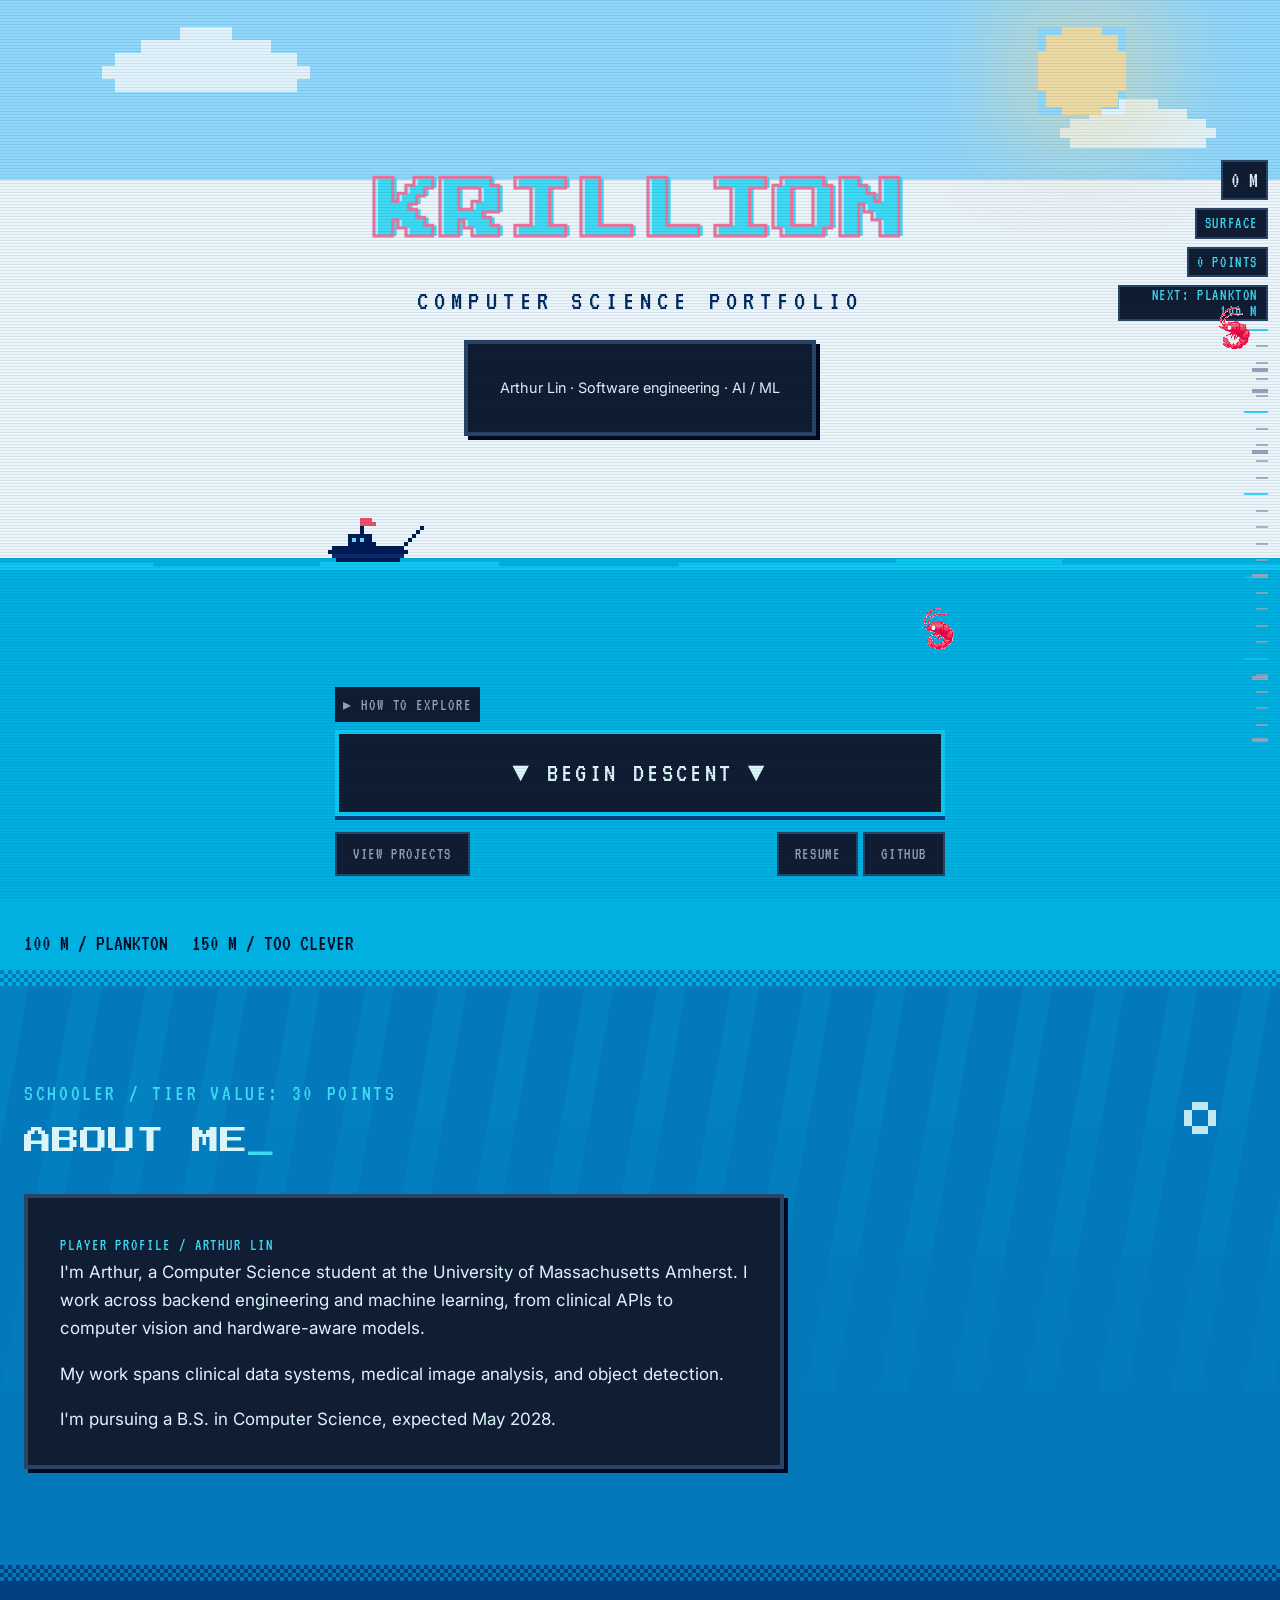
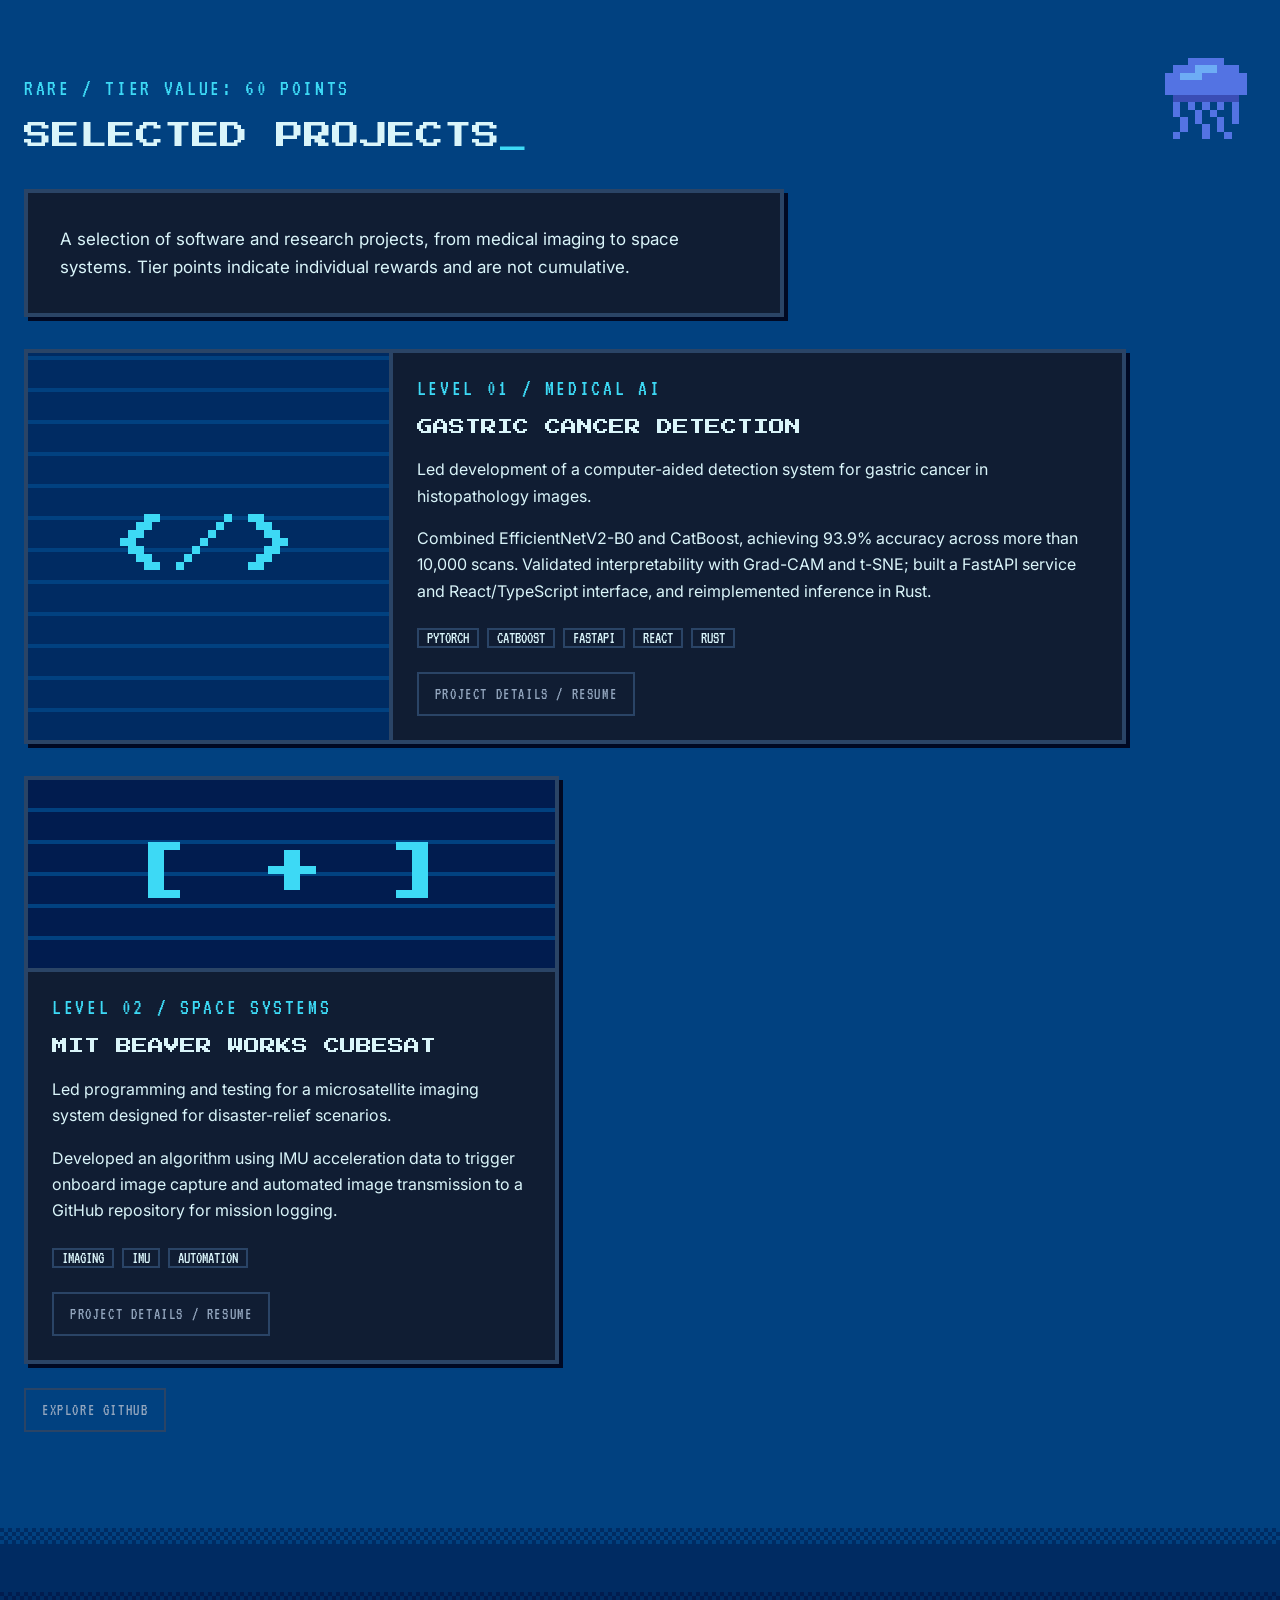
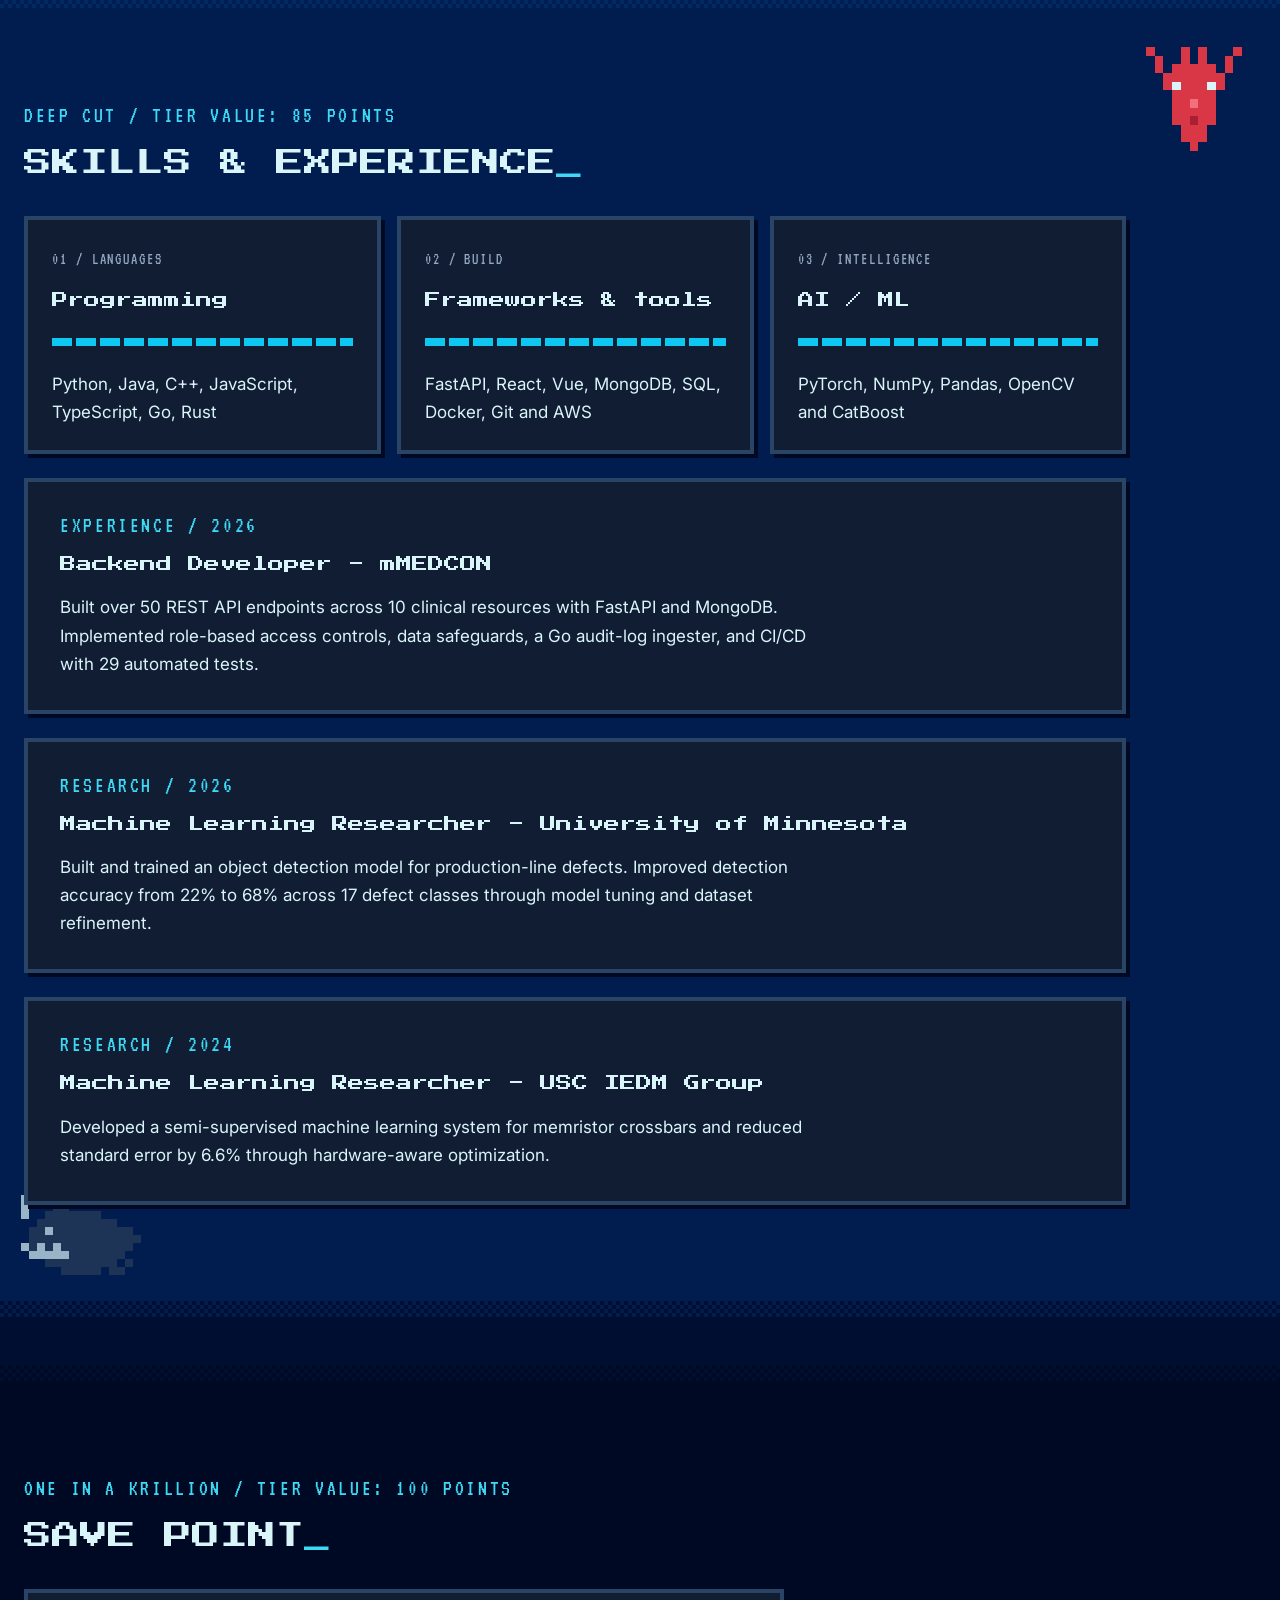
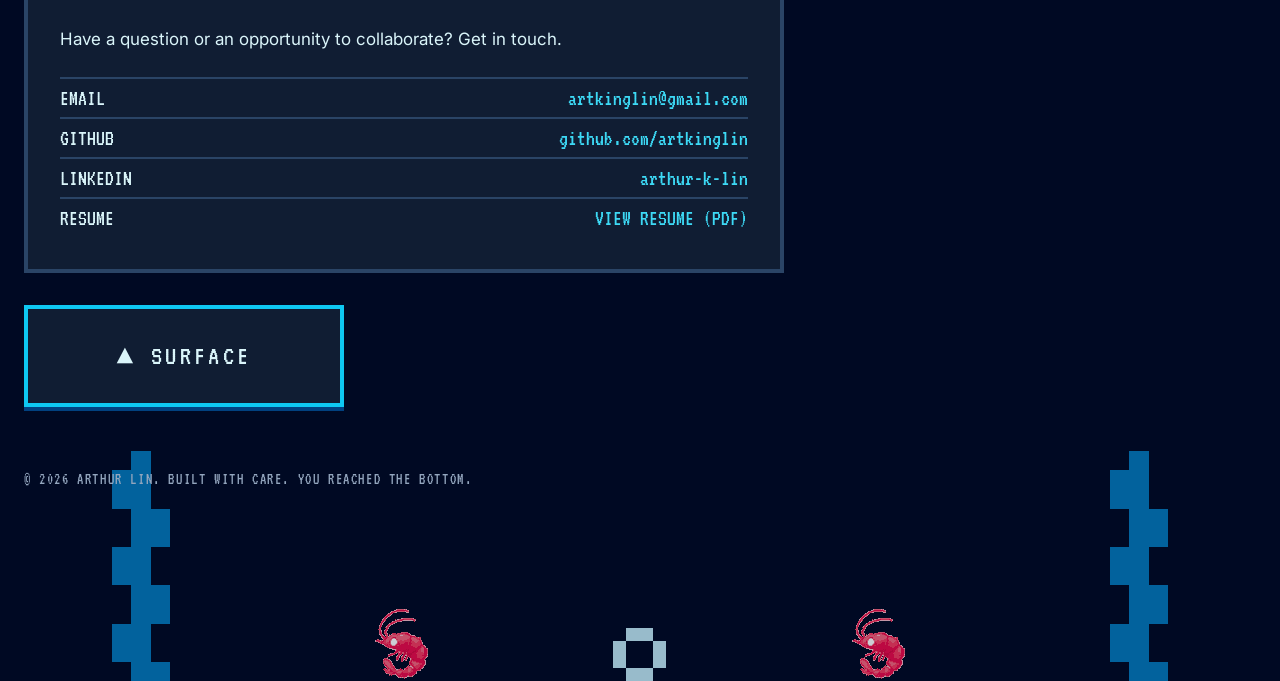
==== index.html @ d9f7e2e2 "Keep surface water light at the start" ====
<!doctype html>
<html lang="en">
<head>
  <meta charset="utf-8">
  <meta name="viewport" content="width=device-width, initial-scale=1">
  <meta name="description" content="Krillion: a computer science portfolio and underwater exploration.">
  <title>Krillion | Computer Science Portfolio</title>
  <link rel="icon" href="assets/krillion-mark.svg" type="image/svg+xml">
  <link rel="stylesheet" href="tokens.css">
  <link rel="stylesheet" href="styles.css">
</head>
<body class="scanlines" data-zone="surface">
  <a class="skip-link" href="#projects">Skip to projects</a>
  <header class="site-header" data-header>
    <nav class="nav" aria-label="Main navigation">
      <a class="nav-logo" href="#surface" aria-label="Krillion, return to surface"><img src="assets/krillion-mark.svg" alt=""></a>
      <button class="menu-toggle btn-small" type="button" aria-expanded="false" aria-controls="nav-links">Menu</button>
      <div class="nav-links" id="nav-links">
        <a href="#about">About</a><a href="#projects">Projects</a><a href="#skills">Skills</a><a href="#contact">Contact</a>
        
        <a href="Arthur_Lin_Resume-r.pdf" target="_blank" rel="noopener noreferrer">Resume</a><a href="https://github.com/artkinglin" target="_blank" rel="noopener noreferrer">GitHub</a><a href="https://www.linkedin.com/in/arthur-k-lin/" target="_blank" rel="noopener noreferrer">LinkedIn</a>
      </div>
    </nav>
  </header>
  <div class="depth-meter" data-depth-meter role="meter" aria-label="Depth" aria-valuemin="0" aria-valuemax="1000" aria-valuenow="0">
    <span class="depth-meter__readout" data-depth-readout>0 M</span>
    <span class="depth-meter__zone" data-depth-zone>SURFACE</span>
    <span class="depth-meter__zone" data-depth-points>0 POINTS</span>
    <span class="depth-meter__zone depth-next" data-depth-next>NEXT: PLANKTON 100 M</span>
    <div class="depth-meter__track"><img data-depth-marker class="depth-meter__marker" src="assets/krillion-mark.svg" alt=""></div>
  </div>
  <div class="tier-notice label-mono" data-tier-notice aria-live="polite"></div>
  <div class="ocean-life" aria-hidden="true">
    <div class="bubble-stream">
      <i></i><i></i><i></i><i></i><i></i><i></i><i></i><i></i><i></i><i></i><i></i><i></i>
    </div>
    <div class="fish-school">
      <svg viewBox="0 0 24 12" class="fish fish-one"><path d="M0 2h4v2h4V2h10v2h4v2h2v2h-2v2H8V8H4v2H0V8h2V4H0z"/></svg>
      <svg viewBox="0 0 24 12" class="fish fish-two"><path d="M0 2h4v2h4V2h10v2h4v2h2v2h-2v2H8V8H4v2H0V8h2V4H0z"/></svg>
      <svg viewBox="0 0 24 12" class="fish fish-three"><path d="M0 2h4v2h4V2h10v2h4v2h2v2h-2v2H8V8H4v2H0V8h2V4H0z"/></svg>
      <svg viewBox="0 0 24 12" class="fish fish-four"><path d="M0 2h4v2h4V2h10v2h4v2h2v2h-2v2H8V8H4v2H0V8h2V4H0z"/></svg>
      <svg viewBox="0 0 24 12" class="fish fish-five"><path d="M0 2h4v2h4V2h10v2h4v2h2v2h-2v2H8V8H4v2H0V8h2V4H0z"/></svg>
      <svg viewBox="0 0 24 12" class="fish fish-six"><path d="M0 2h4v2h4V2h10v2h4v2h2v2h-2v2H8V8H4v2H0V8h2V4H0z"/></svg>
      <svg viewBox="0 0 24 12" class="fish fish-seven"><path d="M0 2h4v2h4V2h10v2h4v2h2v2h-2v2H8V8H4v2H0V8h2V4H0z"/></svg>
    </div>
  </div>
  <main>
    <section class="hero zone--sky" id="surface" data-depth="0" aria-labelledby="hero-title">
      <div class="sky-art" aria-hidden="true"><img class="cloud cloud-one drift" src="assets/cloud.svg" alt=""><img class="cloud cloud-two drift" src="assets/cloud.svg" alt=""><img class="sun sun-glow" src="assets/sun.svg" alt=""></div>
      <div class="hero-title"><h1 id="hero-title" class="glitch--outline">KRILLION</h1><div class="subtitle">COMPUTER SCIENCE PORTFOLIO</div><div class="hero-tag pixel-box">Arthur Lin · Software engineering · AI / ML</div></div>
      <div class="hero-water" aria-hidden="true"><img class="boat bob" src="assets/boat.svg" alt=""><img class="hero-krill swim" src="assets/krillion-mark.svg" alt=""></div>
      <div class="hero-actions">
        <details class="explore"><summary>▸ HOW TO EXPLORE</summary><div class="pixel-box"><p>Scroll to dive. The deeper you go, the more you find.</p></div></details>
        <a class="btn-primary" href="#about">▼ BEGIN DESCENT ▼</a>
        <div class="hero-meta"><a class="btn-small" href="#projects">VIEW PROJECTS</a><div><a class="btn-small" href="Arthur_Lin_Resume-r.pdf" target="_blank" rel="noopener noreferrer">RESUME</a> <a class="btn-small" href="https://github.com/artkinglin" target="_blank" rel="noopener noreferrer">GITHUB</a></div></div>
      </div>
    </section>
    <div class="dither" style="--from:var(--water-1);--to:var(--water-1)" aria-hidden="true"></div>
    <div class="milestone-strip" aria-hidden="true"><span>100 M / PLANKTON</span><span>150 M / TOO CLEVER</span></div>
    <div class="dither" style="--from:var(--water-1);--to:var(--water-2)" aria-hidden="true"></div>
    <section class="zone zone--shallows" id="about" data-depth="300" aria-labelledby="about-title"><div class="rays" aria-hidden="true"></div><img class="decor bubbles rise" src="assets/bubble.svg" alt="" aria-hidden="true"><div class="inner"><span class="eyebrow">SCHOOLER / TIER VALUE: 30 POINTS</span><h2 id="about-title">ABOUT ME<span class="accent">_</span></h2><div class="pixel-box prose"><span class="label-mono">PLAYER PROFILE / ARTHUR LIN</span><p>I'm Arthur, a Computer Science student at the University of Massachusetts Amherst. I work across backend engineering and machine learning, from clinical APIs to computer vision and hardware-aware models.</p><p>My work spans clinical data systems, medical image analysis, and object detection.</p><p>I'm pursuing a B.S. in Computer Science, expected May 2028.</p></div></div></section>
    <div class="dither" style="--from:var(--water-2);--to:var(--water-3)" aria-hidden="true"></div>
    <section class="zone zone--twilight" id="projects" data-depth="600" aria-labelledby="projects-title"><img class="decor jelly bob" src="assets/jellyfish.svg" alt="" aria-hidden="true"><div class="inner"><span class="eyebrow">RARE / TIER VALUE: 60 POINTS</span><h2 id="projects-title">SELECTED PROJECTS<span class="accent">_</span></h2><div class="pixel-box intro-panel"><p>A selection of software and research projects, from medical imaging to space systems. Tier points indicate individual rewards and are not cumulative.</p></div>
      <div class="projects-grid">
        <article class="pixel-box project featured-project"><div class="project-art" aria-hidden="true"><span>&lt;/&gt;</span></div><div class="project-body"><span class="eyebrow">LEVEL 01 / MEDICAL AI</span><h3>GASTRIC CANCER DETECTION</h3><p>Led development of a computer-aided detection system for gastric cancer in histopathology images.</p><p>Combined EfficientNetV2-B0 and CatBoost, achieving 93.9% accuracy across more than 10,000 scans. Validated interpretability with Grad-CAM and t-SNE; built a FastAPI service and React/TypeScript interface, and reimplemented inference in Rust.</p><div class="tags"><span>PYTORCH</span><span>CATBOOST</span><span>FASTAPI</span><span>REACT</span><span>RUST</span></div><div class="project-links"><a class="btn-small" href="Arthur_Lin_Resume-r.pdf" target="_blank" rel="noopener noreferrer">PROJECT DETAILS / RESUME</a></div></div></article>
        <article class="pixel-box project"><div class="project-art art-two" aria-hidden="true"><span>[ + ]</span></div><div class="project-body"><span class="eyebrow">LEVEL 02 / SPACE SYSTEMS</span><h3>MIT BEAVER WORKS CUBESAT</h3><p>Led programming and testing for a microsatellite imaging system designed for disaster-relief scenarios.</p><p>Developed an algorithm using IMU acceleration data to trigger onboard image capture and automated image transmission to a GitHub repository for mission logging.</p><div class="tags"><span>IMAGING</span><span>IMU</span><span>AUTOMATION</span></div><div class="project-links"><a class="btn-small" href="Arthur_Lin_Resume-r.pdf" target="_blank" rel="noopener noreferrer">PROJECT DETAILS / RESUME</a></div></div></article>
      </div><div class="project-more"><a class="btn-small" href="https://github.com/artkinglin" target="_blank" rel="noopener noreferrer">EXPLORE GITHUB</a></div></div></section>
    <div class="transition-band" aria-hidden="true"><div class="dither" style="--from:var(--water-3);--to:var(--water-4)"></div><div class="dither" style="--from:var(--water-4);--to:var(--water-5)"></div></div>
    <section class="zone zone--midnight" id="skills" data-depth="850" aria-labelledby="skills-title"><img class="decor squid bob" src="assets/squid.svg" alt="" aria-hidden="true"><img class="decor angler swim" src="assets/anglerfish.svg" alt="" aria-hidden="true"><div class="inner"><span class="eyebrow">DEEP CUT / TIER VALUE: 85 POINTS</span><h2 id="skills-title">SKILLS &amp; EXPERIENCE<span class="accent">_</span></h2><div class="skill-grid"><div class="pixel-box skill-card"><span class="label-mono">01 / LANGUAGES</span><h3>Programming</h3><div class="segments" aria-hidden="true"></div><p>Python, Java, C++, JavaScript, TypeScript, Go, Rust</p></div><div class="pixel-box skill-card"><span class="label-mono">02 / BUILD</span><h3>Frameworks &amp; tools</h3><div class="segments" aria-hidden="true"></div><p>FastAPI, React, Vue, MongoDB, SQL, Docker, Git and AWS</p></div><div class="pixel-box skill-card"><span class="label-mono">03 / INTELLIGENCE</span><h3>AI / ML</h3><div class="segments" aria-hidden="true"></div><p>PyTorch, NumPy, Pandas, OpenCV and CatBoost</p></div></div><div class="pixel-box experience"><span class="eyebrow">EXPERIENCE / 2026</span><h3>Backend Developer - mMEDCON</h3><p>Built over 50 REST API endpoints across 10 clinical resources with FastAPI and MongoDB. Implemented role-based access controls, data safeguards, a Go audit-log ingester, and CI/CD with 29 automated tests.</p></div><div class="pixel-box experience"><span class="eyebrow">RESEARCH / 2026</span><h3>Machine Learning Researcher - University of Minnesota</h3><p>Built and trained an object detection model for production-line defects. Improved detection accuracy from 22% to 68% across 17 defect classes through model tuning and dataset refinement.</p></div><div class="pixel-box experience"><span class="eyebrow">RESEARCH / 2024</span><h3>Machine Learning Researcher - USC IEDM Group</h3><p>Developed a semi-supervised machine learning system for memristor crossbars and reduced standard error by 6.6% through hardware-aware optimization.</p></div></div></section>
    <div class="transition-band deep" aria-hidden="true"><div class="dither" style="--from:var(--water-5);--to:var(--water-6)"></div><div class="dither" style="--from:var(--water-6);--to:var(--water-7)"></div></div>
    <section class="zone zone--seabed" id="contact" data-depth="1000" aria-labelledby="contact-title"><div class="inner"><span class="eyebrow">ONE IN A KRILLION / TIER VALUE: 100 POINTS</span><h2 id="contact-title">SAVE POINT<span class="accent">_</span></h2><div class="pixel-box contact-panel"><p>Have a question or an opportunity to collaborate? Get in touch.</p><ul class="contact-list"><li>EMAIL <a href="mailto:artkinglin@gmail.com">artkinglin@gmail.com</a></li><li>GITHUB <a href="https://github.com/artkinglin" target="_blank" rel="noopener noreferrer">github.com/artkinglin</a></li><li>LINKEDIN <a href="https://www.linkedin.com/in/arthur-k-lin/" target="_blank" rel="noopener noreferrer">arthur-k-lin</a></li><li>RESUME <a href="Arthur_Lin_Resume-r.pdf" target="_blank" rel="noopener noreferrer">VIEW RESUME (PDF)</a></li></ul></div><a class="btn-primary surface-button" href="#surface">▲ SURFACE</a><footer><span>© 2026 ARTHUR LIN. BUILT WITH CARE. YOU REACHED THE BOTTOM.</span></footer></div><div class="seabed-art" aria-hidden="true"><img src="assets/kelp.svg" alt=""><img src="assets/krillion-mark.svg" alt=""><img src="assets/bubble.svg" alt=""><img src="assets/krillion-mark.svg" alt=""><img src="assets/kelp.svg" alt=""></div></section>
  </main>
  <script src="script.js"></script>
  <script src="depth.js"></script>
</body>
</html>
---- tokens.css ----
/* Krillion design tokens: retro pixel-art ocean dive.
   Colors sampled from reference-homepage.png and reference-tiers.png.
   Single source of truth. Never hardcode colors, fonts or spacing elsewhere. */
@import url("https://fonts.googleapis.com/css2?family=Inter:wght@400;500;600&family=Press+Start+2P&family=VT323&display=swap");

:root {
  /* Sky and sun */
  --sky-top: #90D7FC;
  --sky-horizon: #EAF4FB;
  --sun: #EBDAA4;
  --cloud: #F0FAFD;

  /* Water depth ramp (surface to seabed), sampled from the tiers art */
  --water-0: #0EC8F2;   /* waterline shimmer */
  --water-1: #00B0E1;   /* just under the surface */
  --water-2: #0379BC;
  --water-3: #014180;
  --water-4: #002B62;
  --water-5: #011C4F;
  --water-6: #000E31;
  --water-7: #000923;   /* seabed */

  /* UI colors */
  --panel: #101D33;        /* buttons, cards, meter boxes */
  --panel-deep: #060F1B;   /* hero bottom vignette, footer */
  --surf: #0EC8F2;         /* primary UI accent: borders, links, focus, CTA frame */
  --cyan-text: #3DD9F5;    /* subtitles and labels in cyan */
  --foam: #DAF5FA;         /* primary text */
  --brine: #93A6BE;        /* secondary text (grey-blue) */
  --border-dim: #2A4466;   /* quiet borders on small outlined buttons */

  /* Warm accents */
  --krill-red: #F42053;    /* the krill (matches the logo artwork), squid, flag: the "living" accent. Use sparingly. */
  --glitch-pink: #F0739D;  /* hero title stroke only */
  --glitch-cyan: #3DD9F5;  /* hero title offset only */

  /* Creature palette (for sprites and decoration only, never UI fills) */
  --jelly: #5373E3; --jelly-light: #6DACF5; --jelly-dark: #3A4DB5;
  --fish-cyan: #28DAFA; --angler: #2C3F5A;
  --coral-red: #D0365F; --coral-pink: #E0609A; --coral-purple: #8B4FC9; --coral-blue: #2E4FBF;

  /* Semantic */
  --bg: var(--water-7);
  --surface: var(--panel);
  --border: var(--surf);
  --text: var(--foam);
  --text-muted: var(--brine);
  --accent: var(--surf);
  --accent-warm: var(--krill-red);

  /* Typography */
  --font-display: "Press Start 2P", "Courier New", monospace;
  --font-ui: "VT323", "Courier New", monospace;
  --font-body: "Inter", system-ui, -apple-system, "Segoe UI", sans-serif;
  --text-xs: 1rem; --text-ui: 1.375rem; --text-base: 1.0625rem; --text-lg: 1.25rem;
  --text-h3: 1rem;
  --text-h2: clamp(1.1rem, 2.6vw, 1.75rem);
  --text-h1: clamp(1.75rem, 6vw, 4rem);

  /* Spacing: 8px grid; --px is one "game pixel" */
  --space-1: 8px; --space-2: 16px; --space-3: 24px; --space-4: 32px;
  --space-6: 48px; --space-8: 64px; --space-12: 96px;
  --px: 4px;

  /* Shape: square corners; hard offset shadows, never blur (exceptions: sun glow, krill glow, scanlines) */
  --radius: 0;
  --shadow-hard: 4px 4px 0 var(--water-7);
  --max-width: 1120px;
}

/* ---- Retro patterns ---- */
img, canvas, svg.pixel { image-rendering: pixelated; }

.glitch {                    /* solid glitch text */
  font-family: var(--font-display); color: #F3F0F9; text-transform: uppercase; line-height: 1.4;
  text-shadow: -2px 0 var(--glitch-pink), 2px 0 var(--glitch-cyan);
}
.glitch--outline {           /* HERO TITLE: hollow letters with pink stroke and cyan offset, as in the homepage reference */
  font-family: var(--font-display); text-transform: uppercase; line-height: 1.3;
  color: transparent; -webkit-text-stroke: 3px var(--glitch-pink);
  text-shadow: 4px 0 0 var(--glitch-cyan), -2px 0 0 rgba(61, 217, 245, .35);
}

.pixel-box { background: var(--panel); border: var(--px) solid var(--border-dim); border-radius: var(--radius); box-shadow: var(--shadow-hard); }
.pixel-box:hover { border-color: var(--surf); transform: translate(-2px, -2px); }

.btn-primary {               /* BEGIN DESCENT style: dark fill, 4px cyan frame, arrows either side */
  display: inline-flex; align-items: center; justify-content: center; gap: var(--space-2);
  font-family: var(--font-ui); font-size: 1.75rem; letter-spacing: .12em; text-transform: uppercase; color: var(--foam);
  background: var(--panel); border: var(--px) solid var(--surf); border-radius: var(--radius);
  box-shadow: 0 var(--px) 0 var(--water-3); padding: var(--space-3) var(--space-6); cursor: pointer; width: min(100%, 610px);
}
.btn-primary:hover { background: #16294a; transform: translateY(-2px); }
.btn-primary:active { transform: translateY(var(--px)); box-shadow: none; }
.btn-small {                 /* THEMED PACKS style: small outlined chips */
  font-family: var(--font-ui); font-size: var(--text-xs); letter-spacing: .1em; text-transform: uppercase; color: var(--brine);
  background: transparent; border: 2px solid var(--border-dim); border-radius: var(--radius); padding: 6px 16px; cursor: pointer;
}
.btn-small:hover { color: var(--foam); border-color: var(--surf); }
.label-mono { font-family: var(--font-ui); font-size: var(--text-xs); letter-spacing: .12em; text-transform: uppercase; color: var(--brine); }
.subtitle { font-family: var(--font-ui); font-size: 1.75rem; letter-spacing: .4em; text-transform: uppercase; color: var(--cyan-text); }

:focus-visible { outline: var(--px) solid var(--surf); outline-offset: var(--px); }

/* ---- Atmosphere ---- */
.scanlines::after {          /* subtle CRT lines over the whole page; opacity <= .08 */
  content: ""; position: fixed; inset: 0; pointer-events: none; z-index: 60;
  background: repeating-linear-gradient(to bottom, rgba(0,0,0,.07) 0 1px, transparent 1px 3px);
}
.sun-glow { box-shadow: 0 0 80px 40px rgba(235, 218, 164, .45); }          /* the only soft glow on the page besides creatures */
.glow-red  { filter: drop-shadow(0 0 6px rgba(244, 32, 83, .8)); }          /* krill/squid glow */
.glow-cyan { filter: drop-shadow(0 0 6px rgba(61, 217, 245, .7)); }         /* jellyfish, angler lure */
.rays {                      /* light rays in the shallows: stepped diagonal bars that fade out. Put as first child of the zone, aria-hidden. */
  position: absolute; inset: 0 0 auto 0; height: 60vh; pointer-events: none; opacity: .10;
  background: repeating-linear-gradient(100deg, var(--water-0) 0 28px, transparent 28px 72px);
  -webkit-mask-image: linear-gradient(to bottom, #000 0 25%, rgba(0,0,0,.6) 25% 50%, rgba(0,0,0,.3) 50% 75%, transparent 75%);
          mask-image: linear-gradient(to bottom, #000 0 25%, rgba(0,0,0,.6) 25% 50%, rgba(0,0,0,.3) 50% 75%, transparent 75%);
}

/* ---- One-page descent ---- */
html { scroll-behavior: smooth; }
.zone { position: relative; padding: var(--space-12) var(--space-3); overflow: hidden; }
.zone > .inner { position: relative; max-width: var(--max-width); margin: 0 auto; }
.zone--sky      { background: linear-gradient(to bottom, var(--sky-top) 0 20%, var(--sky-horizon) 20% 100%); } /* hero sky (banded in 2 steps; add pixel clouds on top) */
.zone--surface  { background: var(--water-1); }
.zone--shallows { background: var(--water-2); }
.zone--twilight { background: var(--water-3); }
.zone--midnight { background: var(--water-5); }
.zone--seabed   { background: var(--water-7); }
/* RULE: all paragraphs and long text sit inside .pixel-box panels, so contrast never depends on the water color. */

.hero { position: relative; min-height: 100svh; display: grid; grid-template-rows: 1fr auto; overflow: hidden; }
.hero::after {               /* bottom vignette: water fades to near-black behind the CTA, in 4 stepped bands */
  content: ""; position: absolute; inset: 55% 0 0 0; pointer-events: none;
  background: linear-gradient(to bottom, transparent 0 25%, rgba(6,15,27,.35) 25% 50%, rgba(6,15,27,.7) 50% 75%, var(--panel-deep) 75%);
}
.hero > * { position: relative; z-index: 1; }

.dither {                    /* checkerboard dither between zones: set --from (above) and --to (below) */
  height: 16px;
  background: conic-gradient(var(--from) 25%, var(--to) 0 50%, var(--from) 0 75%, var(--to) 0) 0 0 / 8px 8px;
}

/* ---- Depth meter: fixed on the RIGHT edge, a ruler with a krill marker ---- */
.depth-meter {
  position: fixed; right: 12px; top: 50%; transform: translateY(-50%);
  height: min(72vh, 580px); z-index: 50;
  display: flex; flex-direction: column; align-items: flex-end; gap: var(--space-1);
  font-family: var(--font-ui); font-size: var(--text-ui); color: var(--foam);
}
.depth-meter__readout, .depth-meter__zone { background: var(--panel); border: 2px solid var(--border-dim); padding: 0 var(--space-1); white-space: nowrap; }
.depth-meter__zone { font-size: var(--text-xs); letter-spacing: .1em; color: var(--cyan-text); }
.depth-meter__track { position: relative; flex: 1; width: 28px; }
.depth-meter__track::before {  /* ruler ticks: short every 4%, long every 20% */
  content: ""; position: absolute; inset: 0;
  background:
    repeating-linear-gradient(to bottom, var(--surf) 0 2px, transparent 2px 20%) right / 24px 100% no-repeat,
    repeating-linear-gradient(to bottom, var(--brine) 0 2px, transparent 2px 4%) right / 12px 100% no-repeat;
  opacity: .8;
}
.depth-meter__marker { position: absolute; right: 18px; top: 0; width: 32px; height: auto; transform: translateY(-50%); image-rendering: pixelated; }
@media (max-width: 640px) {
  .depth-meter { right: 4px; height: 50vh; }
  .depth-meter__zone { display: none; }
  .depth-meter__track { width: 20px; }
  .depth-meter__marker { width: 24px; }
}

/* ---- Motion: stepped only ---- */
@keyframes bob { 50% { transform: translateY(-4px); } }
@keyframes rise { from { transform: translateY(0); opacity: 1; } to { transform: translateY(-48px); opacity: 0; } }
@keyframes blink { 50% { opacity: 0; } }
@keyframes drift { to { transform: translateX(40px); } }
@keyframes swim { to { transform: translateX(-120px); } }
.bob { animation: bob 1.2s steps(2) infinite; }
.rise { animation: rise 3s steps(12) infinite; }
.blink { animation: blink 1s steps(1) infinite; }
.drift { animation: drift 12s steps(24) infinite alternate; }
.swim { animation: swim 20s steps(40) infinite alternate; }
@media (prefers-reduced-motion: reduce) {
  *, *::before, *::after { animation: none !important; transition: none !important; }
  html { scroll-behavior: auto; }
}
---- styles.css ----
* { box-sizing: border-box; }
body { margin: 0; background: var(--water-7); color: var(--foam); font-family: var(--font-body); font-size: var(--text-base); line-height: 1.65; }
a { color: inherit; text-decoration: none; }
a:hover { color: var(--cyan-text); }
button { font: inherit; }
h1,h2,h3,p { margin-top: 0; }
h2 { font: var(--text-h2)/1.5 var(--font-display); margin-bottom: var(--space-4); }
h3 { font: var(--text-h3)/1.6 var(--font-display); }
p { max-width: 70ch; }
section { scroll-margin-top: var(--space-12); }
.skip-link { position: fixed; left: var(--space-2); top: -100px; z-index: 100; padding: var(--space-2); background: var(--panel); }
.skip-link:focus { top: var(--space-2); }
.site-header { position: fixed; inset: 0 0 auto; z-index: 55; background: var(--panel-deep); border-bottom: var(--px) solid var(--border-dim); transform: translateY(-110%); transition: transform .2s steps(3); }
.site-header.is-visible, .site-header:focus-within { transform: translateY(0); }
.nav { max-width: var(--max-width); margin: auto; padding: var(--space-1) var(--space-3); display: flex; align-items: center; justify-content: space-between; gap: var(--space-2); }
.nav-logo img { width: 32px; display: block; }
.nav-links { display: flex; align-items: center; gap: var(--space-3); font: var(--text-ui) var(--font-ui); text-transform: uppercase; }
.nav-links a { padding: var(--space-1) 0; }
.menu-toggle { display: none; min-height: 44px; }
.hero { min-height: max(720px, 100svh); text-align: center; background: linear-gradient(to bottom, var(--sky-top) 0 20%, var(--sky-horizon) 20% 62%, var(--water-1) 62% 100%); display: block; }
.hero::after { display: none; }
.sky-art { position: absolute; inset: 0; pointer-events: none; }
.cloud { position: absolute; width: 208px; opacity: .85; }
.cloud-one { top: 3%; left: 8%; }.cloud-two { top: 11%; right: 5%; width: 156px; }
.sun { position: absolute; width: 88px; top: 3%; right: 12%; }
.hero-title { position: absolute; z-index: 2; top: 19%; left: 0; right: 0; padding: 0 var(--space-8); }
.hero-title h1 { font-size: clamp(1.7rem, 6vw, 4rem); letter-spacing: .04em; margin-bottom: var(--space-3); }
.hero-title .subtitle { color: var(--water-4); font-size: clamp(1.2rem, 2.5vw, 1.75rem); letter-spacing: .22em; }
.hero-tag { display: inline-block; margin-top: var(--space-2); padding: var(--space-1) var(--space-2); color: var(--foam); font-size: .9rem; }
.hero-water { position: absolute; inset: 62% 0 auto; height: 12px; background: var(--water-3); clip-path: polygon(0 40%, 12% 40%, 12% 70%, 25% 70%, 25% 30%, 39% 30%, 39% 70%, 53% 70%, 53% 40%, 70% 40%, 70% 10%, 83% 10%, 83% 50%, 100% 50%, 100% 100%, 0 100%); overflow: visible; }
.hero-water .boat { position: fixed; }
.boat { position: absolute !important; width: 104px; left: 25%; bottom: 8px; }
.hero-krill { position: absolute; width: 32px; top: 50px; left: 72%; }
.hero-actions { position: absolute; z-index: 3; bottom: var(--space-3); left: 50%; transform: translateX(-50%); width: min(610px, calc(100% - 96px)); text-align: left; }
.explore summary { cursor: pointer; color: var(--brine); font: var(--text-xs) var(--font-ui); letter-spacing: .12em; margin-bottom: var(--space-1); }
.explore .pixel-box { padding: var(--space-1) var(--space-2); margin-bottom: var(--space-1); }.explore p { margin: 0; }
.hero-actions .btn-primary { padding: var(--space-2); }
.hero-meta { display: flex; justify-content: space-between; align-items: center; margin-top: var(--space-2); gap: var(--space-1); }
.btn-small { display: inline-block; min-height: 44px; line-height: 28px; }
.zone { padding-right: max(var(--space-12), 12vw); }
.zone > .inner { z-index: 2; }
.eyebrow { display: block; margin-bottom: var(--space-2); font: var(--text-ui) var(--font-ui); color: var(--cyan-text); letter-spacing: .12em; }
.accent { color: var(--cyan-text); }
.pixel-box { padding: var(--space-4); }
.pixel-box p:last-child { margin-bottom: 0; }
.waypoint { padding-top: var(--space-6); padding-bottom: var(--space-6); }.waypoint h2 { margin-bottom: var(--space-2); }.compact { max-width: 680px; }
.introduction { background: var(--water-2); }
.prose { max-width: 760px; }.prose .label-mono { color: var(--cyan-text); }
.intro-panel { max-width: 760px; margin-bottom: var(--space-4); }
.projects-grid { display: grid; grid-template-columns: repeat(2, minmax(0,1fr)); gap: var(--space-4); }
.project { padding: 0; display: flex; flex-direction: column; }.project-art { min-height: 192px; display: grid; place-items: center; background: var(--water-4); border-bottom: var(--px) solid var(--border-dim); color: var(--cyan-text); font: var(--text-h1) var(--font-display); background-image: repeating-linear-gradient(0deg, transparent 0 28px, var(--water-3) 28px 32px); }.art-two { background-color: var(--water-5); }
.project-body { padding: var(--space-3); }.project-body p { font-size: 1rem; }.project-body strong { color: var(--cyan-text); }.tags,.project-links { display: flex; flex-wrap: wrap; gap: var(--space-1); margin-top: var(--space-3); }.tags span { border: 2px solid var(--border-dim); padding: 0 var(--space-1); color: var(--foam); font: var(--text-xs) var(--font-ui); }.unavailable { color: var(--brine); }
.transition-band { background: var(--water-4); padding-bottom: var(--space-6); }.transition-band .dither:last-child { transform: translateY(var(--space-6)); }.deep { background: var(--water-6); }
.skill-grid { display: grid; grid-template-columns: repeat(3, 1fr); gap: var(--space-2); }.skill-card { padding: var(--space-3); }.skill-card h3 { margin-top: var(--space-2); }.segments { height: var(--space-1); background: repeating-linear-gradient(to right,var(--surf) 0 20px,transparent 20px 24px); margin: var(--space-3) 0; }.experience { margin-top: var(--space-3); }
.contact-panel { max-width: 760px; }.contact-list { list-style: none; padding: 0; margin: var(--space-3) 0 0; font: var(--text-ui) var(--font-ui); }.contact-list li { border-top: 2px solid var(--border-dim); padding: var(--space-1) 0; display: flex; justify-content: space-between; gap: var(--space-2); }.contact-list span { color: var(--brine); }.surface-button { margin-top: var(--space-4); max-width: 320px; }
.zone--seabed { min-height: 100svh; padding-bottom: 180px; }footer { margin-top: var(--space-8); color: var(--brine); font: var(--text-xs) var(--font-ui); letter-spacing: .1em; }.seabed-art { position: absolute; bottom: 0; left: 0; right: 0; display: flex; align-items: end; justify-content: space-around; opacity: .8; pointer-events: none; }.seabed-art img { width: 53px; }.seabed-art img:first-child,.seabed-art img:last-child { width: 96px; }
.decor { position: absolute; pointer-events: none; z-index: 1; }.bubbles { width: 32px; right: 5%; top: 20%; }.jelly { width: 96px; right: 2%; top: 5%; }.squid { width: 96px; right: 3%; top: 3%; }.angler { width: 128px; left: 1%; bottom: 2%; opacity: .7; }
.depth-next { max-width: 150px; white-space: normal; text-align: right; line-height: 1; }.tier-notice { position: fixed; right: var(--space-12); top: var(--space-12); z-index: 56; background: var(--panel); color: var(--foam); padding: var(--space-1) var(--space-2); border: 2px solid var(--surf); opacity: 0; pointer-events: none; }.tier-notice.show { animation: notice 2s steps(4) both; }@keyframes notice { 0%,100% { opacity: 0; } 15%,80% { opacity: 1; } }
@media (max-width: 960px) { .nav-links { gap: var(--space-2); }.skill-grid { grid-template-columns: 1fr; } }
@media (max-width: 640px) { .zone { padding: var(--space-6) 64px var(--space-6) var(--space-2); }.menu-toggle { display: block; }.nav-links { display: none; position: absolute; top: 100%; left: 0; right: 0; background: var(--panel-deep); padding: var(--space-2); flex-direction: column; align-items: stretch; gap: 0; border-bottom: var(--px) solid var(--border-dim); }.nav-links.open { display: flex; }.nav-links a { padding: var(--space-1); min-height: 44px; }.projects-grid { grid-template-columns: 1fr; }.hero-title { padding: 0 var(--space-6); top: 20%; }.hero-title h1 { -webkit-text-stroke-width: 1px; }.hero-title .subtitle { letter-spacing: .08em; }.cloud { width: 104px; }.sun { width: 44px; }.hero-actions { width: calc(100% - 80px); }.hero-meta { flex-wrap: wrap; }.pixel-box { padding: var(--space-2); }.project { padding: 0; }.project-body { padding: var(--space-2); }.depth-meter__marker { width: 32px; }.decor { opacity: .5; }.zone--seabed { padding-bottom: 160px; }.contact-list li { flex-direction: column; gap: 0; } }
.hero-water { clip-path: none; background: transparent; }
.hero-water::before { content: ""; position: absolute; inset: 0; background: var(--water-0); clip-path: polygon(0 40%, 12% 40%, 12% 70%, 25% 70%, 25% 30%, 39% 30%, 39% 70%, 53% 70%, 53% 40%, 70% 40%, 70% 10%, 83% 10%, 83% 50%, 100% 50%, 100% 100%, 0 100%); }
/* Fixed milestone marks remain visible ahead of the moving krill. */
.depth-milestone { position: absolute; right: 0; width: var(--space-2); height: var(--px); background: var(--brine); transform: translateY(-50%); }
.depth-milestone.is-active { width: var(--space-3); height: var(--space-1); background: var(--cyan-text); box-shadow: var(--shadow-hard); }
.depth-meter__marker { z-index: 1; }
/* A quiet, non-interactive layer of ocean life stays behind the content. */
.ocean-life { position: fixed; inset: 0; z-index: 1; overflow: hidden; pointer-events: none; }
.bubble-stream, .fish-school { position: absolute; inset: 0; }
.bubble-stream i { position: absolute; bottom: calc(-1 * var(--space-1)); width: var(--space-1); height: var(--space-1); border: 2px solid var(--cyan-text); opacity: .48; animation: bubble-up 12s steps(80) infinite; }
.bubble-stream i:nth-child(1) { left: 3%; animation-delay: -1s; }
.bubble-stream i:nth-child(2) { left: 12%; animation-delay: -8s; }
.bubble-stream i:nth-child(3) { left: 21%; animation-delay: -4s; }
.bubble-stream i:nth-child(4) { left: 29%; animation-delay: -10s; }
.bubble-stream i:nth-child(5) { left: 38%; animation-delay: -6s; }
.bubble-stream i:nth-child(6) { left: 46%; animation-delay: -2s; }
.bubble-stream i:nth-child(7) { left: 55%; animation-delay: -9s; }
.bubble-stream i:nth-child(8) { left: 63%; animation-delay: -5s; }
.bubble-stream i:nth-child(9) { left: 71%; animation-delay: -11s; }
.bubble-stream i:nth-child(10) { left: 79%; animation-delay: -3s; }
.bubble-stream i:nth-child(11) { left: 87%; animation-delay: -7s; }
.bubble-stream i:nth-child(12) { left: 95%; animation-delay: -1.5s; }
@keyframes bubble-up { from { transform: translateY(0); } to { transform: translateY(calc(-100vh - var(--space-2))); } }
.fish { position: absolute; left: -32px; width: 24px; height: 12px; fill: var(--angler); opacity: .85; shape-rendering: crispEdges; animation: fish-cross 28s steps(160) infinite; }
.fish rect { fill: var(--water-7); }
.fish-one { top: 18%; animation-delay: -3s; }.fish-two { top: 23%; animation-delay: -5s; }.fish-three { top: 28%; animation-delay: -7s; }.fish-four { top: 34%; animation-delay: -4s; }.fish-five { top: 39%; animation-delay: -6s; }.fish-six { top: 45%; animation-delay: -8s; }.fish-seven { top: 50%; animation-delay: -5.5s; }
@keyframes fish-cross { to { transform: translateX(calc(100vw + 64px)); } }
@media (prefers-reduced-motion: reduce) { .ocean-life { display: none; } }

/* Portfolio and descent refinements */
.milestone-strip { display: flex; flex-wrap: wrap; gap: var(--space-3); padding: var(--space-2) var(--space-3); background: var(--water-1); color: var(--water-7); font: var(--text-ui) var(--font-ui); }
.featured-project { grid-column: 1 / -1; display: grid; grid-template-columns: minmax(200px, 1fr) 2fr; }
.featured-project .project-art { border-bottom: 0; border-right: var(--px) solid var(--border-dim); }
.project-more { margin-top: var(--space-3); }
.contact-list a { color: var(--cyan-text); overflow-wrap: anywhere; }
.tier-explanation { position: fixed; right: var(--space-2); bottom: var(--space-1); z-index: 50; background: var(--panel); padding: 0 var(--space-1); color: var(--foam); }
.ocean-life { clip-path: inset(var(--water-screen-top, 62vh) 0 0 0); }
.fish { fill: color-mix(in srgb, var(--angler), black var(--fish-darkness, 0%)); opacity: .9; }
@media (max-width: 640px) { .featured-project { display: flex; }.featured-project .project-art { border-right: 0; border-bottom: var(--px) solid var(--border-dim); }.tier-explanation { display: none; } }

.hero-actions .btn-small, .explore summary { background: var(--panel); }
.explore summary { display: inline-block; padding: var(--space-1); }
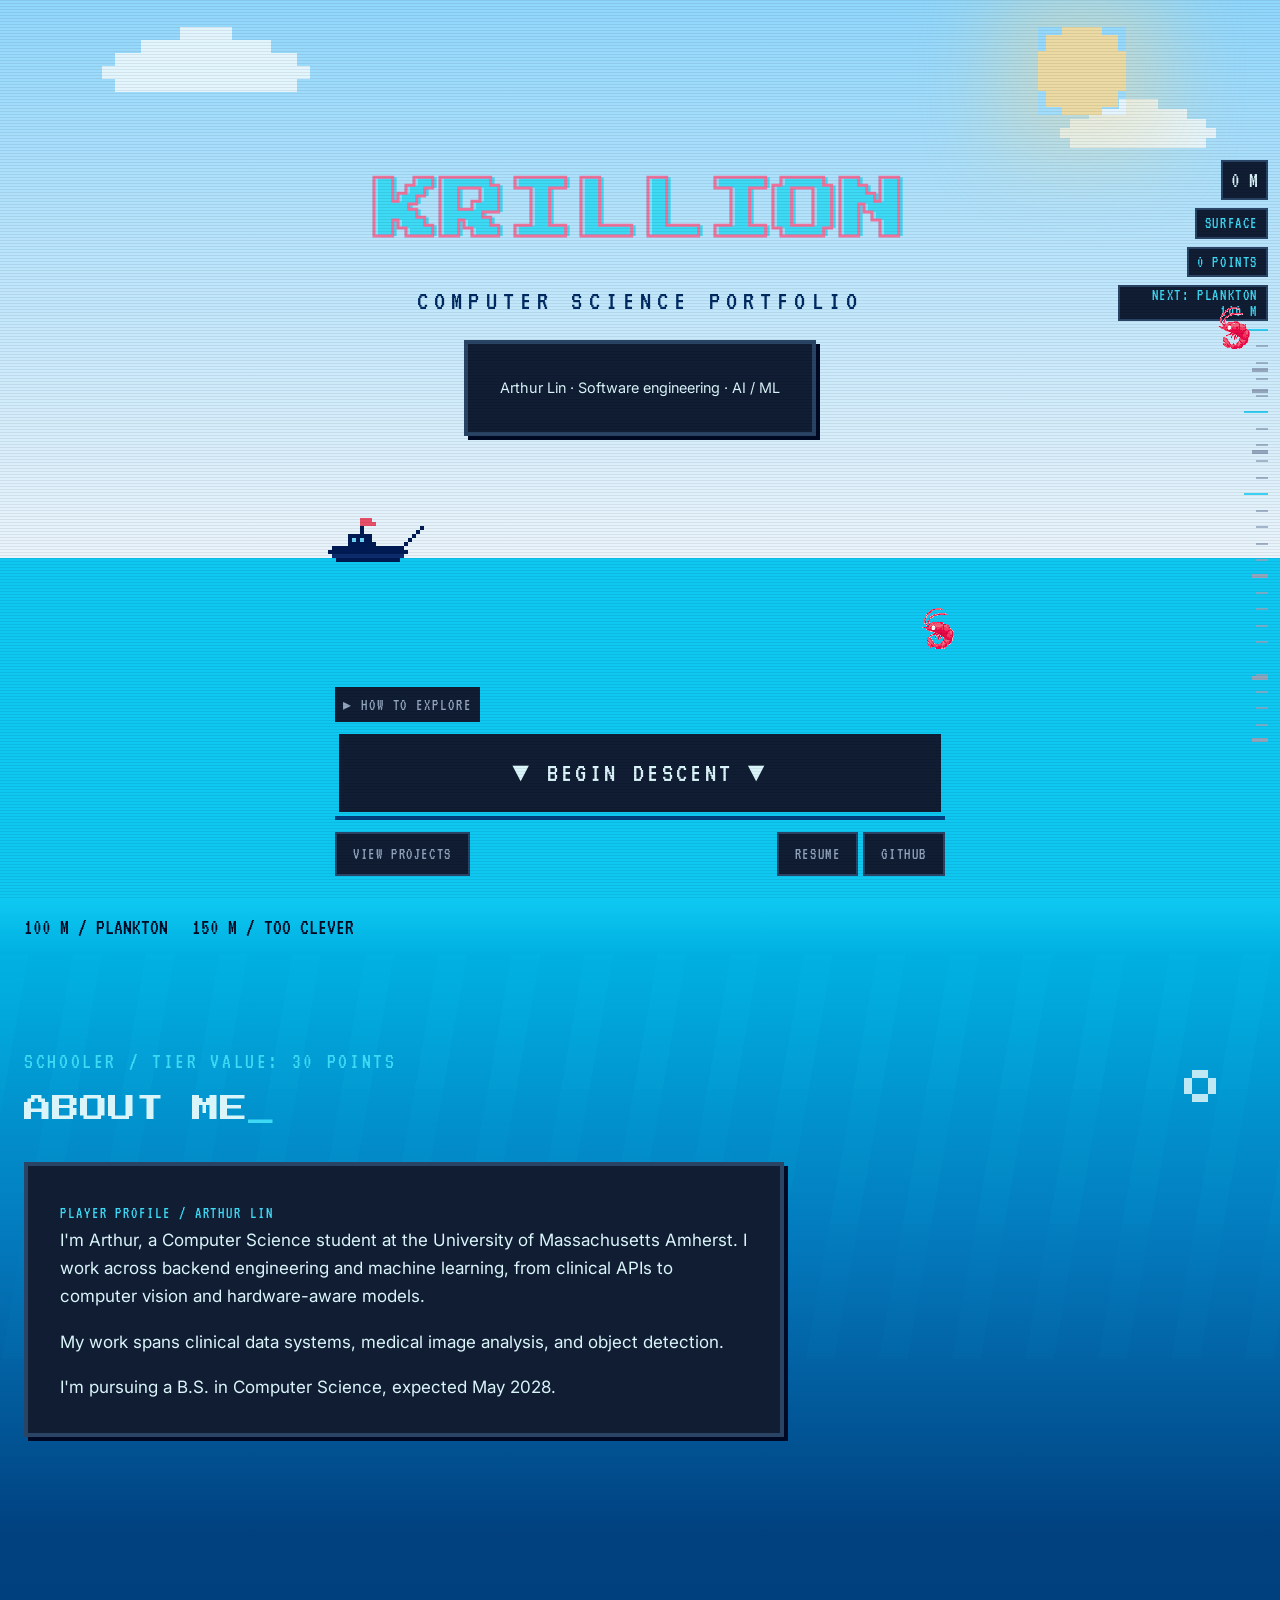
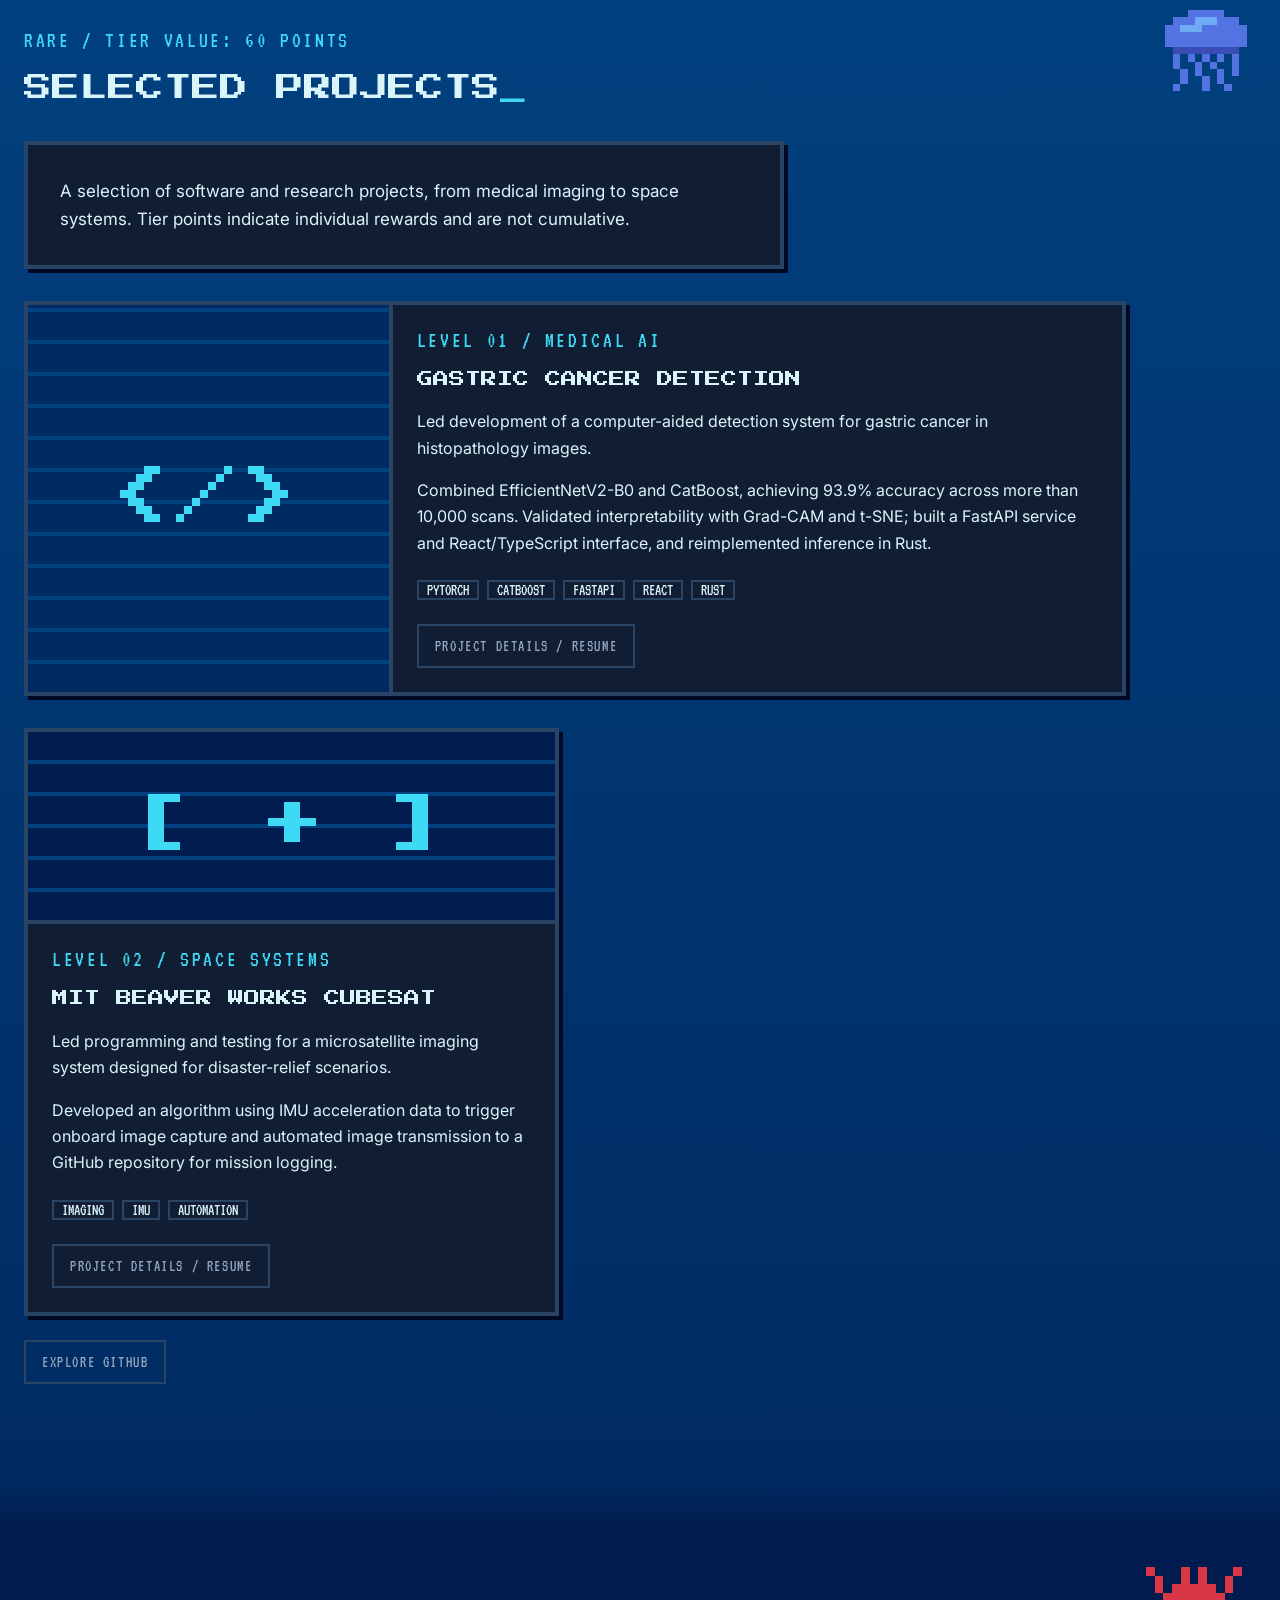
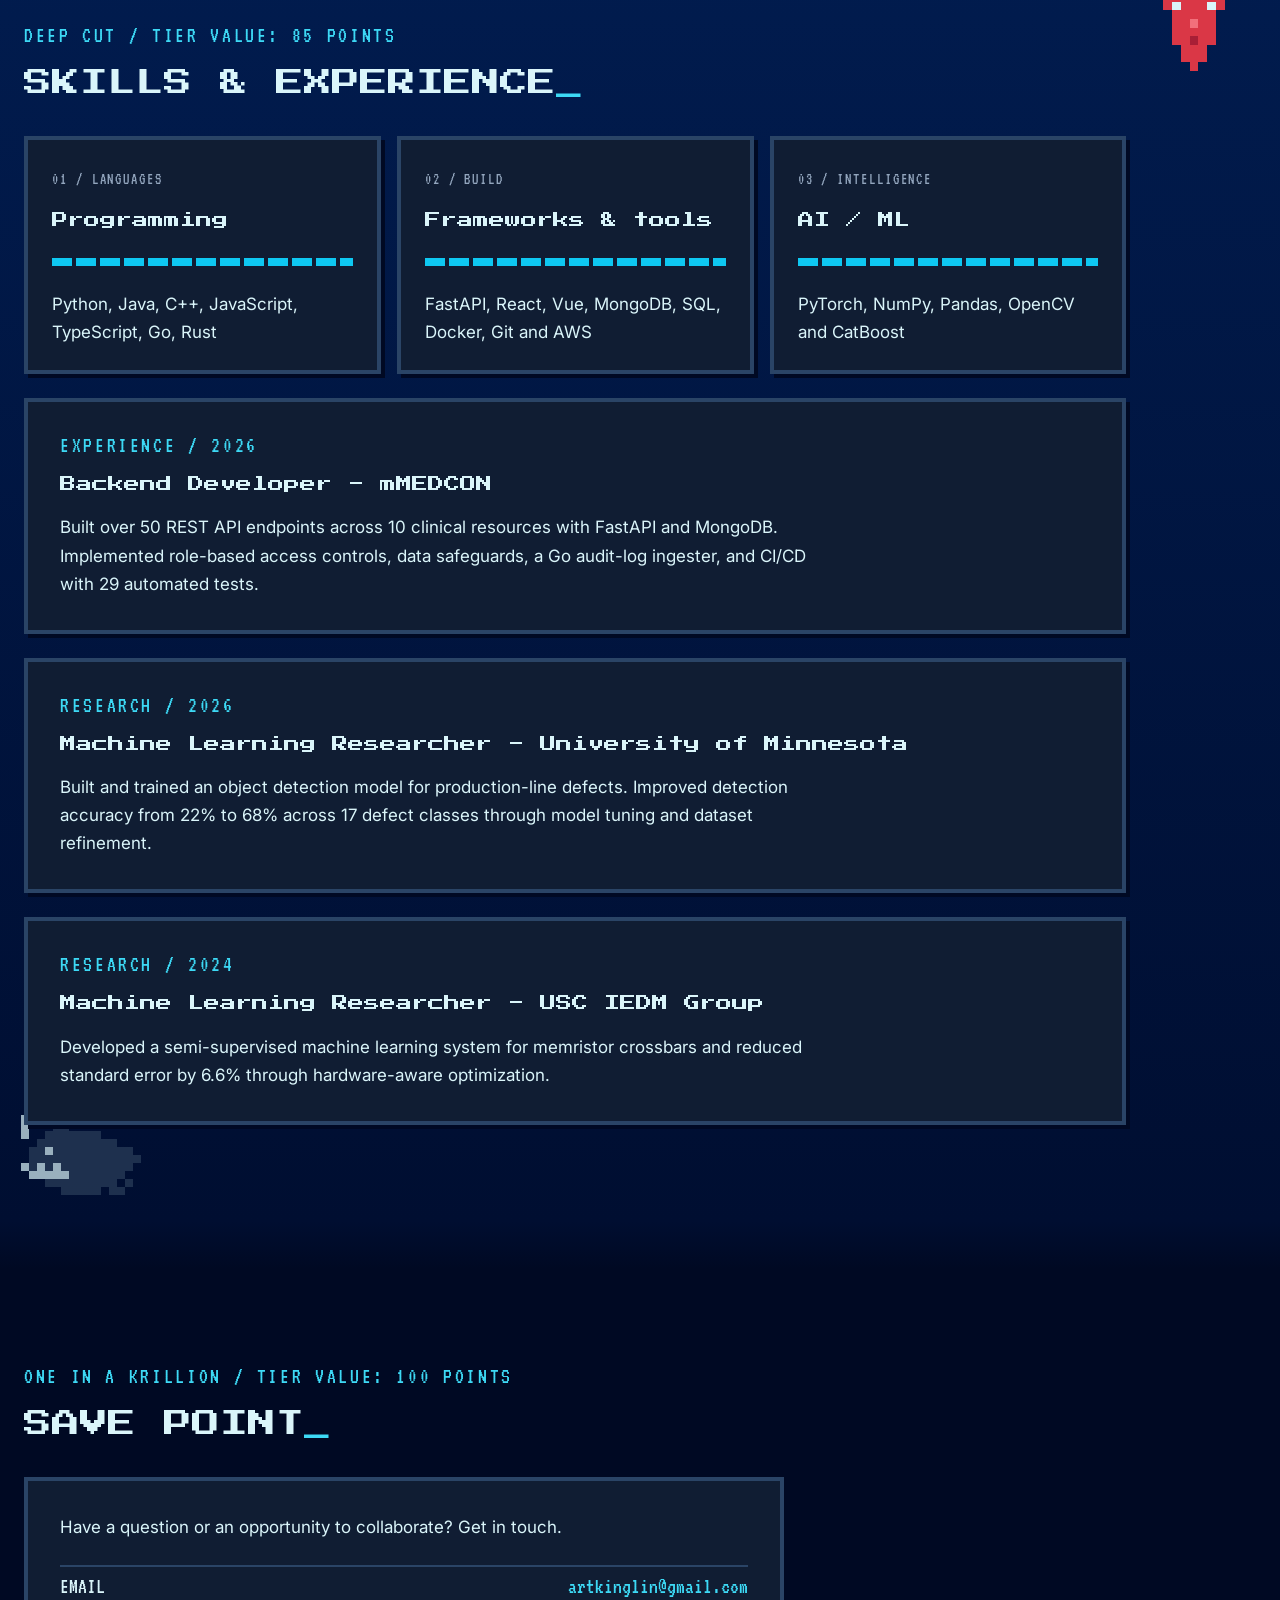
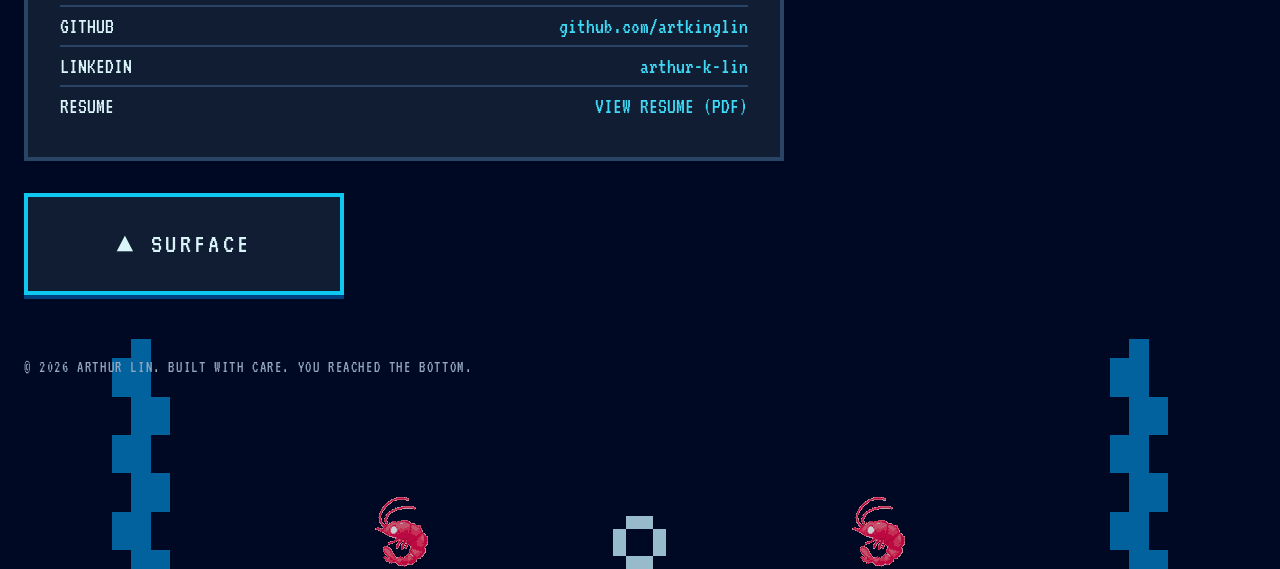
==== commit 302110ef: "Keep opening screen at the ocean surface" ====
--- a/index.html
+++ b/index.html
@@ -7,7 +7,7 @@
   <title>Krillion | Computer Science Portfolio</title>
   <link rel="icon" href="assets/krillion-mark.svg" type="image/svg+xml">
   <link rel="stylesheet" href="tokens.css">
-  <link rel="stylesheet" href="styles.css">
+  <link rel="stylesheet" href="styles.css?v=surface-2">
 </head>
 <body class="scanlines" data-zone="surface">
   <a class="skip-link" href="#projects">Skip to projects</a>
--- a/styles.css
+++ b/styles.css
@@ -100,3 +100,13 @@
 
 .hero-actions .btn-small, .explore summary { background: var(--panel); }
 .explore summary { display: inline-block; padding: var(--space-1); }
+/* Continuous descent: each zone begins where the previous one ends. */
+.hero.zone--sky { background: linear-gradient(to bottom, var(--sky-top) 0%, var(--sky-horizon) 62%, var(--water-0) 62%, var(--water-0) 100%); }
+.milestone-strip { background: linear-gradient(to bottom, var(--water-0), var(--water-1)); }
+main > .dither, .transition-band .dither { display: none; }
+.zone--shallows { background: linear-gradient(to bottom, var(--water-1), var(--water-2), var(--water-3)); }
+.zone--twilight { background: linear-gradient(to bottom, var(--water-3), var(--water-4)); }
+.transition-band { height: var(--space-6); padding: 0; background: linear-gradient(to bottom, var(--water-4), var(--water-5)); }
+.zone--midnight { background: linear-gradient(to bottom, var(--water-5), var(--water-6)); }
+.transition-band.deep { background: linear-gradient(to bottom, var(--water-6), var(--water-7)); }
+.zone--seabed { background: var(--water-7); }
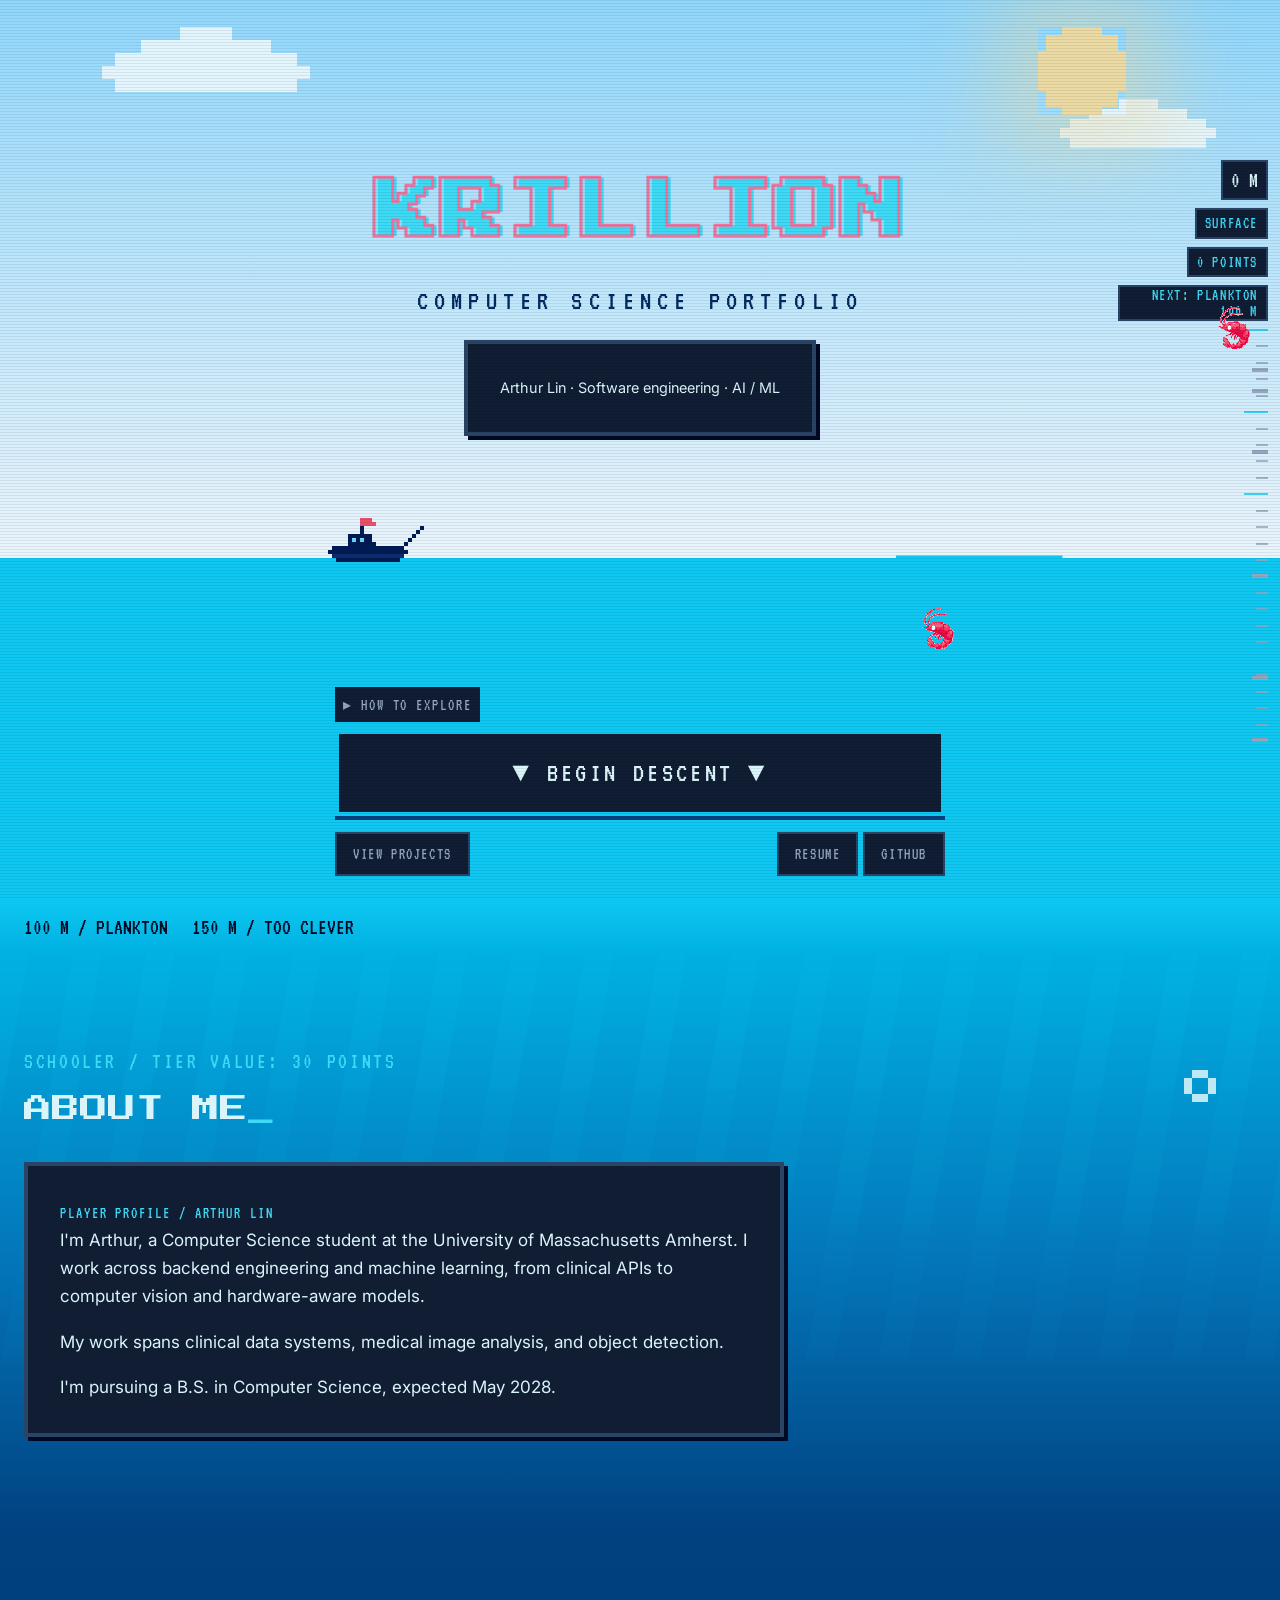
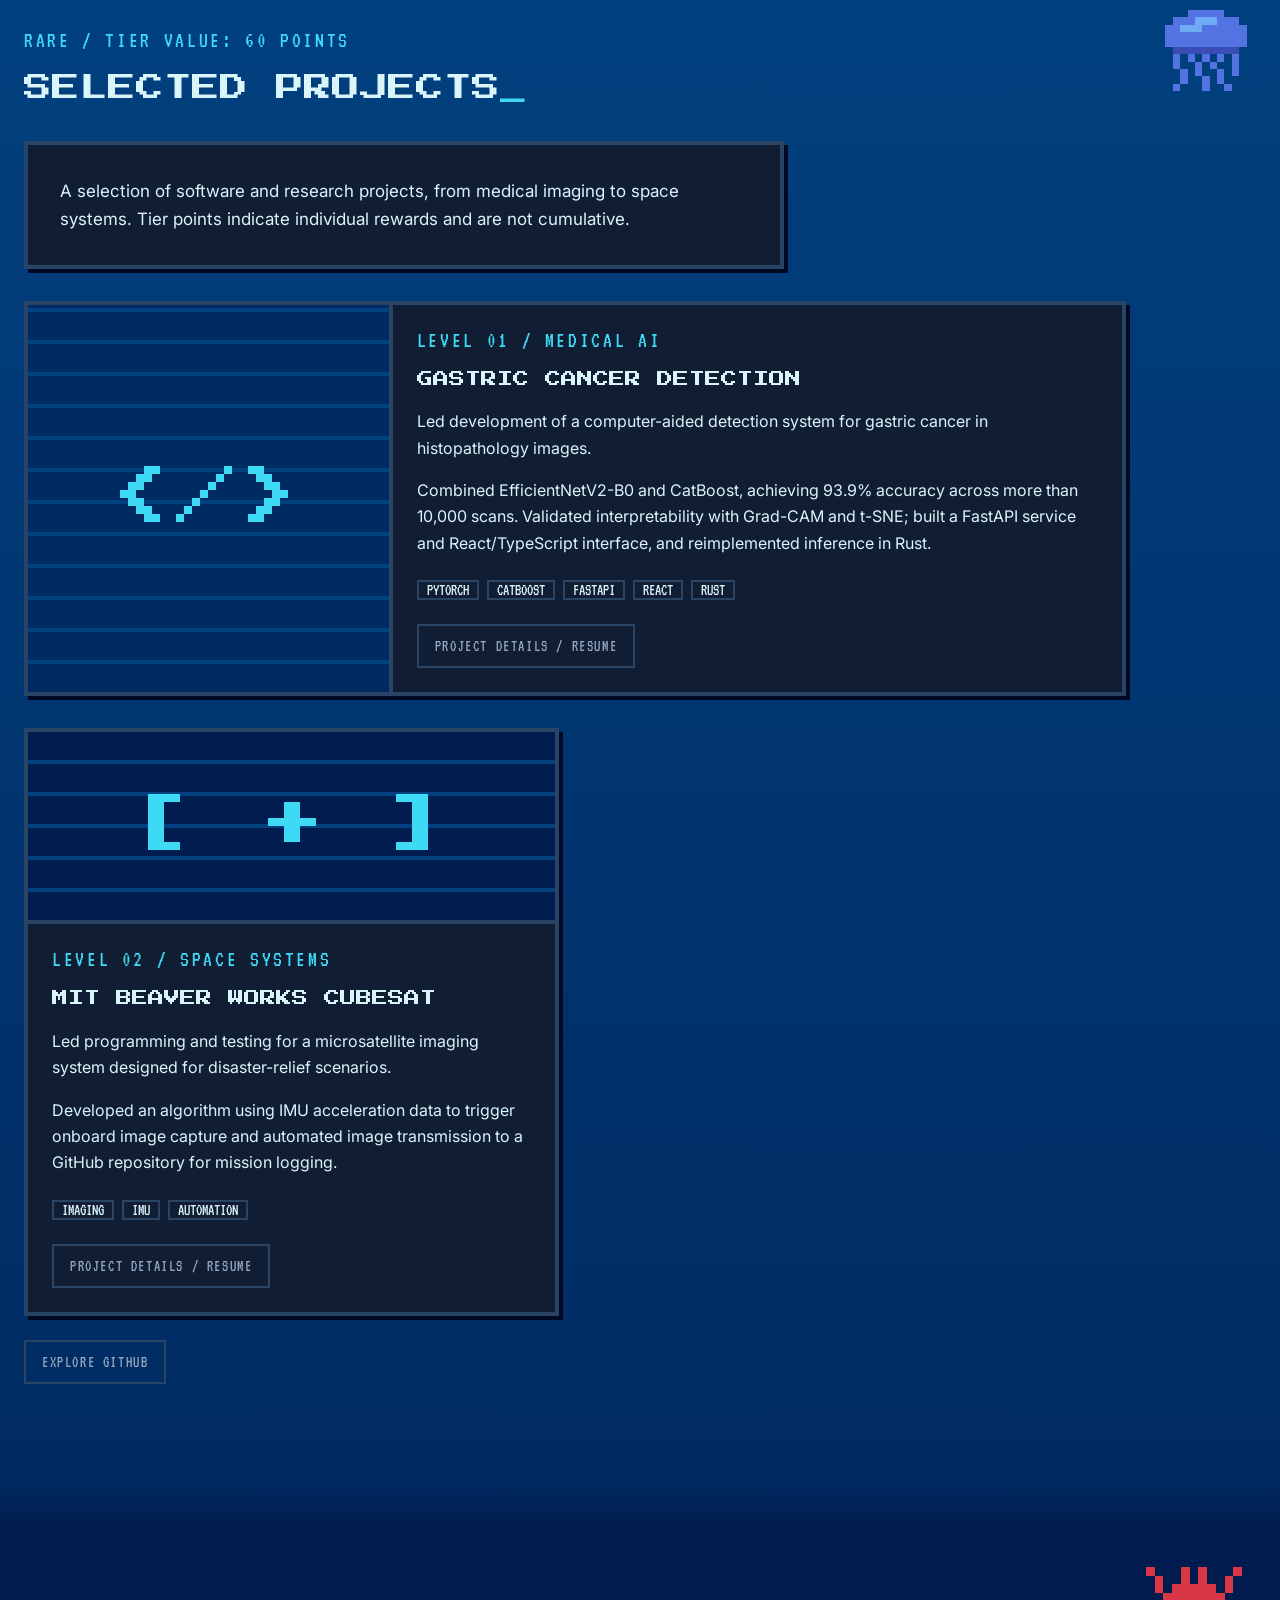
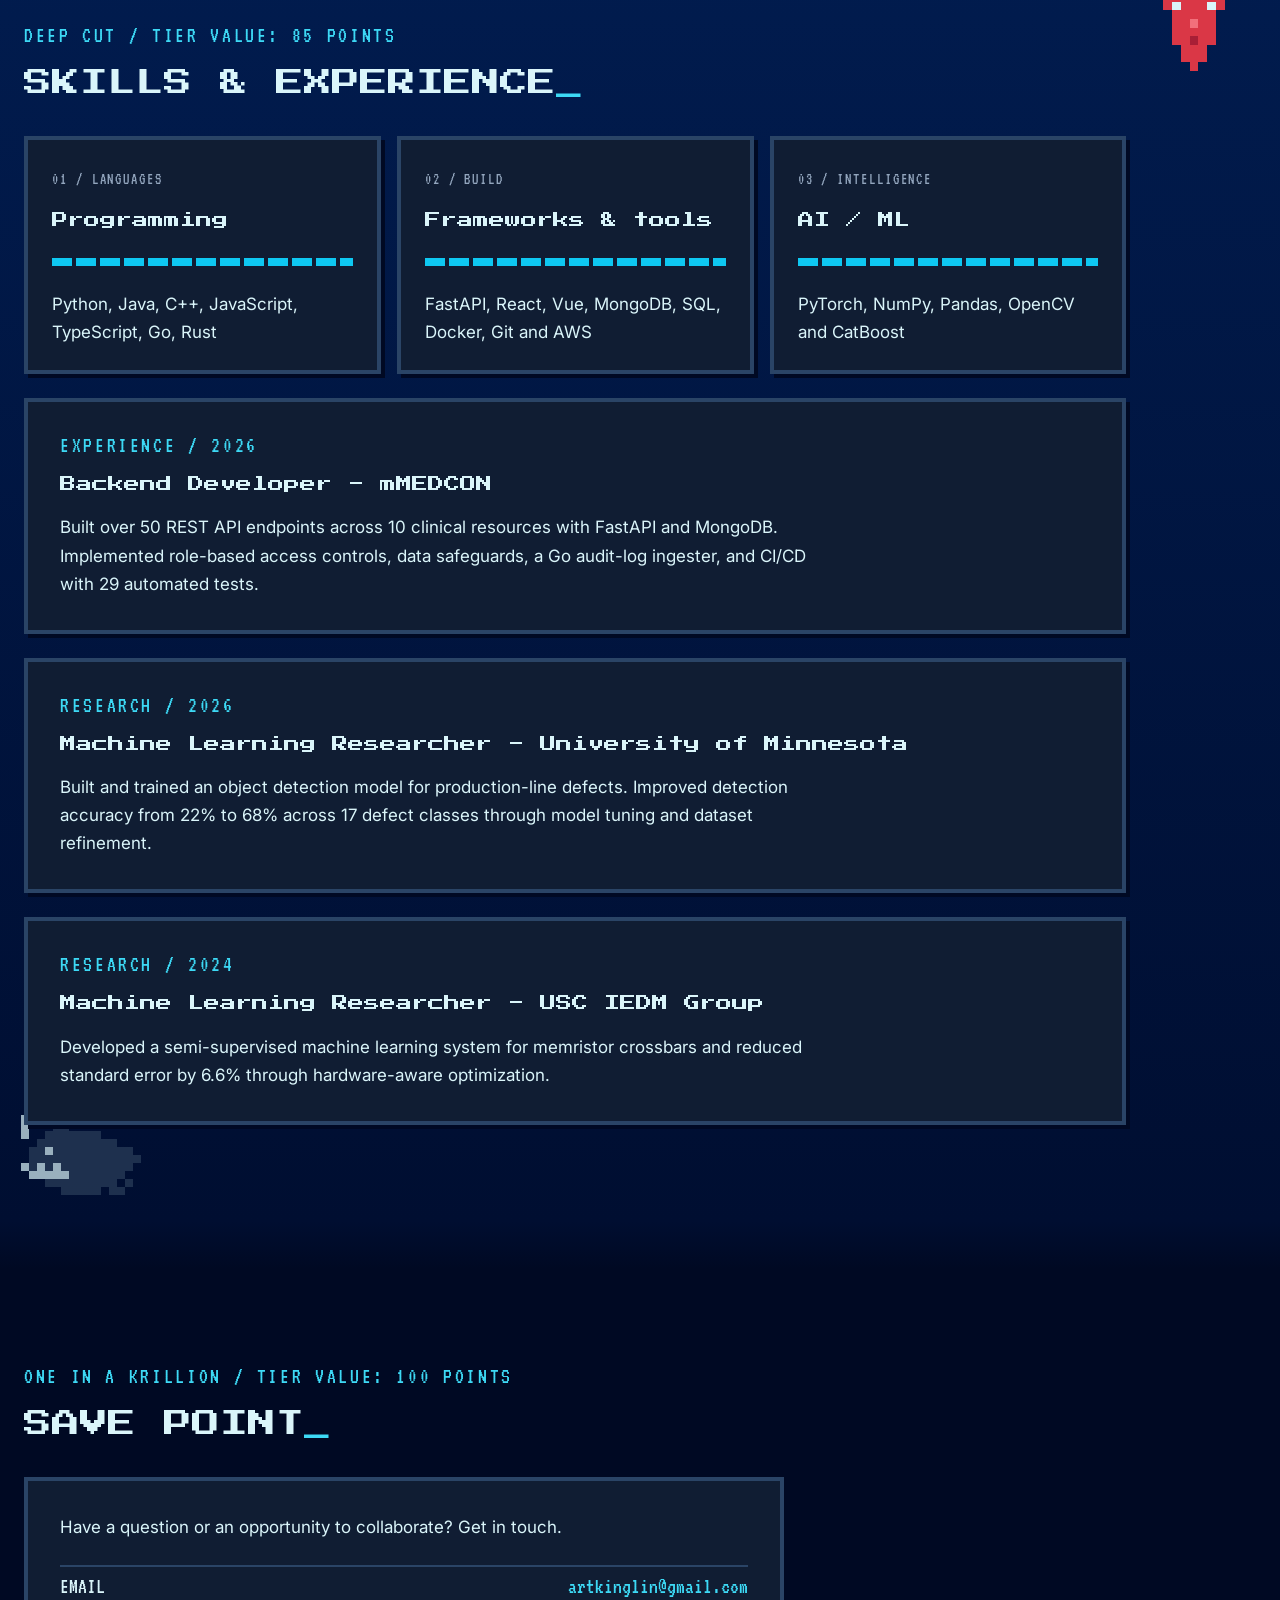
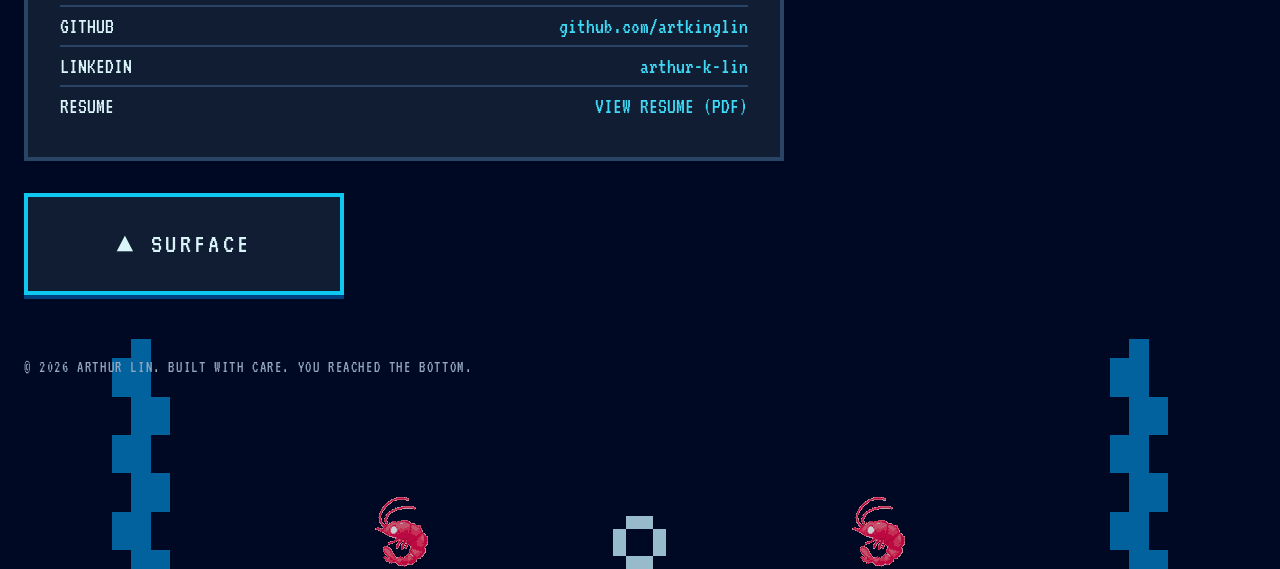
==== commit c04b84f1: "Add gentle waves around the boat" ====
--- a/index.html
+++ b/index.html
@@ -7,7 +7,7 @@
   <title>Krillion | Computer Science Portfolio</title>
   <link rel="icon" href="assets/krillion-mark.svg" type="image/svg+xml">
   <link rel="stylesheet" href="tokens.css">
-  <link rel="stylesheet" href="styles.css?v=surface-2">
+  <link rel="stylesheet" href="styles.css?v=surface-3">
 </head>
 <body class="scanlines" data-zone="surface">
   <a class="skip-link" href="#projects">Skip to projects</a>
--- a/styles.css
+++ b/styles.css
@@ -110,3 +110,8 @@
 .zone--midnight { background: linear-gradient(to bottom, var(--water-5), var(--water-6)); }
 .transition-band.deep { background: linear-gradient(to bottom, var(--water-6), var(--water-7)); }
 .zone--seabed { background: var(--water-7); }
+
+/* Small stepped waves break the surface around the boat. */
+.hero-water::before { inset: auto 0 0; height: var(--space-2); animation: surface-wave 3s steps(2) infinite alternate; }
+@keyframes surface-wave { from { transform: translateY(0); } to { transform: translateY(var(--px)); } }
+@media (prefers-reduced-motion: reduce) { .hero-water::before { animation: none; } }
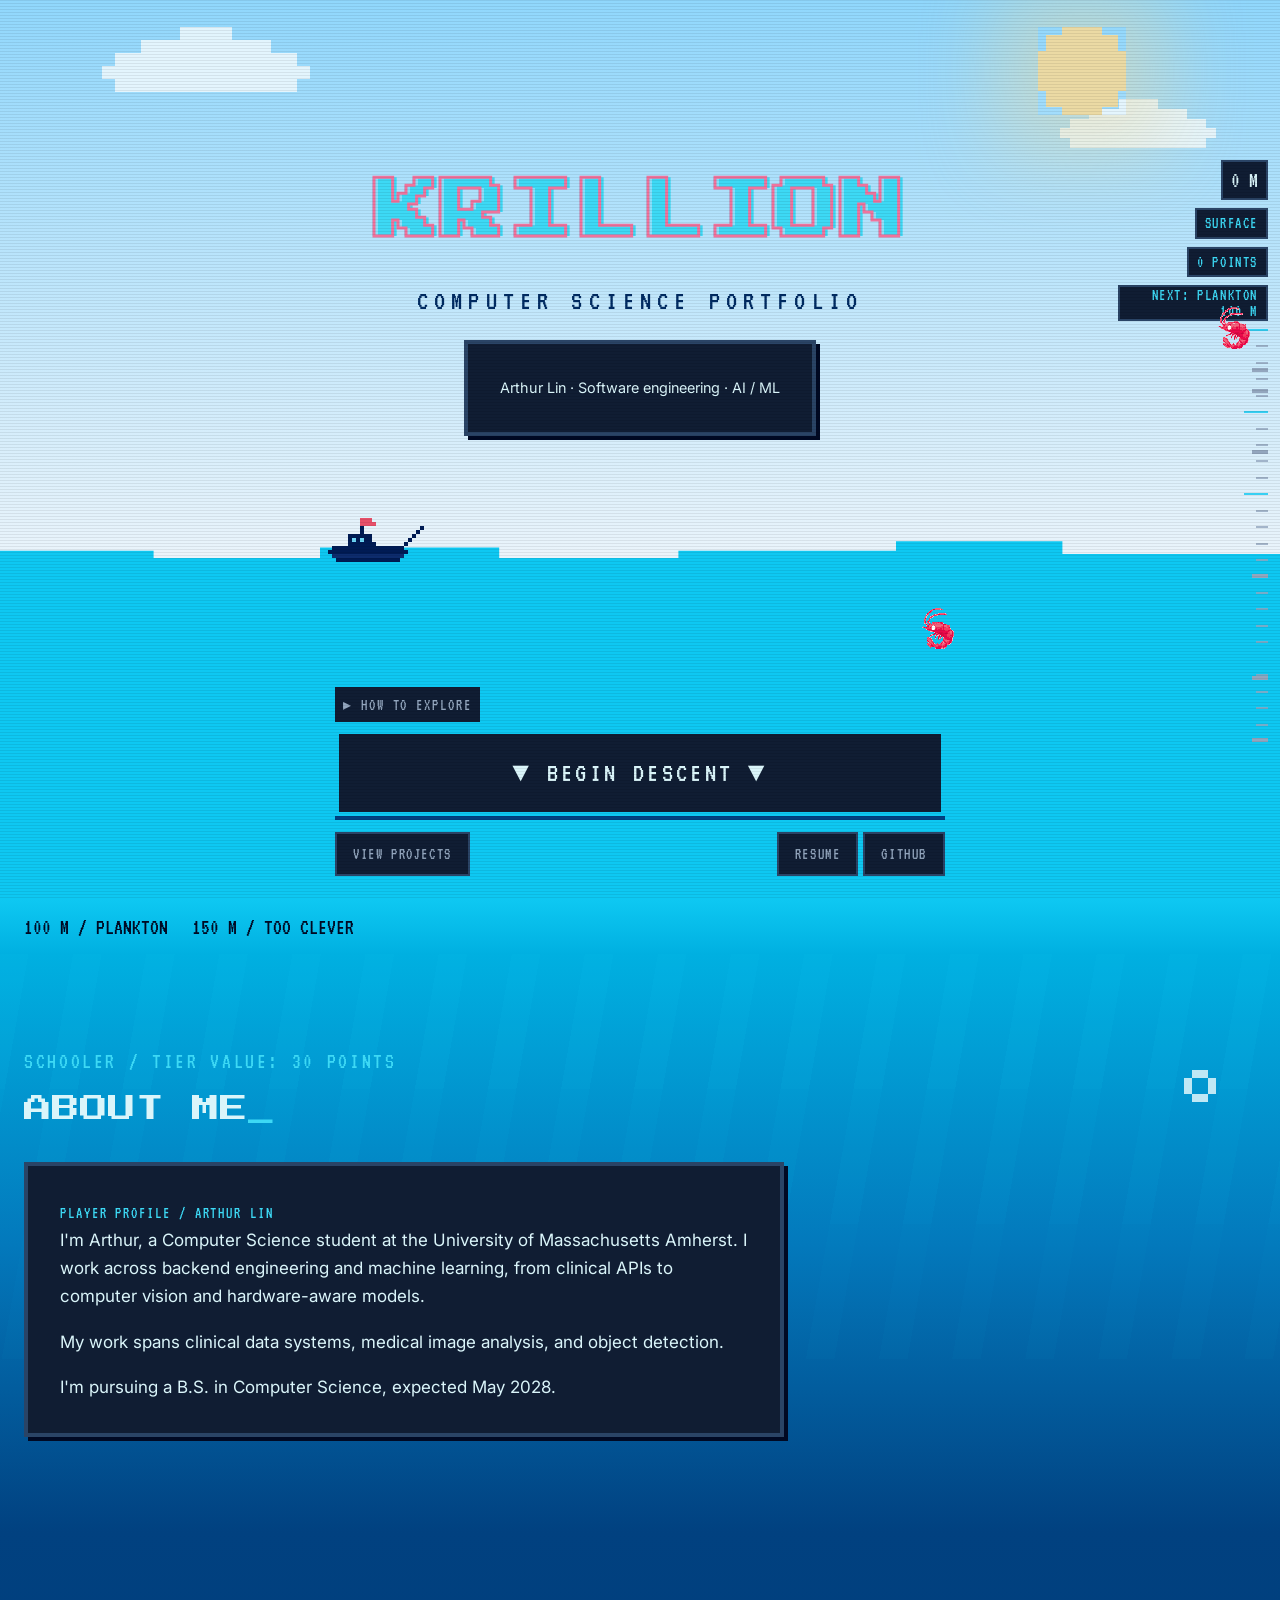
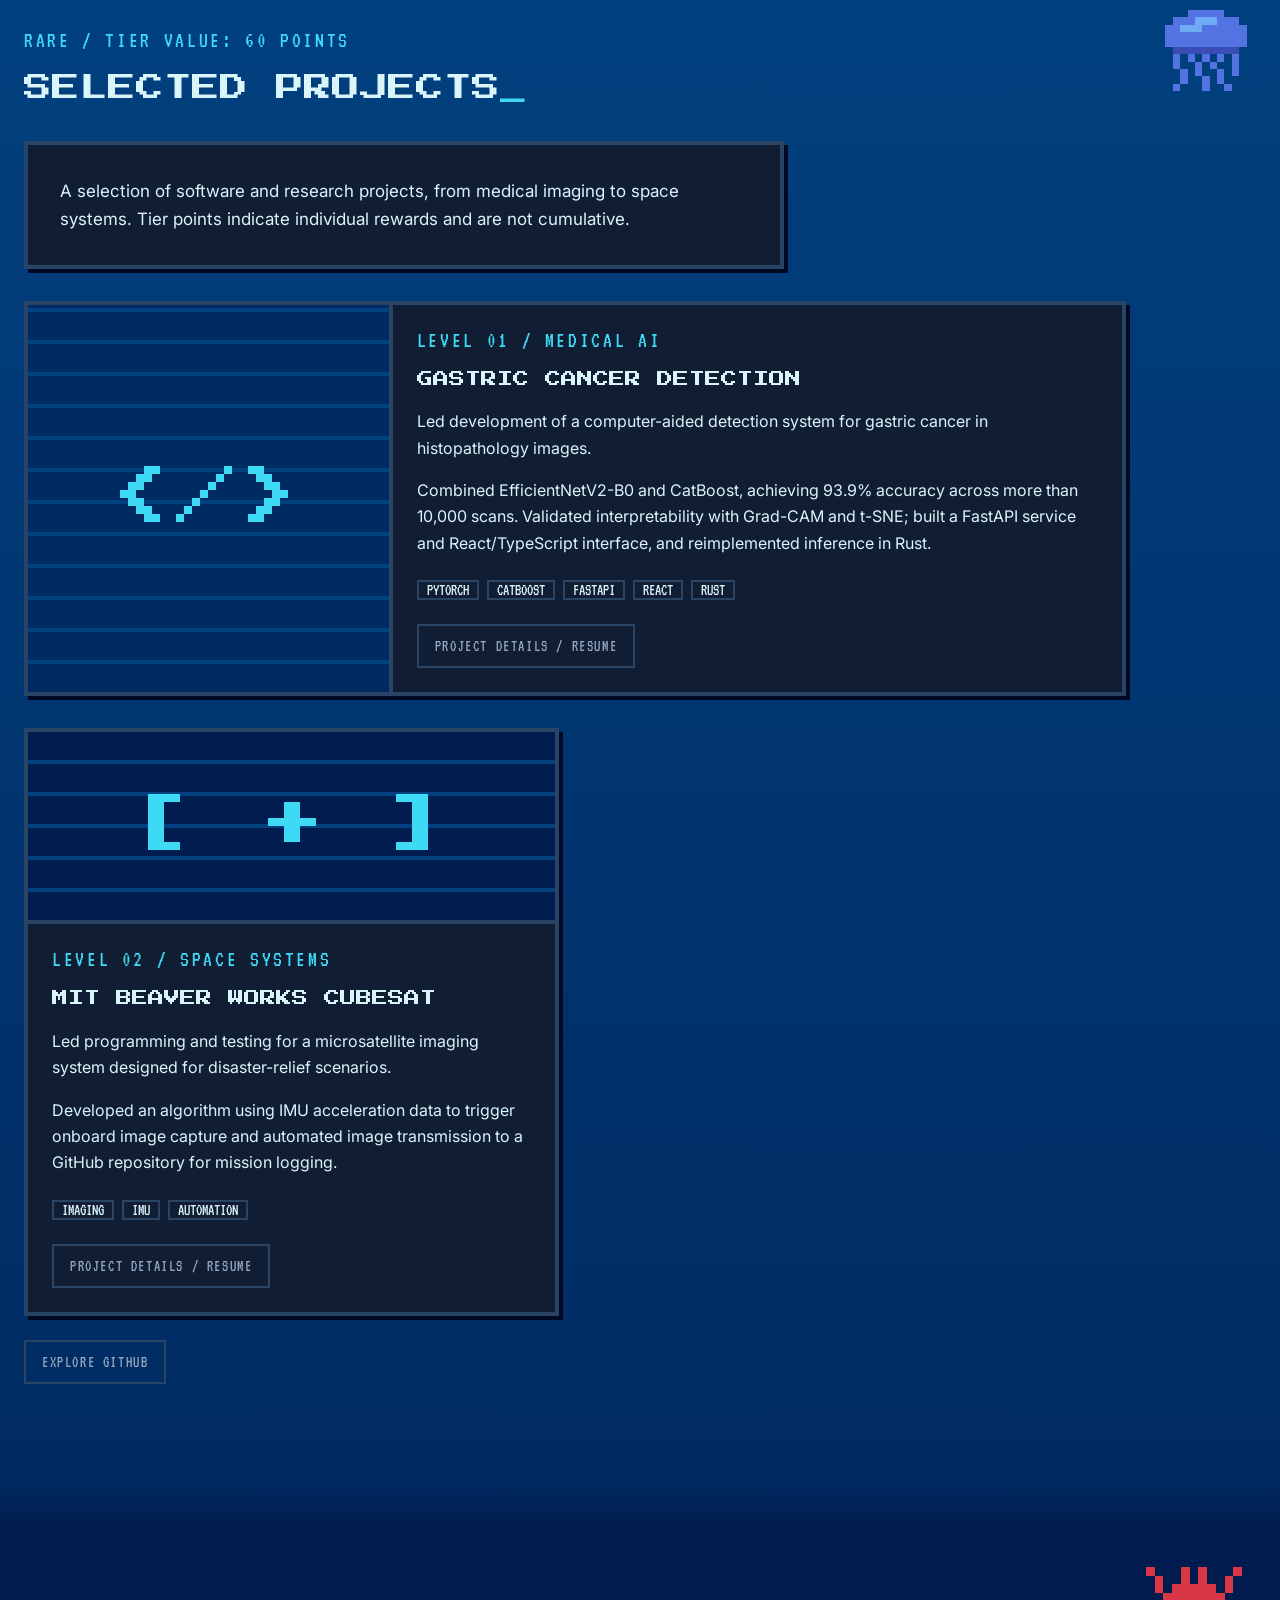
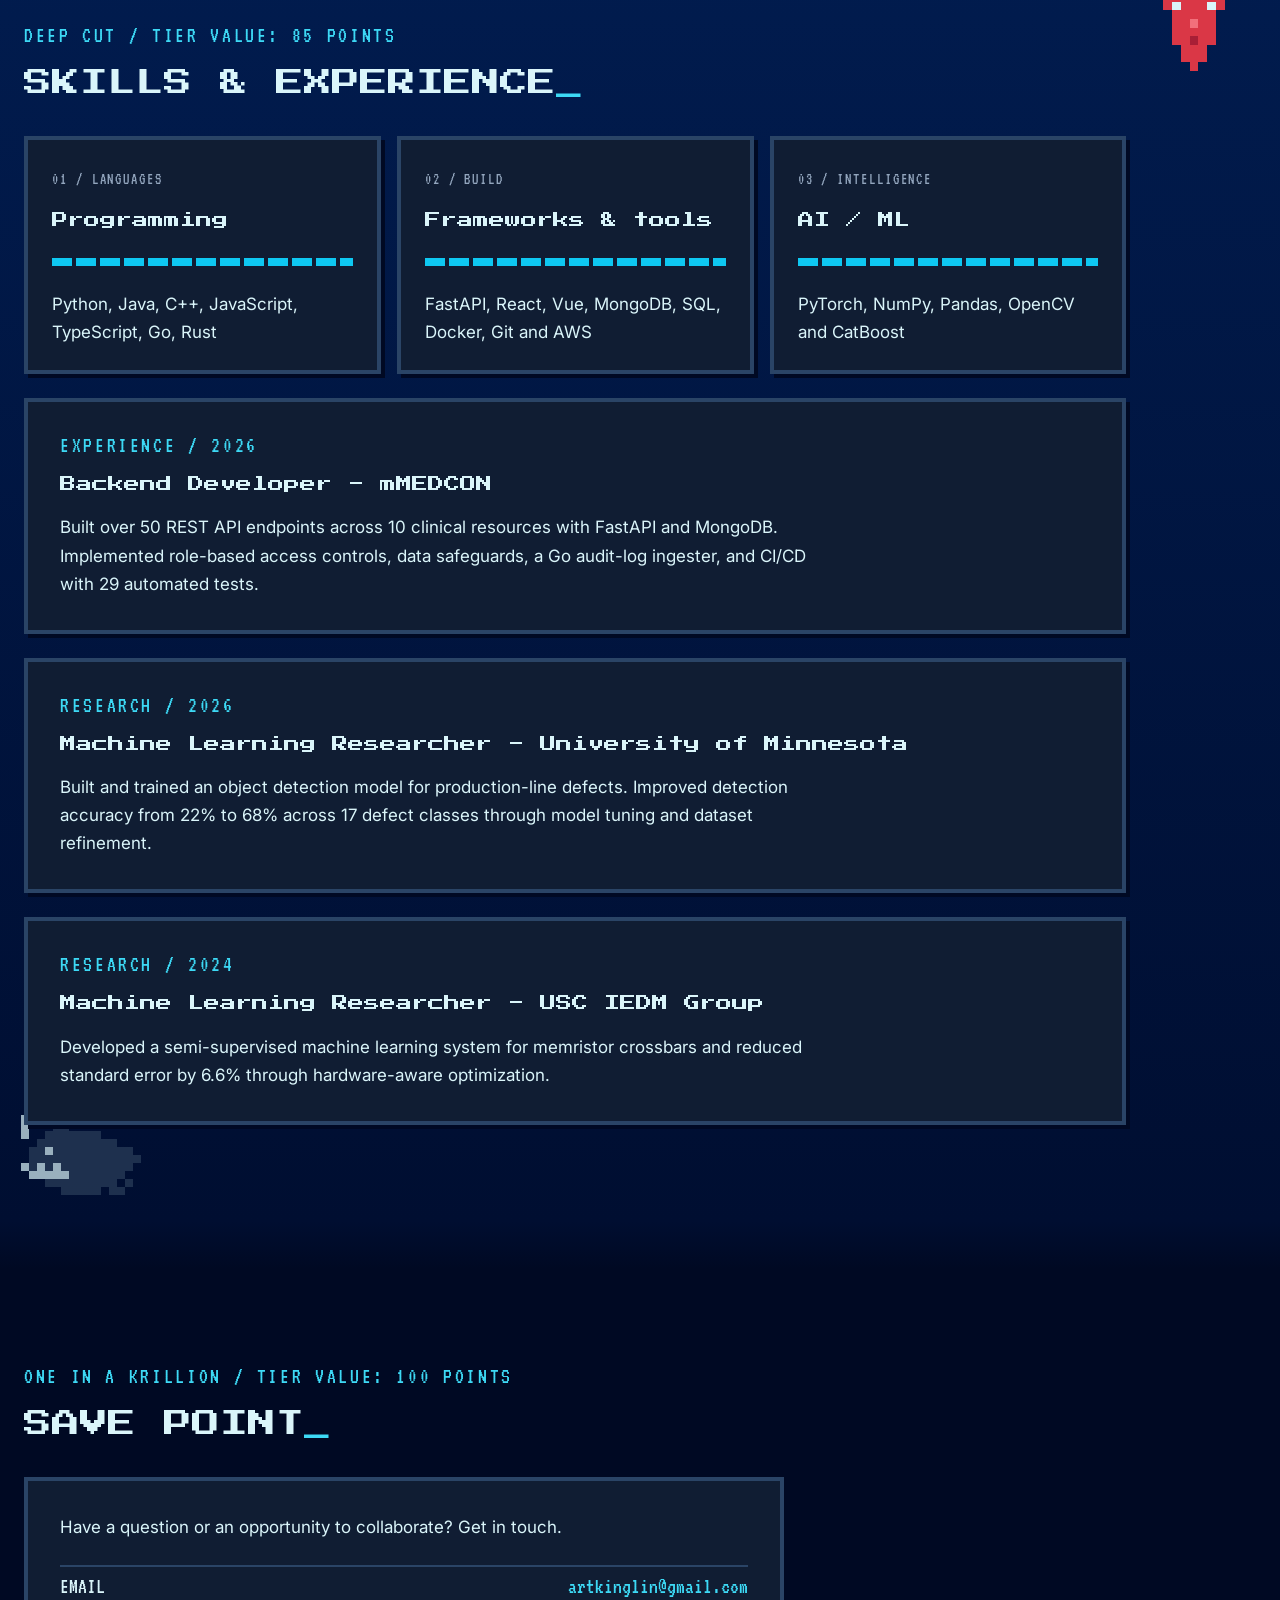
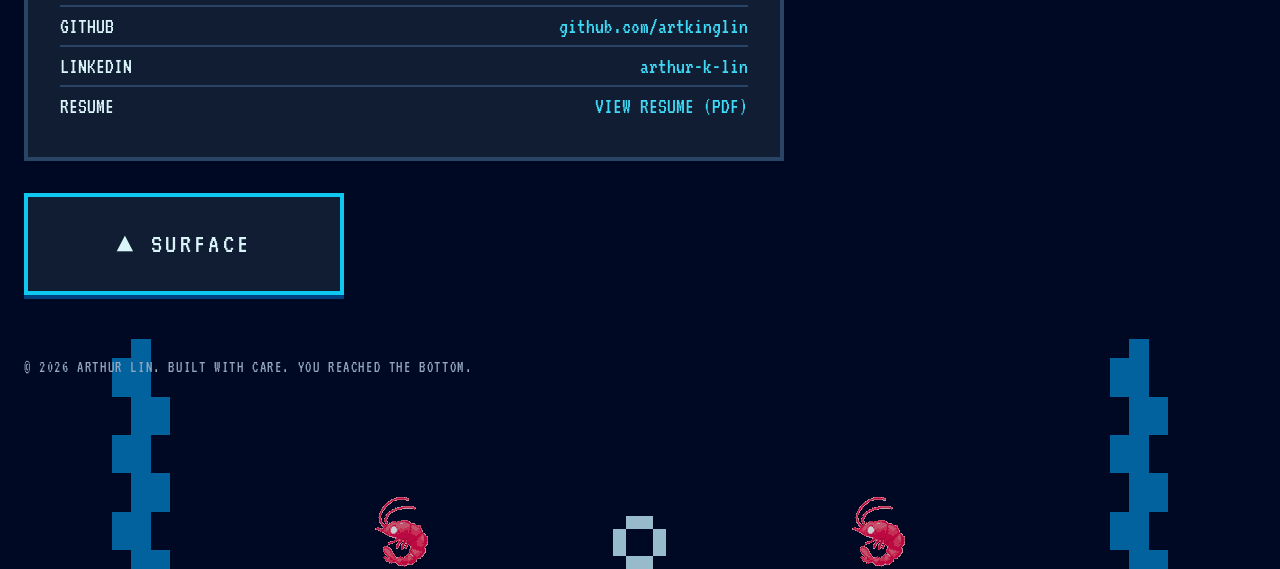
==== commit ec558f85: "Make surface waves more visible" ====
--- a/index.html
+++ b/index.html
@@ -7,7 +7,7 @@
   <title>Krillion | Computer Science Portfolio</title>
   <link rel="icon" href="assets/krillion-mark.svg" type="image/svg+xml">
   <link rel="stylesheet" href="tokens.css">
-  <link rel="stylesheet" href="styles.css?v=surface-3">
+  <link rel="stylesheet" href="styles.css?v=surface-4">
 </head>
 <body class="scanlines" data-zone="surface">
   <a class="skip-link" href="#projects">Skip to projects</a>
--- a/styles.css
+++ b/styles.css
@@ -112,6 +112,6 @@
 .zone--seabed { background: var(--water-7); }
 
 /* Small stepped waves break the surface around the boat. */
-.hero-water::before { inset: auto 0 0; height: var(--space-2); animation: surface-wave 3s steps(2) infinite alternate; }
-@keyframes surface-wave { from { transform: translateY(0); } to { transform: translateY(var(--px)); } }
+.hero-water::before { inset: auto 0 0; height: var(--space-4); animation: surface-wave 3s steps(3) infinite alternate; }
+@keyframes surface-wave { from { transform: translateY(0); } to { transform: translateY(var(--space-1)); } }
 @media (prefers-reduced-motion: reduce) { .hero-water::before { animation: none; } }
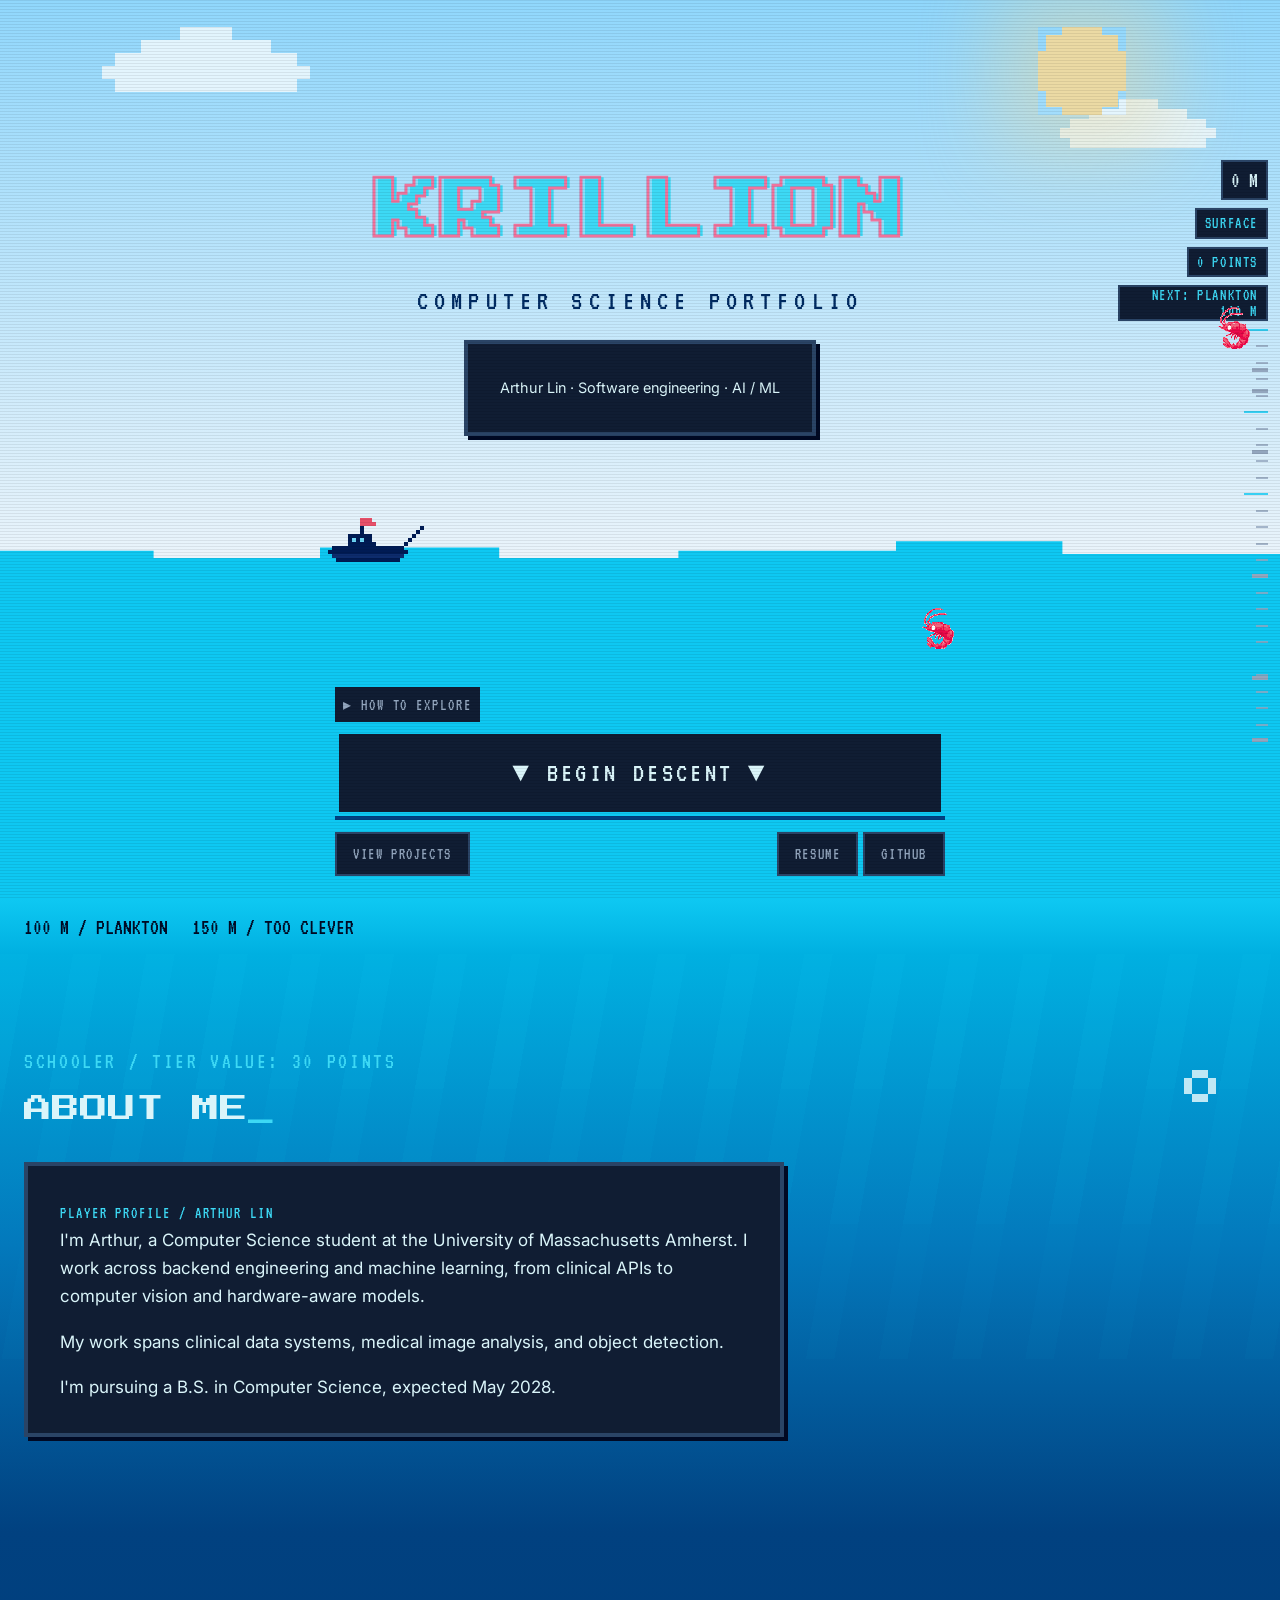
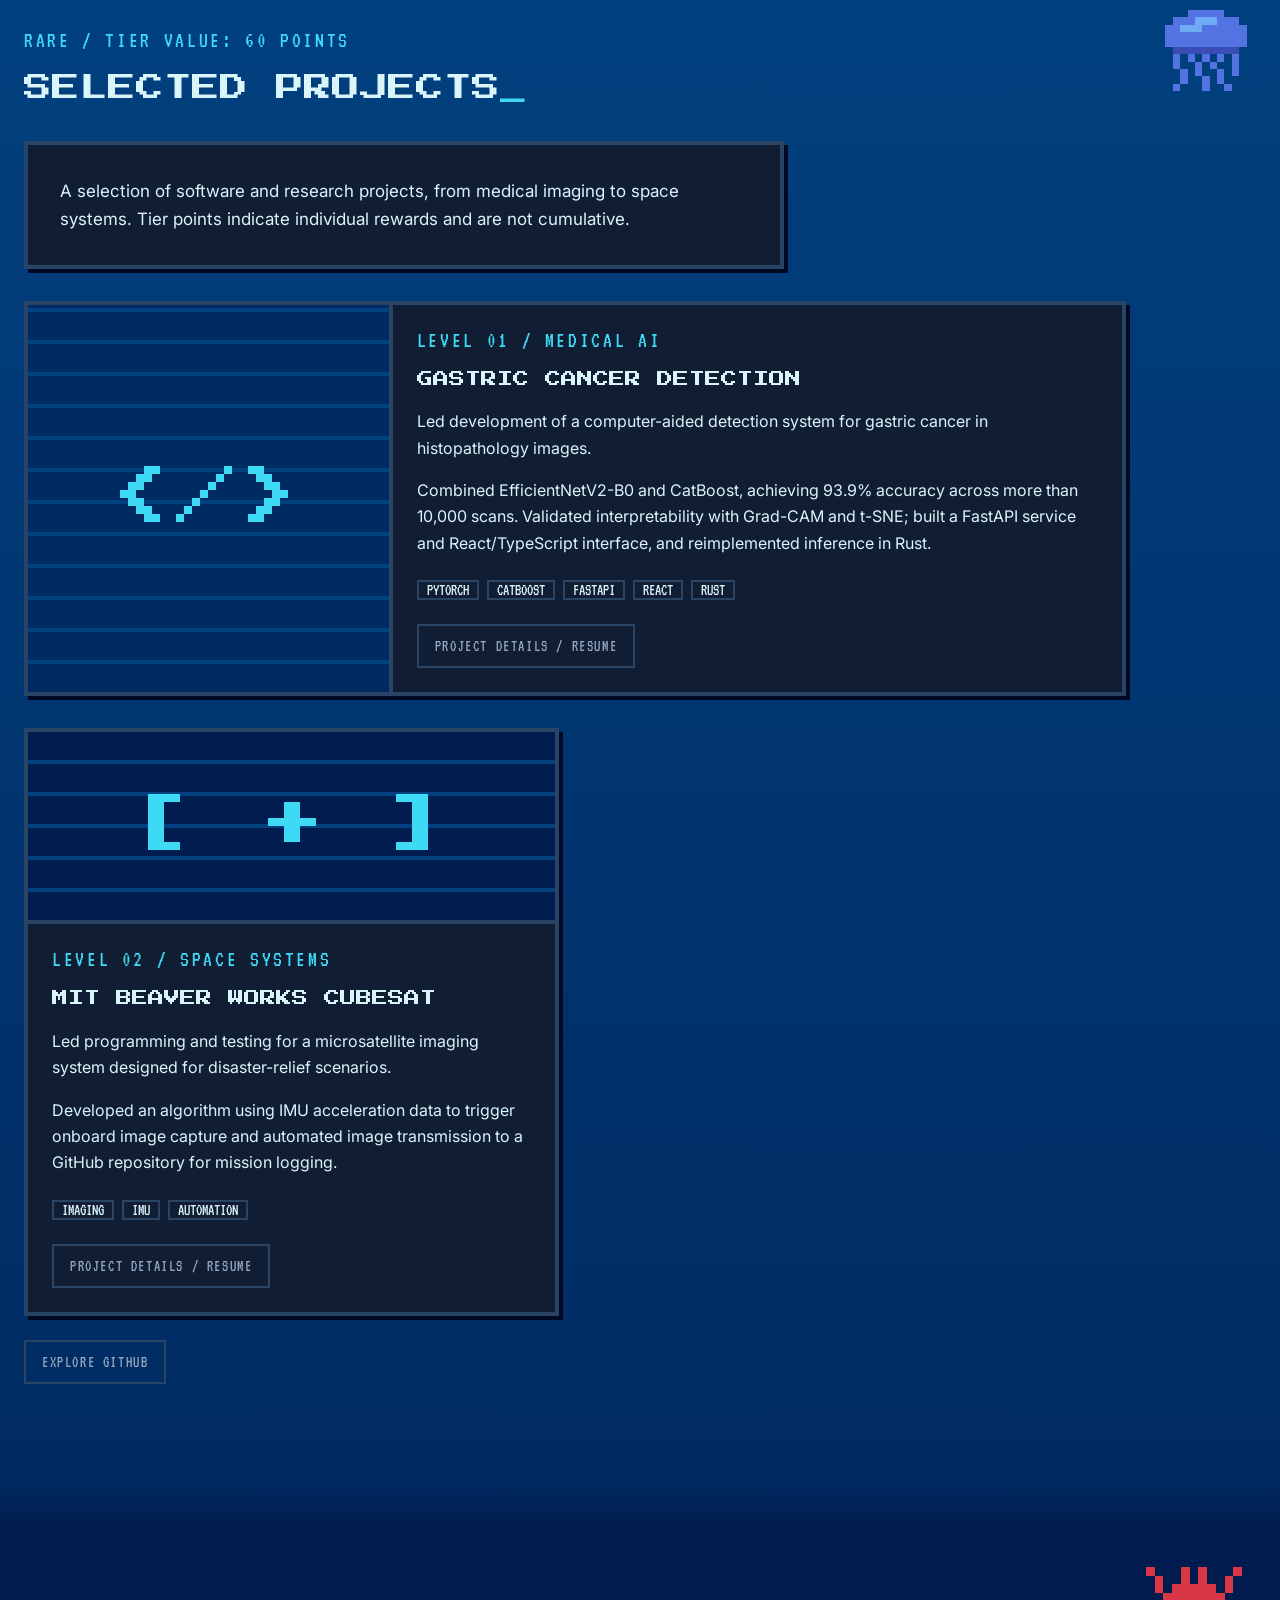
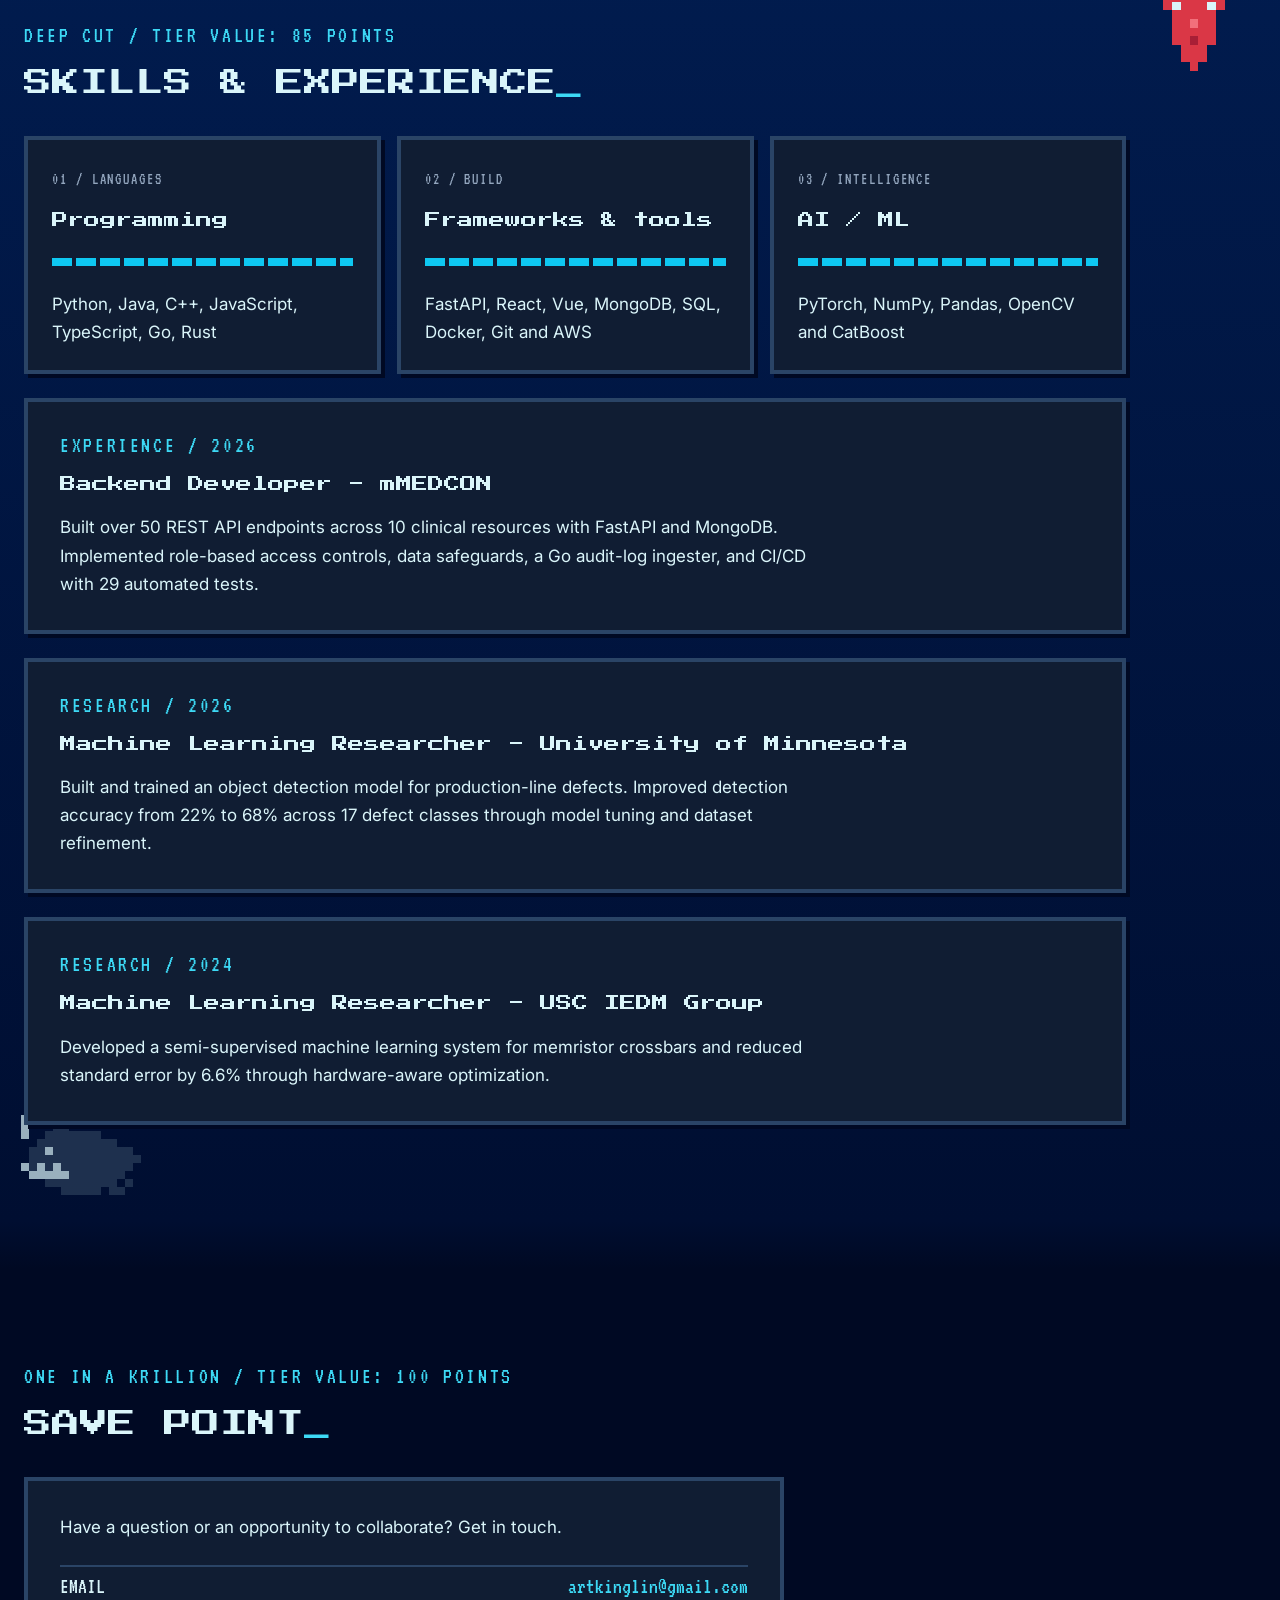
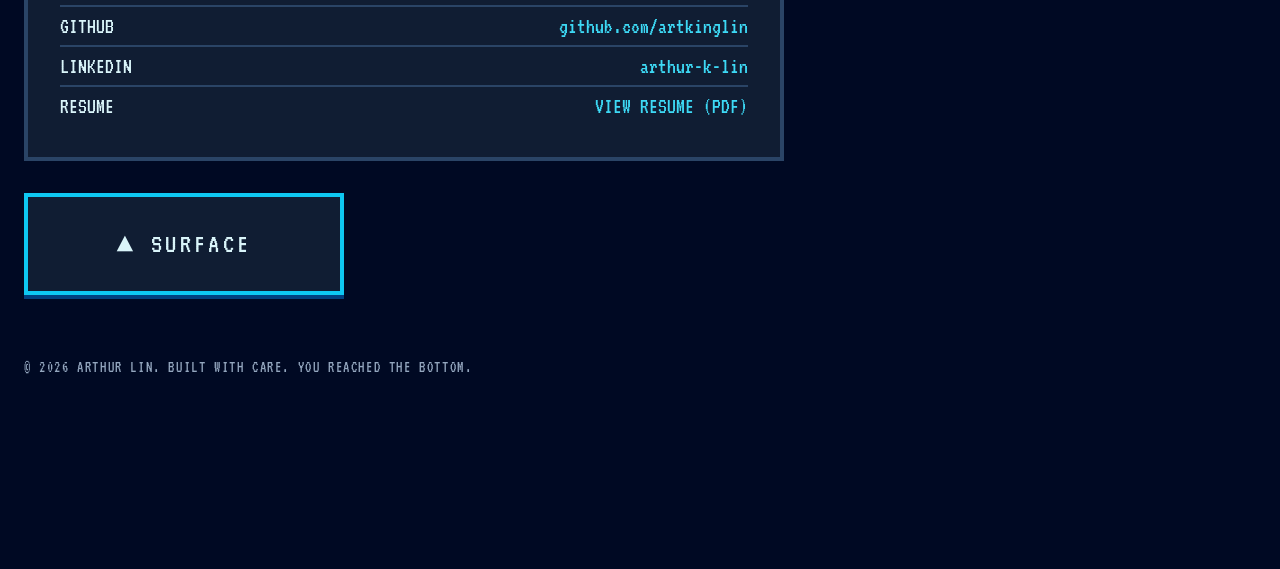
==== commit 0ee35706: "Remove seabed decoration sprites" ====
--- a/index.html
+++ b/index.html
@@ -68,7 +68,7 @@
     <div class="transition-band" aria-hidden="true"><div class="dither" style="--from:var(--water-3);--to:var(--water-4)"></div><div class="dither" style="--from:var(--water-4);--to:var(--water-5)"></div></div>
     <section class="zone zone--midnight" id="skills" data-depth="850" aria-labelledby="skills-title"><img class="decor squid bob" src="assets/squid.svg" alt="" aria-hidden="true"><img class="decor angler swim" src="assets/anglerfish.svg" alt="" aria-hidden="true"><div class="inner"><span class="eyebrow">DEEP CUT / TIER VALUE: 85 POINTS</span><h2 id="skills-title">SKILLS &amp; EXPERIENCE<span class="accent">_</span></h2><div class="skill-grid"><div class="pixel-box skill-card"><span class="label-mono">01 / LANGUAGES</span><h3>Programming</h3><div class="segments" aria-hidden="true"></div><p>Python, Java, C++, JavaScript, TypeScript, Go, Rust</p></div><div class="pixel-box skill-card"><span class="label-mono">02 / BUILD</span><h3>Frameworks &amp; tools</h3><div class="segments" aria-hidden="true"></div><p>FastAPI, React, Vue, MongoDB, SQL, Docker, Git and AWS</p></div><div class="pixel-box skill-card"><span class="label-mono">03 / INTELLIGENCE</span><h3>AI / ML</h3><div class="segments" aria-hidden="true"></div><p>PyTorch, NumPy, Pandas, OpenCV and CatBoost</p></div></div><div class="pixel-box experience"><span class="eyebrow">EXPERIENCE / 2026</span><h3>Backend Developer - mMEDCON</h3><p>Built over 50 REST API endpoints across 10 clinical resources with FastAPI and MongoDB. Implemented role-based access controls, data safeguards, a Go audit-log ingester, and CI/CD with 29 automated tests.</p></div><div class="pixel-box experience"><span class="eyebrow">RESEARCH / 2026</span><h3>Machine Learning Researcher - University of Minnesota</h3><p>Built and trained an object detection model for production-line defects. Improved detection accuracy from 22% to 68% across 17 defect classes through model tuning and dataset refinement.</p></div><div class="pixel-box experience"><span class="eyebrow">RESEARCH / 2024</span><h3>Machine Learning Researcher - USC IEDM Group</h3><p>Developed a semi-supervised machine learning system for memristor crossbars and reduced standard error by 6.6% through hardware-aware optimization.</p></div></div></section>
     <div class="transition-band deep" aria-hidden="true"><div class="dither" style="--from:var(--water-5);--to:var(--water-6)"></div><div class="dither" style="--from:var(--water-6);--to:var(--water-7)"></div></div>
-    <section class="zone zone--seabed" id="contact" data-depth="1000" aria-labelledby="contact-title"><div class="inner"><span class="eyebrow">ONE IN A KRILLION / TIER VALUE: 100 POINTS</span><h2 id="contact-title">SAVE POINT<span class="accent">_</span></h2><div class="pixel-box contact-panel"><p>Have a question or an opportunity to collaborate? Get in touch.</p><ul class="contact-list"><li>EMAIL <a href="mailto:artkinglin@gmail.com">artkinglin@gmail.com</a></li><li>GITHUB <a href="https://github.com/artkinglin" target="_blank" rel="noopener noreferrer">github.com/artkinglin</a></li><li>LINKEDIN <a href="https://www.linkedin.com/in/arthur-k-lin/" target="_blank" rel="noopener noreferrer">arthur-k-lin</a></li><li>RESUME <a href="Arthur_Lin_Resume-r.pdf" target="_blank" rel="noopener noreferrer">VIEW RESUME (PDF)</a></li></ul></div><a class="btn-primary surface-button" href="#surface">▲ SURFACE</a><footer><span>© 2026 ARTHUR LIN. BUILT WITH CARE. YOU REACHED THE BOTTOM.</span></footer></div><div class="seabed-art" aria-hidden="true"><img src="assets/kelp.svg" alt=""><img src="assets/krillion-mark.svg" alt=""><img src="assets/bubble.svg" alt=""><img src="assets/krillion-mark.svg" alt=""><img src="assets/kelp.svg" alt=""></div></section>
+    <section class="zone zone--seabed" id="contact" data-depth="1000" aria-labelledby="contact-title"><div class="inner"><span class="eyebrow">ONE IN A KRILLION / TIER VALUE: 100 POINTS</span><h2 id="contact-title">SAVE POINT<span class="accent">_</span></h2><div class="pixel-box contact-panel"><p>Have a question or an opportunity to collaborate? Get in touch.</p><ul class="contact-list"><li>EMAIL <a href="mailto:artkinglin@gmail.com">artkinglin@gmail.com</a></li><li>GITHUB <a href="https://github.com/artkinglin" target="_blank" rel="noopener noreferrer">github.com/artkinglin</a></li><li>LINKEDIN <a href="https://www.linkedin.com/in/arthur-k-lin/" target="_blank" rel="noopener noreferrer">arthur-k-lin</a></li><li>RESUME <a href="Arthur_Lin_Resume-r.pdf" target="_blank" rel="noopener noreferrer">VIEW RESUME (PDF)</a></li></ul></div><a class="btn-primary surface-button" href="#surface">▲ SURFACE</a><footer><span>© 2026 ARTHUR LIN. BUILT WITH CARE. YOU REACHED THE BOTTOM.</span></footer></div></section>
   </main>
   <script src="script.js"></script>
   <script src="depth.js"></script>
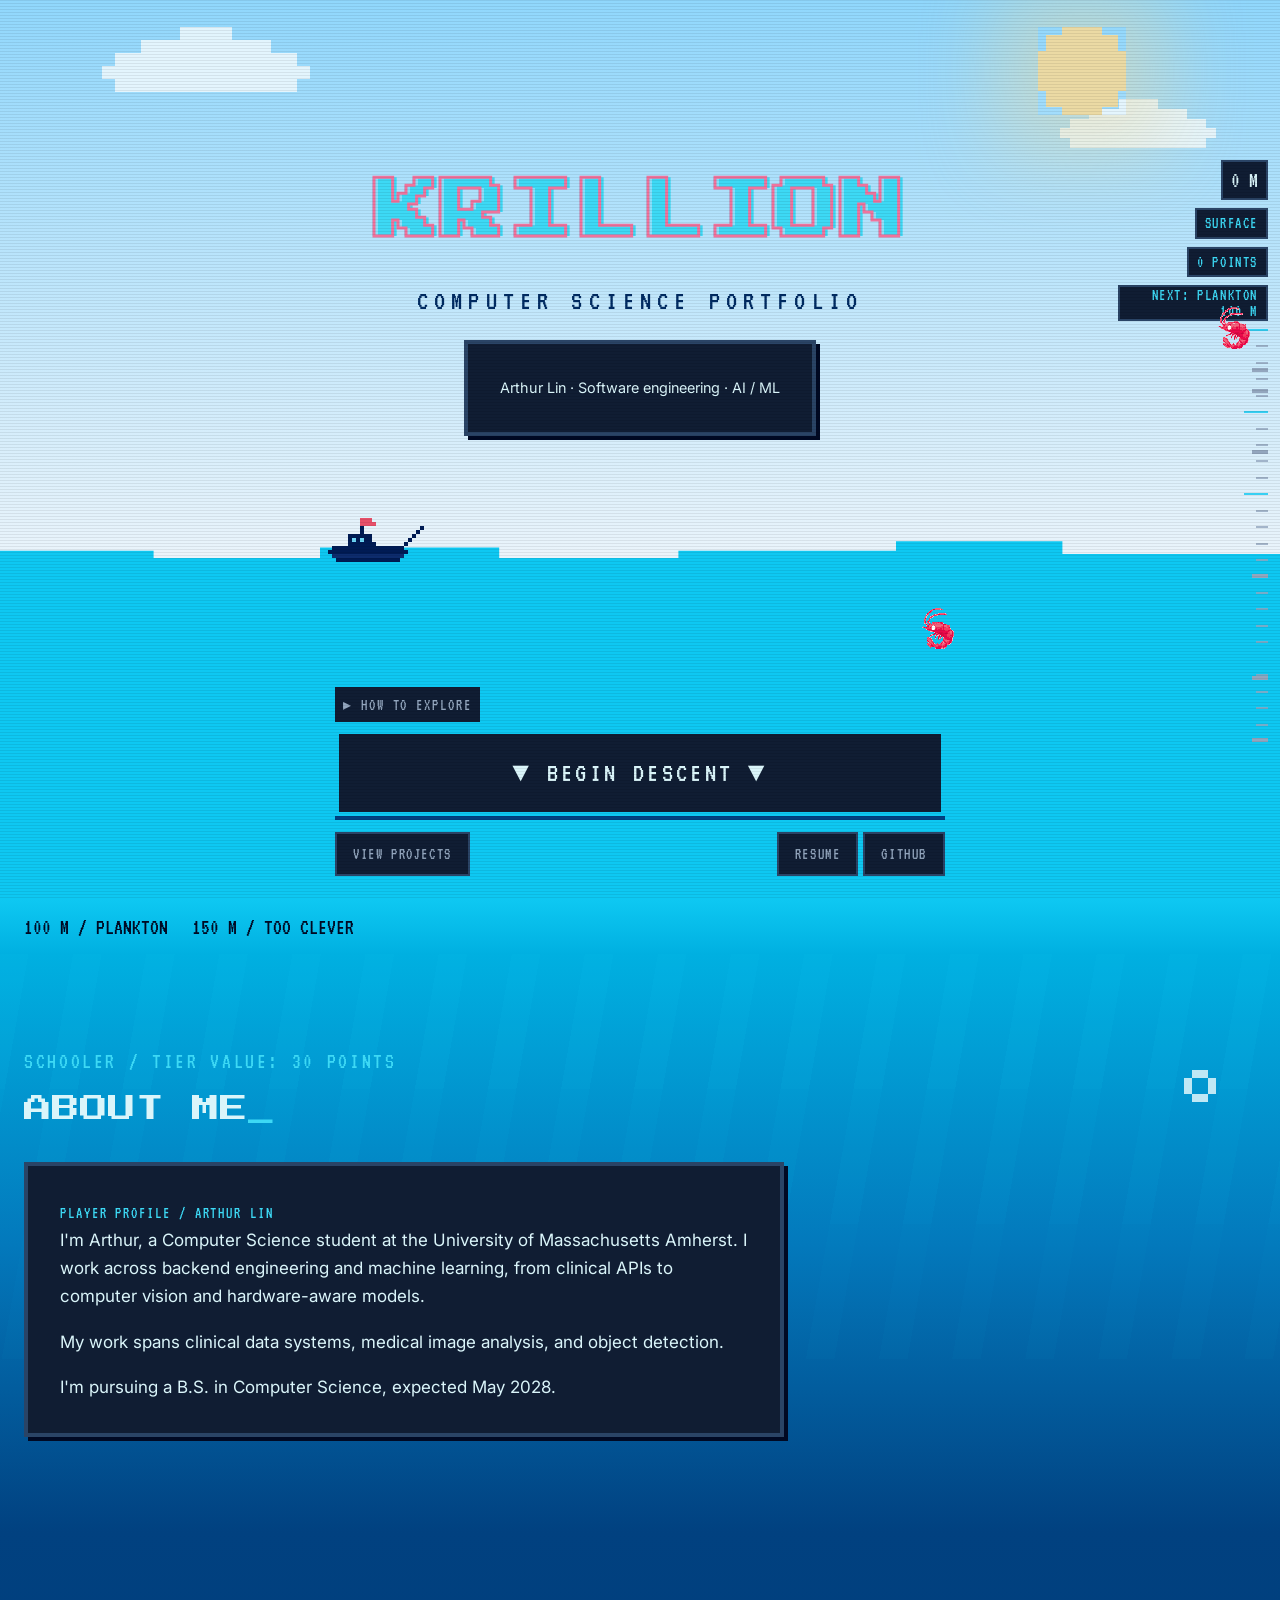
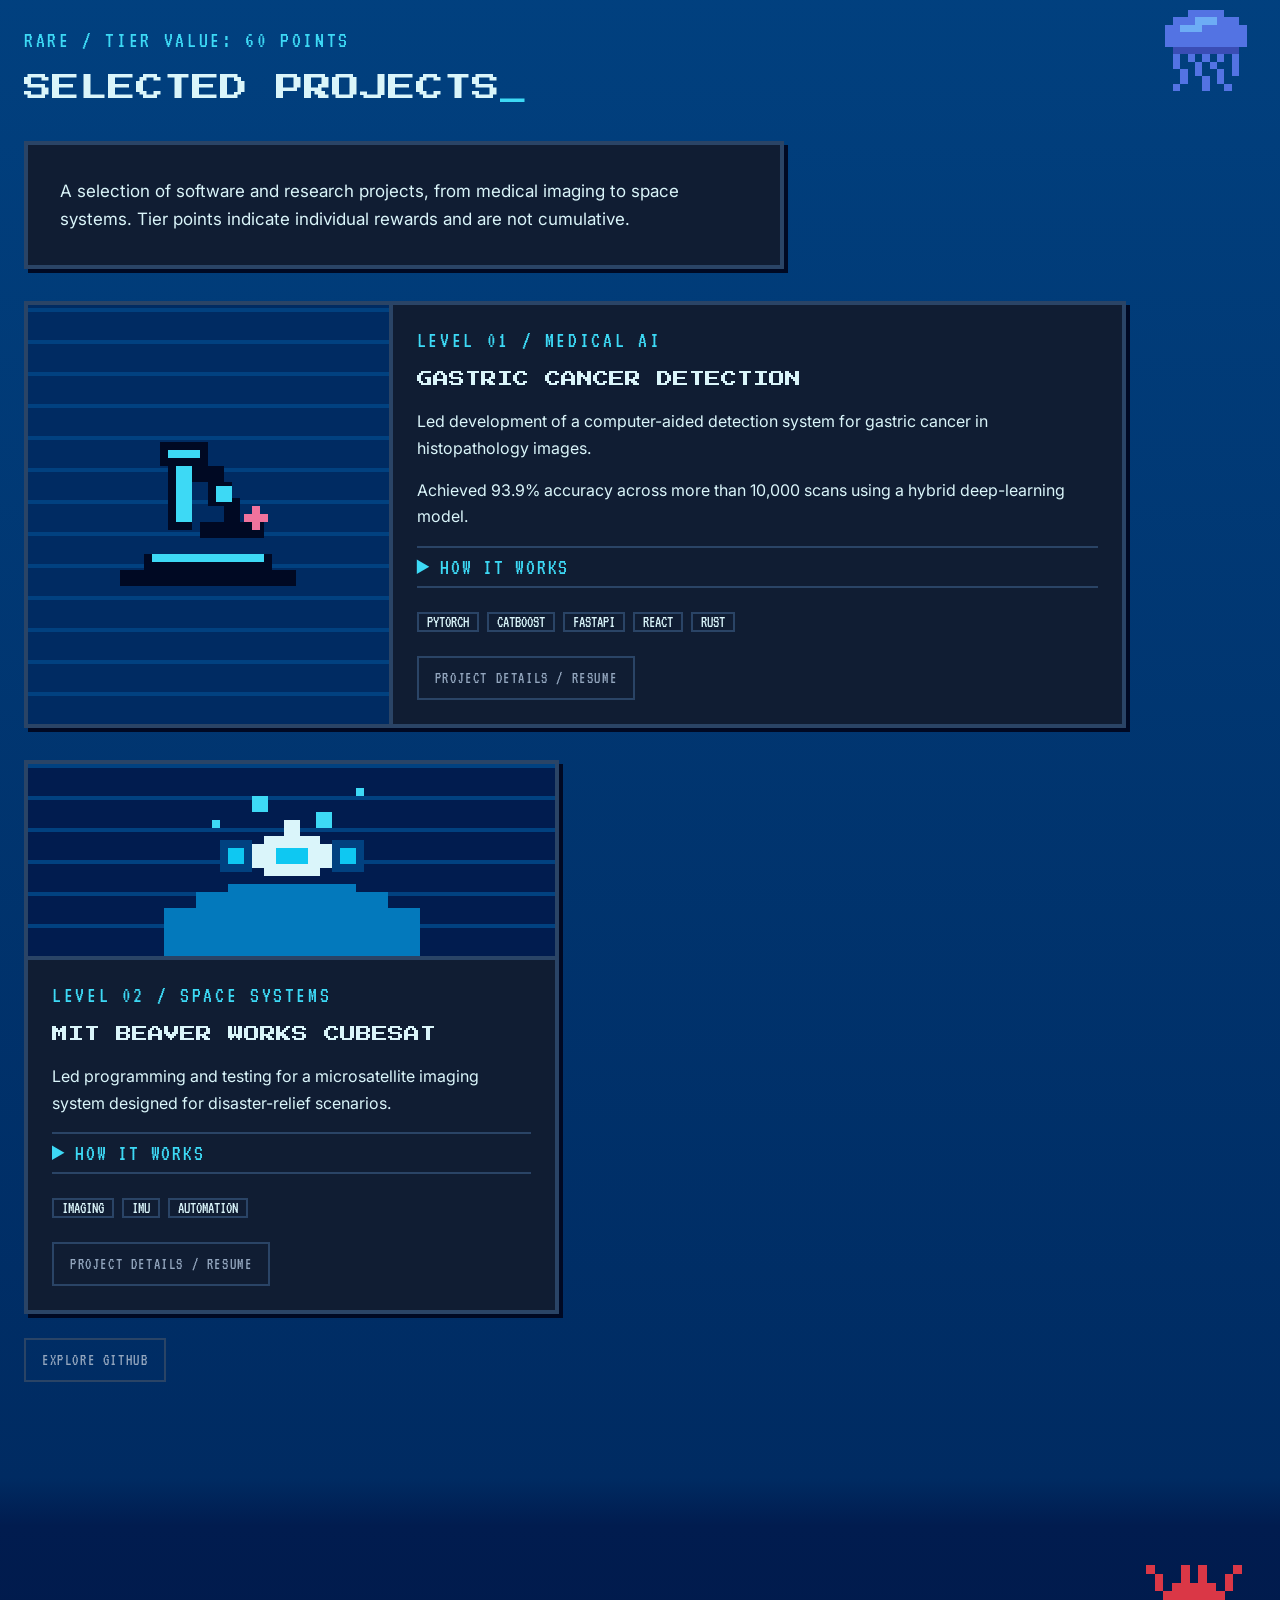
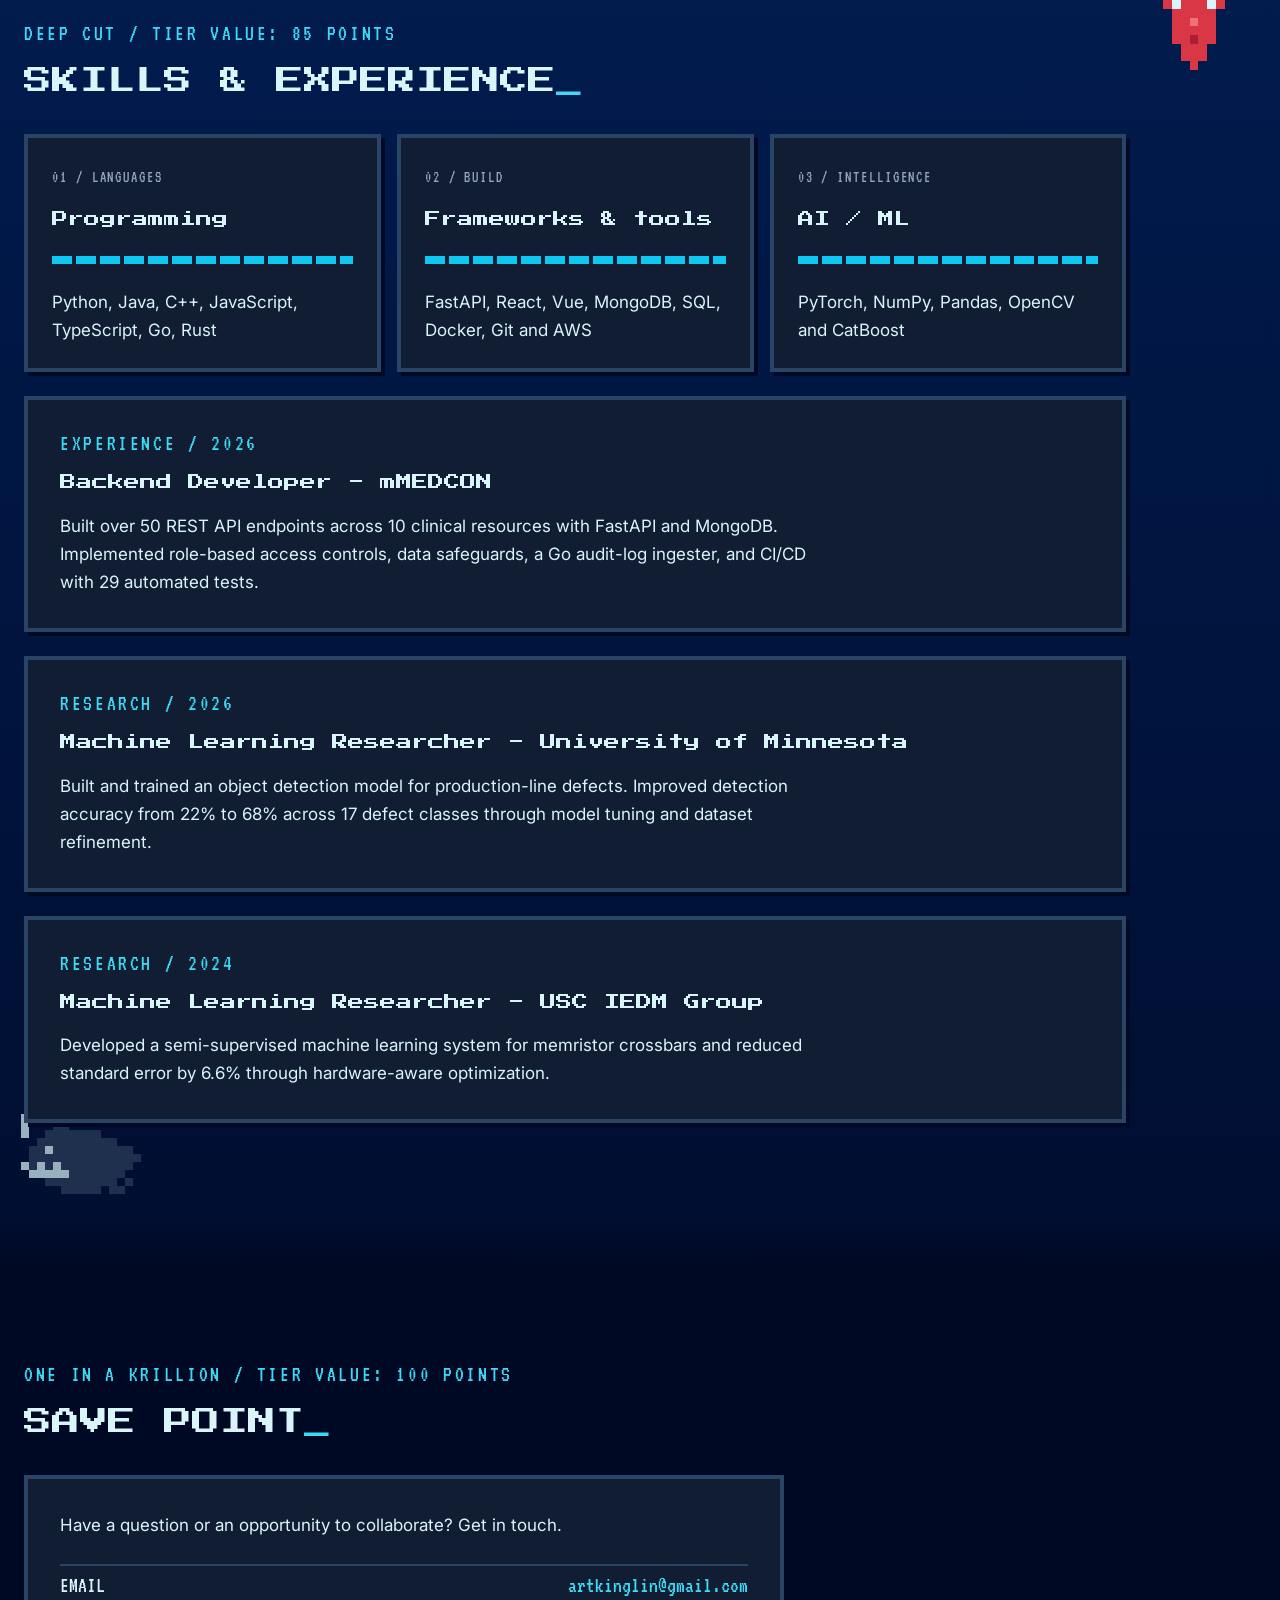
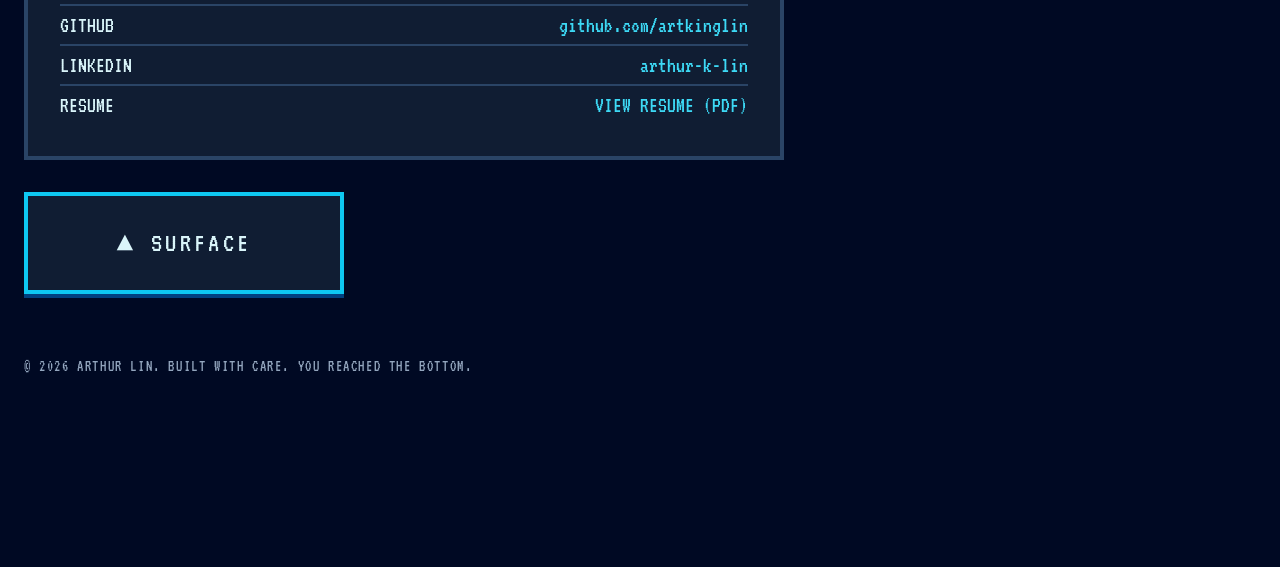
==== commit 864651da: "Add project artwork and expandable technical details" ====
--- a/index.html
+++ b/index.html
@@ -7,7 +7,7 @@
   <title>Krillion | Computer Science Portfolio</title>
   <link rel="icon" href="assets/krillion-mark.svg" type="image/svg+xml">
   <link rel="stylesheet" href="tokens.css">
-  <link rel="stylesheet" href="styles.css?v=surface-4">
+  <link rel="stylesheet" href="styles.css?v=explore-1">
 </head>
 <body class="scanlines" data-zone="surface">
   <a class="skip-link" href="#projects">Skip to projects</a>
@@ -62,8 +62,8 @@
     <div class="dither" style="--from:var(--water-2);--to:var(--water-3)" aria-hidden="true"></div>
     <section class="zone zone--twilight" id="projects" data-depth="600" aria-labelledby="projects-title"><img class="decor jelly bob" src="assets/jellyfish.svg" alt="" aria-hidden="true"><div class="inner"><span class="eyebrow">RARE / TIER VALUE: 60 POINTS</span><h2 id="projects-title">SELECTED PROJECTS<span class="accent">_</span></h2><div class="pixel-box intro-panel"><p>A selection of software and research projects, from medical imaging to space systems. Tier points indicate individual rewards and are not cumulative.</p></div>
       <div class="projects-grid">
-        <article class="pixel-box project featured-project"><div class="project-art" aria-hidden="true"><span>&lt;/&gt;</span></div><div class="project-body"><span class="eyebrow">LEVEL 01 / MEDICAL AI</span><h3>GASTRIC CANCER DETECTION</h3><p>Led development of a computer-aided detection system for gastric cancer in histopathology images.</p><p>Combined EfficientNetV2-B0 and CatBoost, achieving 93.9% accuracy across more than 10,000 scans. Validated interpretability with Grad-CAM and t-SNE; built a FastAPI service and React/TypeScript interface, and reimplemented inference in Rust.</p><div class="tags"><span>PYTORCH</span><span>CATBOOST</span><span>FASTAPI</span><span>REACT</span><span>RUST</span></div><div class="project-links"><a class="btn-small" href="Arthur_Lin_Resume-r.pdf" target="_blank" rel="noopener noreferrer">PROJECT DETAILS / RESUME</a></div></div></article>
-        <article class="pixel-box project"><div class="project-art art-two" aria-hidden="true"><span>[ + ]</span></div><div class="project-body"><span class="eyebrow">LEVEL 02 / SPACE SYSTEMS</span><h3>MIT BEAVER WORKS CUBESAT</h3><p>Led programming and testing for a microsatellite imaging system designed for disaster-relief scenarios.</p><p>Developed an algorithm using IMU acceleration data to trigger onboard image capture and automated image transmission to a GitHub repository for mission logging.</p><div class="tags"><span>IMAGING</span><span>IMU</span><span>AUTOMATION</span></div><div class="project-links"><a class="btn-small" href="Arthur_Lin_Resume-r.pdf" target="_blank" rel="noopener noreferrer">PROJECT DETAILS / RESUME</a></div></div></article>
+        <article class="pixel-box project featured-project"><div class="project-art" aria-hidden="true"><svg class="cover-art" viewBox="0 0 128 96" shape-rendering="crispEdges"><path fill="var(--water-7)" d="M20 76h88v8H20zM32 68h64v8H32zM44 20h12v36H44zM40 12h24v12H40zM52 24h20v8H52zM64 32h12v12H64zM72 40h8v12h-8zM60 52h32v8H60z"/><path fill="var(--cyan-text)" d="M44 16h16v4H44zM48 24h8v28h-8zM68 34h8v8h-8zM36 68h56v4H36z"/><path fill="var(--glitch-pink)" d="M82 48h12v4H82zM86 44h4v12h-4z"/></svg></div><div class="project-body"><span class="eyebrow">LEVEL 01 / MEDICAL AI</span><h3>GASTRIC CANCER DETECTION</h3><p>Led development of a computer-aided detection system for gastric cancer in histopathology images.</p><p>Achieved 93.9% accuracy across more than 10,000 scans using a hybrid deep-learning model.</p><details class="project-details"><summary>HOW IT WORKS</summary><p>Combined EfficientNetV2-B0 and CatBoost; validated interpretability with Grad-CAM and t-SNE. Built a FastAPI service and React/TypeScript interface, and reimplemented inference in Rust.</p></details><div class="tags"><span>PYTORCH</span><span>CATBOOST</span><span>FASTAPI</span><span>REACT</span><span>RUST</span></div><div class="project-links"><a class="btn-small" href="Arthur_Lin_Resume-r.pdf" target="_blank" rel="noopener noreferrer">PROJECT DETAILS / RESUME</a></div></div></article>
+        <article class="pixel-box project"><div class="project-art art-two" aria-hidden="true"><svg class="cover-art" viewBox="0 0 128 96" shape-rendering="crispEdges"><path fill="var(--water-2)" d="M0 72h128v24H0zM16 64h96v8H16zM32 60h64v4H32z"/><path fill="var(--cyan-text)" d="M44 16h8v8h-8zM76 24h8v8h-8zM96 12h4v4h-4zM24 28h4v4h-4z"/><path fill="var(--foam)" d="M50 36h28v20H50zM44 40h6v12h-6zM78 40h6v12h-6zM60 28h8v8h-8z"/><path fill="var(--water-3)" d="M28 38h16v16H28zM84 38h16v16H84z"/><path fill="var(--surf)" d="M32 42h8v8h-8zM88 42h8v8h-8zM56 42h16v8H56z"/></svg></div><div class="project-body"><span class="eyebrow">LEVEL 02 / SPACE SYSTEMS</span><h3>MIT BEAVER WORKS CUBESAT</h3><p>Led programming and testing for a microsatellite imaging system designed for disaster-relief scenarios.</p><details class="project-details"><summary>HOW IT WORKS</summary><p>Developed an algorithm using IMU acceleration data to trigger onboard image capture and automated image transmission to a GitHub repository for mission logging.</p></details><div class="tags"><span>IMAGING</span><span>IMU</span><span>AUTOMATION</span></div><div class="project-links"><a class="btn-small" href="Arthur_Lin_Resume-r.pdf" target="_blank" rel="noopener noreferrer">PROJECT DETAILS / RESUME</a></div></div></article>
       </div><div class="project-more"><a class="btn-small" href="https://github.com/artkinglin" target="_blank" rel="noopener noreferrer">EXPLORE GITHUB</a></div></div></section>
     <div class="transition-band" aria-hidden="true"><div class="dither" style="--from:var(--water-3);--to:var(--water-4)"></div><div class="dither" style="--from:var(--water-4);--to:var(--water-5)"></div></div>
     <section class="zone zone--midnight" id="skills" data-depth="850" aria-labelledby="skills-title"><img class="decor squid bob" src="assets/squid.svg" alt="" aria-hidden="true"><img class="decor angler swim" src="assets/anglerfish.svg" alt="" aria-hidden="true"><div class="inner"><span class="eyebrow">DEEP CUT / TIER VALUE: 85 POINTS</span><h2 id="skills-title">SKILLS &amp; EXPERIENCE<span class="accent">_</span></h2><div class="skill-grid"><div class="pixel-box skill-card"><span class="label-mono">01 / LANGUAGES</span><h3>Programming</h3><div class="segments" aria-hidden="true"></div><p>Python, Java, C++, JavaScript, TypeScript, Go, Rust</p></div><div class="pixel-box skill-card"><span class="label-mono">02 / BUILD</span><h3>Frameworks &amp; tools</h3><div class="segments" aria-hidden="true"></div><p>FastAPI, React, Vue, MongoDB, SQL, Docker, Git and AWS</p></div><div class="pixel-box skill-card"><span class="label-mono">03 / INTELLIGENCE</span><h3>AI / ML</h3><div class="segments" aria-hidden="true"></div><p>PyTorch, NumPy, Pandas, OpenCV and CatBoost</p></div></div><div class="pixel-box experience"><span class="eyebrow">EXPERIENCE / 2026</span><h3>Backend Developer - mMEDCON</h3><p>Built over 50 REST API endpoints across 10 clinical resources with FastAPI and MongoDB. Implemented role-based access controls, data safeguards, a Go audit-log ingester, and CI/CD with 29 automated tests.</p></div><div class="pixel-box experience"><span class="eyebrow">RESEARCH / 2026</span><h3>Machine Learning Researcher - University of Minnesota</h3><p>Built and trained an object detection model for production-line defects. Improved detection accuracy from 22% to 68% across 17 defect classes through model tuning and dataset refinement.</p></div><div class="pixel-box experience"><span class="eyebrow">RESEARCH / 2024</span><h3>Machine Learning Researcher - USC IEDM Group</h3><p>Developed a semi-supervised machine learning system for memristor crossbars and reduced standard error by 6.6% through hardware-aware optimization.</p></div></div></section>
--- a/styles.css
+++ b/styles.css
@@ -115,3 +115,8 @@
 .hero-water::before { inset: auto 0 0; height: var(--space-4); animation: surface-wave 3s steps(3) infinite alternate; }
 @keyframes surface-wave { from { transform: translateY(0); } to { transform: translateY(var(--space-1)); } }
 @media (prefers-reduced-motion: reduce) { .hero-water::before { animation: none; } }
+/* Project illustrations and optional technical detail. */
+.cover-art { width: min(80%, 256px); height: auto; image-rendering: pixelated; }
+.project-details { border-top: 2px solid var(--border-dim); border-bottom: 2px solid var(--border-dim); margin: var(--space-2) 0; }
+.project-details summary { cursor: pointer; padding: var(--space-1) 0; color: var(--cyan-text); font: var(--text-ui) var(--font-ui); letter-spacing: .08em; }
+.project-details p { margin: var(--space-1) 0 var(--space-2); }
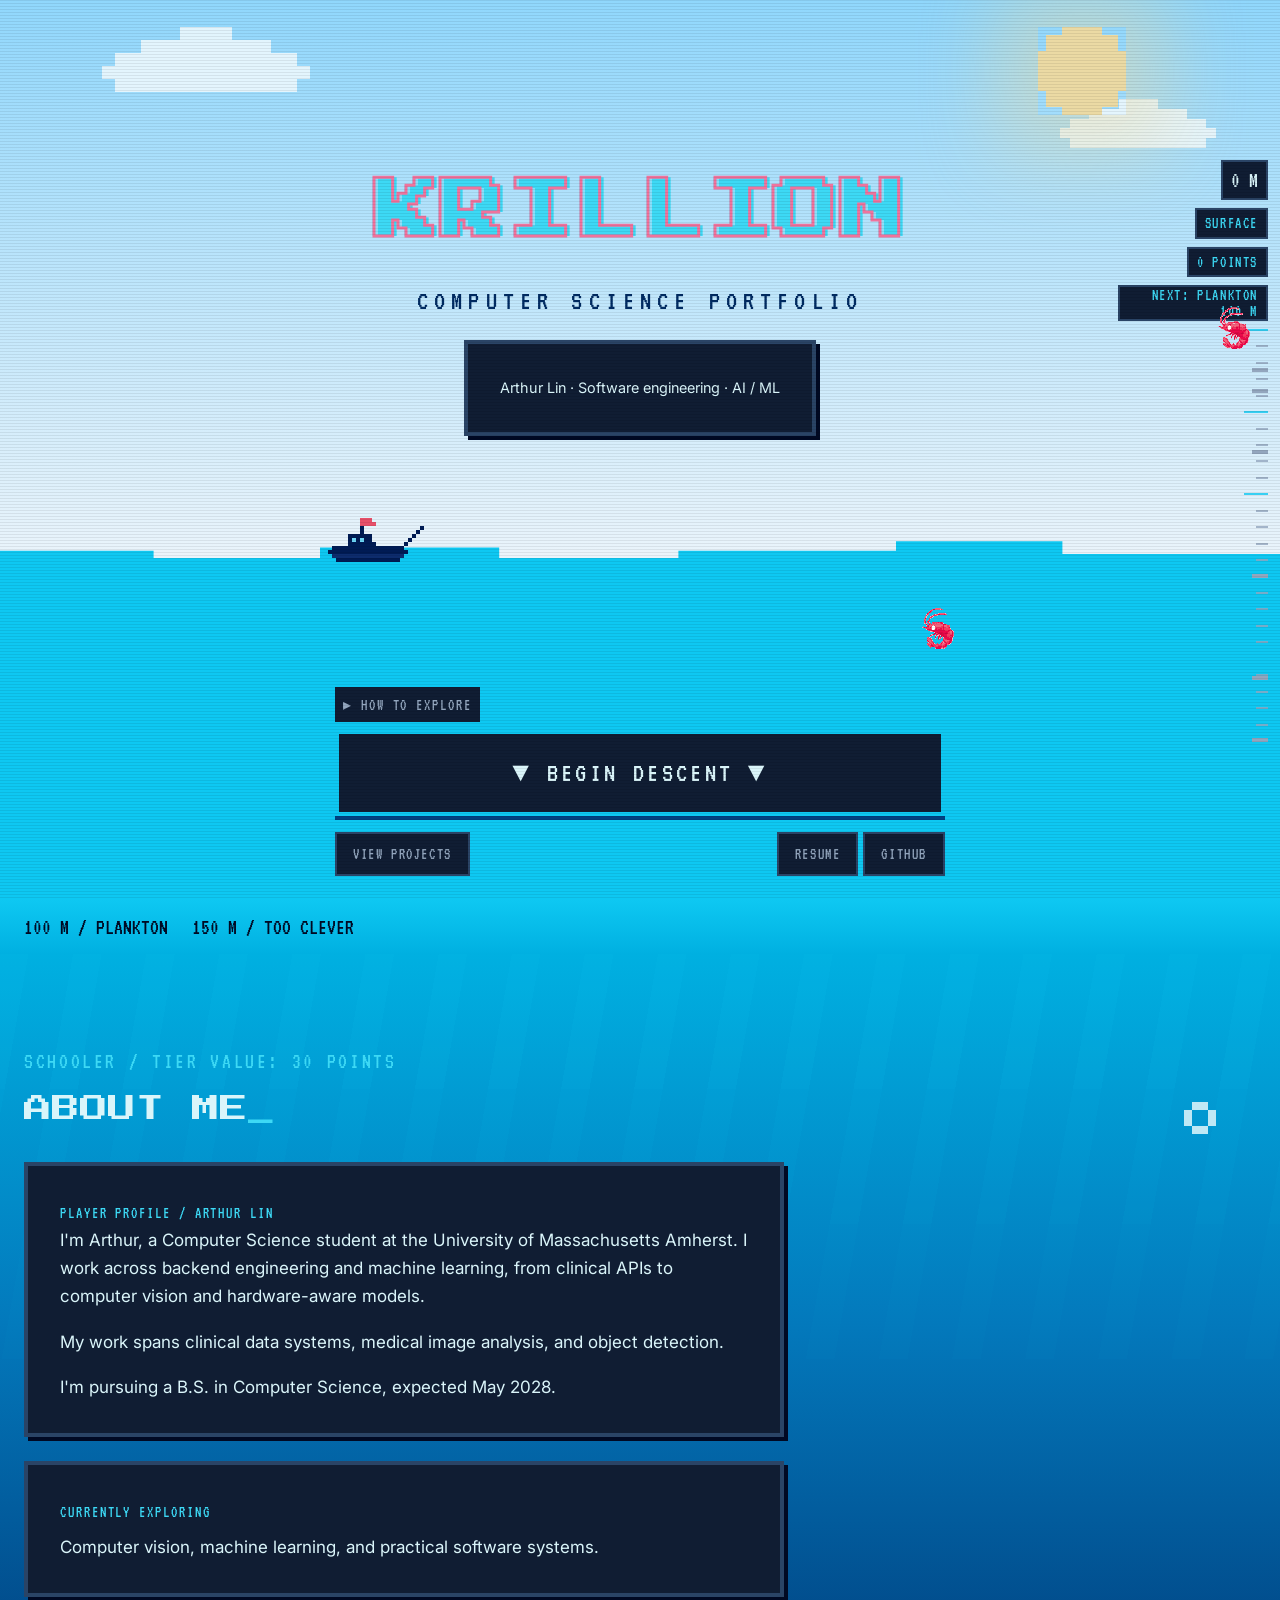
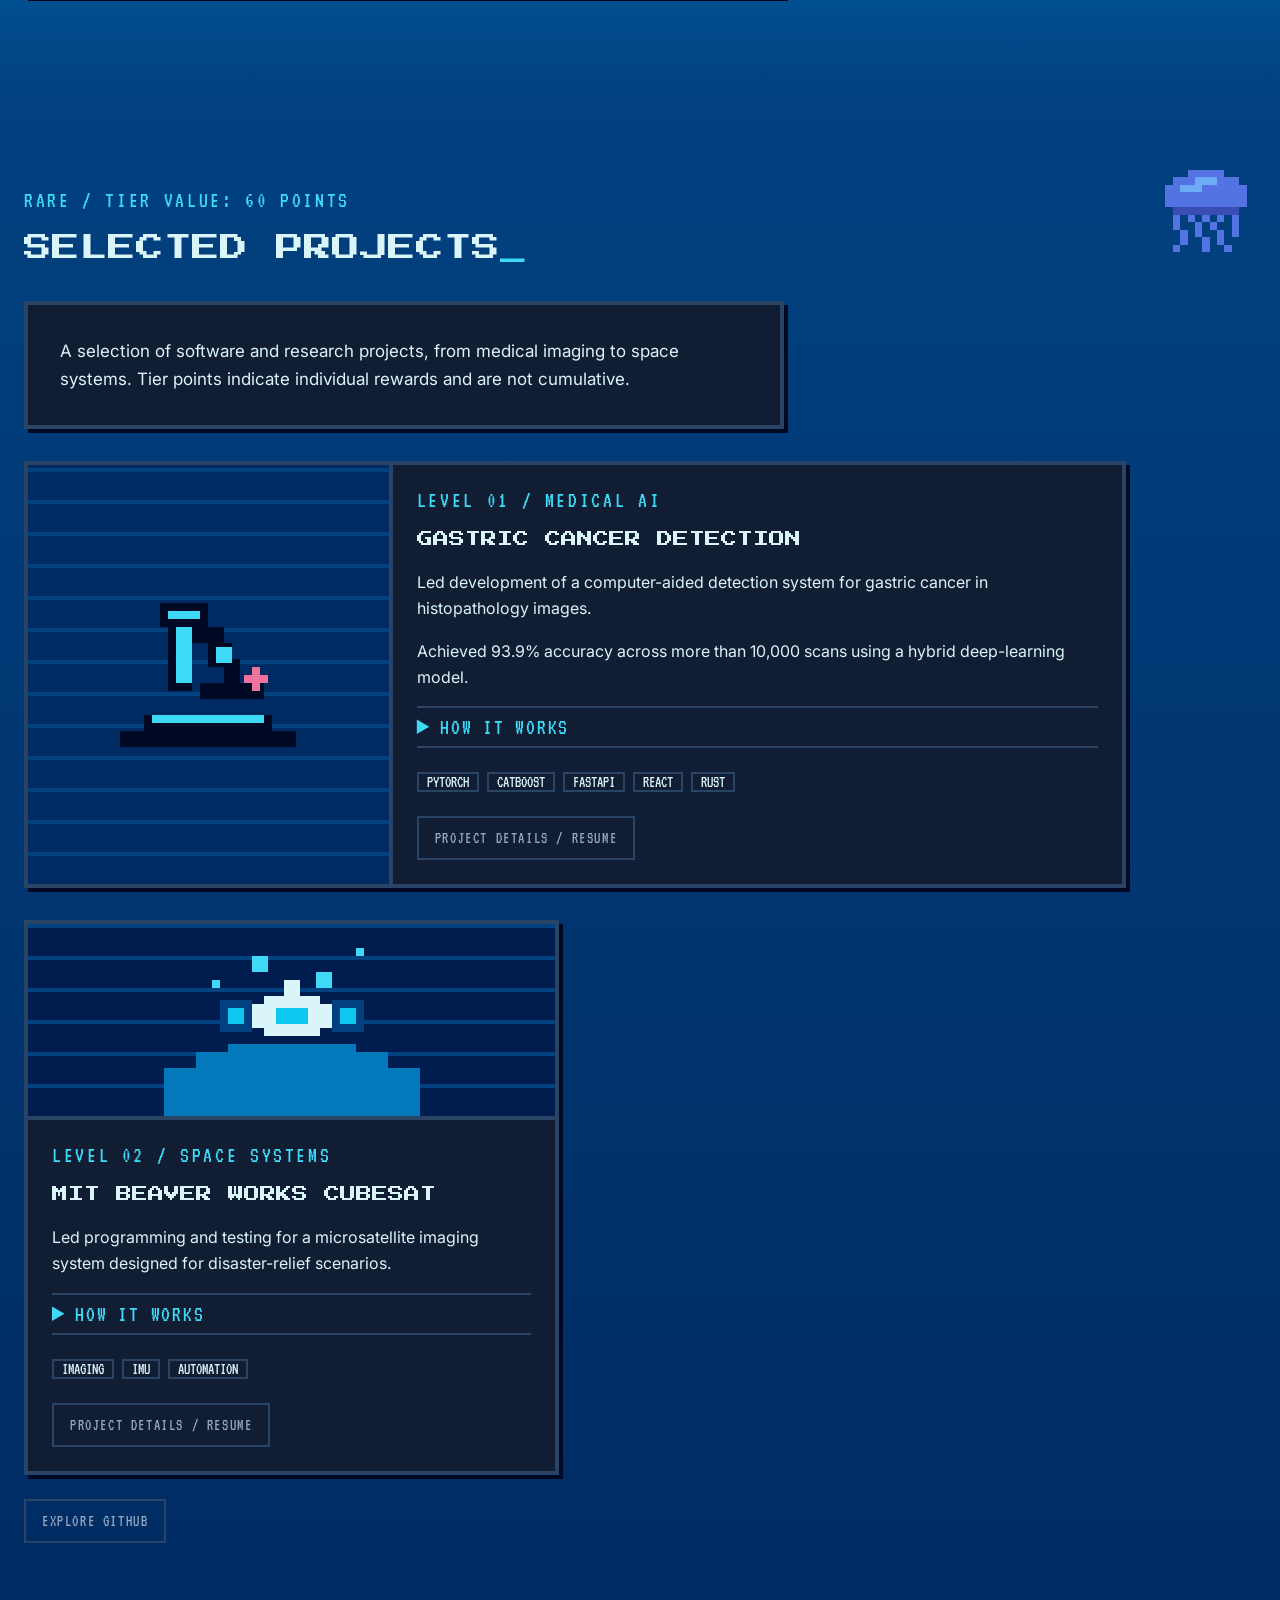
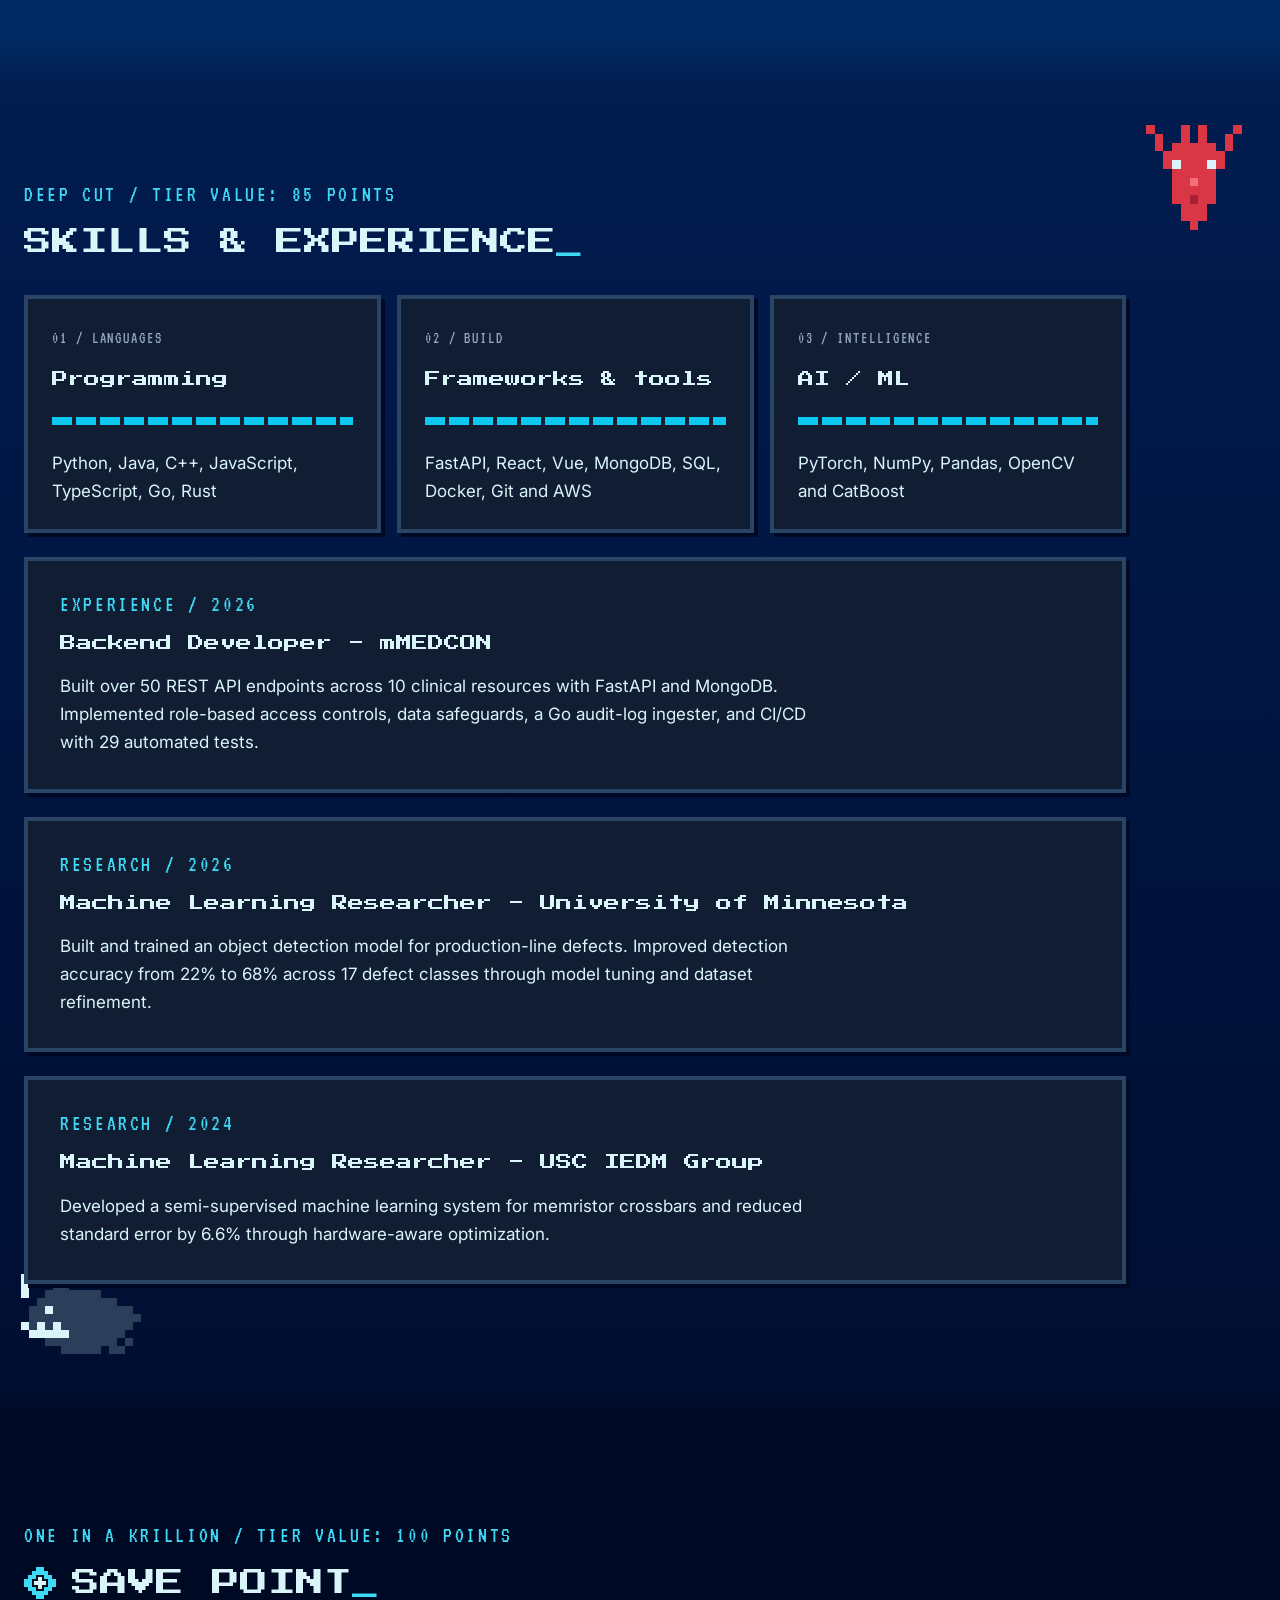
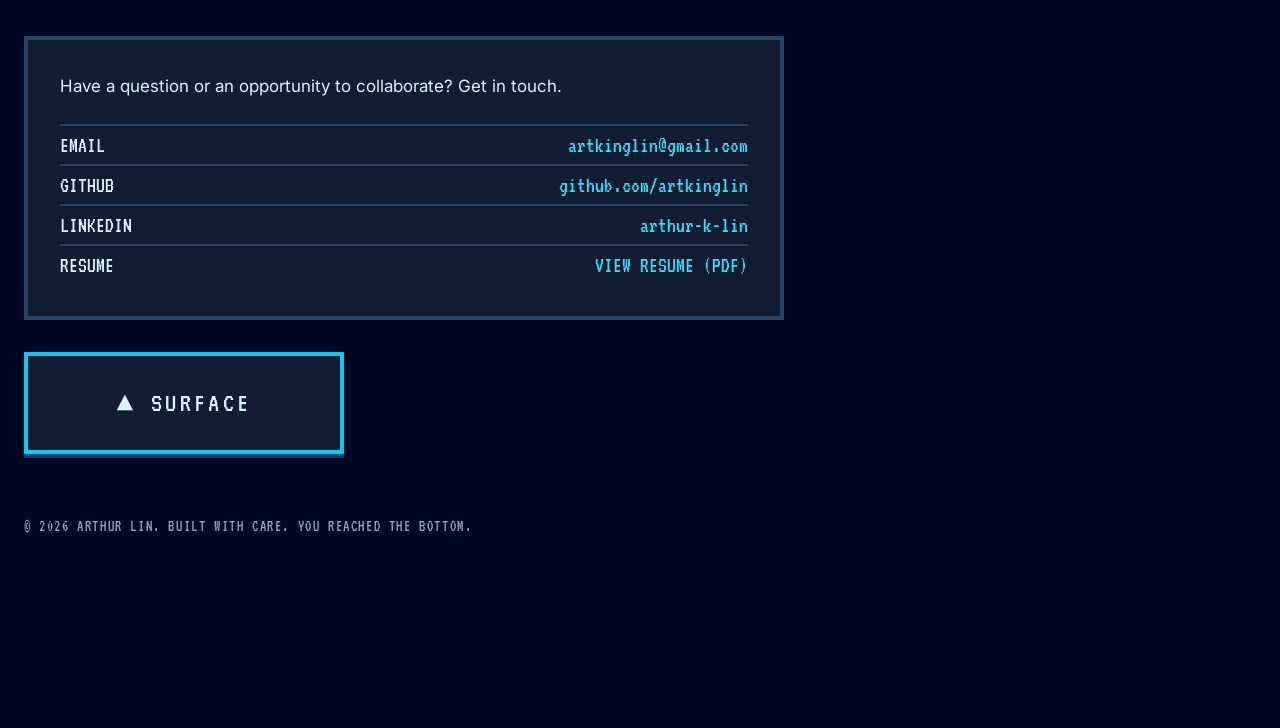
==== commit e8e7480b: "Add descent motion and save point details" ====
--- a/index.html
+++ b/index.html
@@ -7,7 +7,7 @@
   <title>Krillion | Computer Science Portfolio</title>
   <link rel="icon" href="assets/krillion-mark.svg" type="image/svg+xml">
   <link rel="stylesheet" href="tokens.css">
-  <link rel="stylesheet" href="styles.css?v=explore-1">
+  <link rel="stylesheet" href="styles.css?v=explore-2">
 </head>
 <body class="scanlines" data-zone="surface">
   <a class="skip-link" href="#projects">Skip to projects</a>
@@ -22,12 +22,12 @@
       </div>
     </nav>
   </header>
-  <div class="depth-meter" data-depth-meter role="meter" aria-label="Depth" aria-valuemin="0" aria-valuemax="1000" aria-valuenow="0">
-    <span class="depth-meter__readout" data-depth-readout>0 M</span>
+  <div class="depth-meter" data-depth-meter>
+    <span class="depth-meter__readout" data-depth-readout role="meter" aria-label="Depth" aria-valuemin="0" aria-valuemax="1000" aria-valuenow="0">0 M</span>
     <span class="depth-meter__zone" data-depth-zone>SURFACE</span>
     <span class="depth-meter__zone" data-depth-points>0 POINTS</span>
     <span class="depth-meter__zone depth-next" data-depth-next>NEXT: PLANKTON 100 M</span>
-    <div class="depth-meter__track"><img data-depth-marker class="depth-meter__marker" src="assets/krillion-mark.svg" alt=""></div>
+    <nav class="depth-meter__track" aria-label="Depth milestones"><img data-depth-marker class="depth-meter__marker" src="assets/krillion-mark.svg" alt=""></nav>
   </div>
   <div class="tier-notice label-mono" data-tier-notice aria-live="polite"></div>
   <div class="ocean-life" aria-hidden="true">
@@ -51,24 +51,24 @@
       <div class="hero-water" aria-hidden="true"><img class="boat bob" src="assets/boat.svg" alt=""><img class="hero-krill swim" src="assets/krillion-mark.svg" alt=""></div>
       <div class="hero-actions">
         <details class="explore"><summary>▸ HOW TO EXPLORE</summary><div class="pixel-box"><p>Scroll to dive. The deeper you go, the more you find.</p></div></details>
-        <a class="btn-primary" href="#about">▼ BEGIN DESCENT ▼</a>
+        <a class="btn-primary" href="#about" data-begin-descent>▼ BEGIN DESCENT ▼</a>
         <div class="hero-meta"><a class="btn-small" href="#projects">VIEW PROJECTS</a><div><a class="btn-small" href="Arthur_Lin_Resume-r.pdf" target="_blank" rel="noopener noreferrer">RESUME</a> <a class="btn-small" href="https://github.com/artkinglin" target="_blank" rel="noopener noreferrer">GITHUB</a></div></div>
       </div>
     </section>
     <div class="dither" style="--from:var(--water-1);--to:var(--water-1)" aria-hidden="true"></div>
-    <div class="milestone-strip" aria-hidden="true"><span>100 M / PLANKTON</span><span>150 M / TOO CLEVER</span></div>
+    <div class="milestone-strip" id="early-descent" aria-hidden="true"><span>100 M / PLANKTON</span><span>150 M / TOO CLEVER</span></div>
     <div class="dither" style="--from:var(--water-1);--to:var(--water-2)" aria-hidden="true"></div>
-    <section class="zone zone--shallows" id="about" data-depth="300" aria-labelledby="about-title"><div class="rays" aria-hidden="true"></div><img class="decor bubbles rise" src="assets/bubble.svg" alt="" aria-hidden="true"><div class="inner"><span class="eyebrow">SCHOOLER / TIER VALUE: 30 POINTS</span><h2 id="about-title">ABOUT ME<span class="accent">_</span></h2><div class="pixel-box prose"><span class="label-mono">PLAYER PROFILE / ARTHUR LIN</span><p>I'm Arthur, a Computer Science student at the University of Massachusetts Amherst. I work across backend engineering and machine learning, from clinical APIs to computer vision and hardware-aware models.</p><p>My work spans clinical data systems, medical image analysis, and object detection.</p><p>I'm pursuing a B.S. in Computer Science, expected May 2028.</p></div></div></section>
+    <section class="zone zone--shallows" id="about" data-depth="300" aria-labelledby="about-title"><div class="rays" aria-hidden="true"></div><img class="decor bubbles rise" src="assets/bubble.svg" alt="" aria-hidden="true"><div class="inner"><span class="eyebrow">SCHOOLER / TIER VALUE: 30 POINTS</span><h2 id="about-title">ABOUT ME<span class="accent">_</span></h2><div class="pixel-box prose"><span class="label-mono">PLAYER PROFILE / ARTHUR LIN</span><p>I'm Arthur, a Computer Science student at the University of Massachusetts Amherst. I work across backend engineering and machine learning, from clinical APIs to computer vision and hardware-aware models.</p><p>My work spans clinical data systems, medical image analysis, and object detection.</p><p>I'm pursuing a B.S. in Computer Science, expected May 2028.</p></div><!-- TODO(owner): Update this note when your current focus changes. --><aside class="pixel-box currently-exploring"><span class="label-mono">CURRENTLY EXPLORING</span><p>Computer vision, machine learning, and practical software systems.</p></aside></div></section>
     <div class="dither" style="--from:var(--water-2);--to:var(--water-3)" aria-hidden="true"></div>
-    <section class="zone zone--twilight" id="projects" data-depth="600" aria-labelledby="projects-title"><img class="decor jelly bob" src="assets/jellyfish.svg" alt="" aria-hidden="true"><div class="inner"><span class="eyebrow">RARE / TIER VALUE: 60 POINTS</span><h2 id="projects-title">SELECTED PROJECTS<span class="accent">_</span></h2><div class="pixel-box intro-panel"><p>A selection of software and research projects, from medical imaging to space systems. Tier points indicate individual rewards and are not cumulative.</p></div>
+    <section class="zone zone--twilight" id="projects" data-depth="600" aria-labelledby="projects-title"><img class="decor jelly bob" data-reveal src="assets/jellyfish.svg" alt="" aria-hidden="true"><div class="inner"><span class="eyebrow">RARE / TIER VALUE: 60 POINTS</span><h2 id="projects-title">SELECTED PROJECTS<span class="accent">_</span></h2><div class="pixel-box intro-panel"><p>A selection of software and research projects, from medical imaging to space systems. Tier points indicate individual rewards and are not cumulative.</p></div>
       <div class="projects-grid">
         <article class="pixel-box project featured-project"><div class="project-art" aria-hidden="true"><svg class="cover-art" viewBox="0 0 128 96" shape-rendering="crispEdges"><path fill="var(--water-7)" d="M20 76h88v8H20zM32 68h64v8H32zM44 20h12v36H44zM40 12h24v12H40zM52 24h20v8H52zM64 32h12v12H64zM72 40h8v12h-8zM60 52h32v8H60z"/><path fill="var(--cyan-text)" d="M44 16h16v4H44zM48 24h8v28h-8zM68 34h8v8h-8zM36 68h56v4H36z"/><path fill="var(--glitch-pink)" d="M82 48h12v4H82zM86 44h4v12h-4z"/></svg></div><div class="project-body"><span class="eyebrow">LEVEL 01 / MEDICAL AI</span><h3>GASTRIC CANCER DETECTION</h3><p>Led development of a computer-aided detection system for gastric cancer in histopathology images.</p><p>Achieved 93.9% accuracy across more than 10,000 scans using a hybrid deep-learning model.</p><details class="project-details"><summary>HOW IT WORKS</summary><p>Combined EfficientNetV2-B0 and CatBoost; validated interpretability with Grad-CAM and t-SNE. Built a FastAPI service and React/TypeScript interface, and reimplemented inference in Rust.</p></details><div class="tags"><span>PYTORCH</span><span>CATBOOST</span><span>FASTAPI</span><span>REACT</span><span>RUST</span></div><div class="project-links"><a class="btn-small" href="Arthur_Lin_Resume-r.pdf" target="_blank" rel="noopener noreferrer">PROJECT DETAILS / RESUME</a></div></div></article>
         <article class="pixel-box project"><div class="project-art art-two" aria-hidden="true"><svg class="cover-art" viewBox="0 0 128 96" shape-rendering="crispEdges"><path fill="var(--water-2)" d="M0 72h128v24H0zM16 64h96v8H16zM32 60h64v4H32z"/><path fill="var(--cyan-text)" d="M44 16h8v8h-8zM76 24h8v8h-8zM96 12h4v4h-4zM24 28h4v4h-4z"/><path fill="var(--foam)" d="M50 36h28v20H50zM44 40h6v12h-6zM78 40h6v12h-6zM60 28h8v8h-8z"/><path fill="var(--water-3)" d="M28 38h16v16H28zM84 38h16v16H84z"/><path fill="var(--surf)" d="M32 42h8v8h-8zM88 42h8v8h-8zM56 42h16v8H56z"/></svg></div><div class="project-body"><span class="eyebrow">LEVEL 02 / SPACE SYSTEMS</span><h3>MIT BEAVER WORKS CUBESAT</h3><p>Led programming and testing for a microsatellite imaging system designed for disaster-relief scenarios.</p><details class="project-details"><summary>HOW IT WORKS</summary><p>Developed an algorithm using IMU acceleration data to trigger onboard image capture and automated image transmission to a GitHub repository for mission logging.</p></details><div class="tags"><span>IMAGING</span><span>IMU</span><span>AUTOMATION</span></div><div class="project-links"><a class="btn-small" href="Arthur_Lin_Resume-r.pdf" target="_blank" rel="noopener noreferrer">PROJECT DETAILS / RESUME</a></div></div></article>
       </div><div class="project-more"><a class="btn-small" href="https://github.com/artkinglin" target="_blank" rel="noopener noreferrer">EXPLORE GITHUB</a></div></div></section>
     <div class="transition-band" aria-hidden="true"><div class="dither" style="--from:var(--water-3);--to:var(--water-4)"></div><div class="dither" style="--from:var(--water-4);--to:var(--water-5)"></div></div>
-    <section class="zone zone--midnight" id="skills" data-depth="850" aria-labelledby="skills-title"><img class="decor squid bob" src="assets/squid.svg" alt="" aria-hidden="true"><img class="decor angler swim" src="assets/anglerfish.svg" alt="" aria-hidden="true"><div class="inner"><span class="eyebrow">DEEP CUT / TIER VALUE: 85 POINTS</span><h2 id="skills-title">SKILLS &amp; EXPERIENCE<span class="accent">_</span></h2><div class="skill-grid"><div class="pixel-box skill-card"><span class="label-mono">01 / LANGUAGES</span><h3>Programming</h3><div class="segments" aria-hidden="true"></div><p>Python, Java, C++, JavaScript, TypeScript, Go, Rust</p></div><div class="pixel-box skill-card"><span class="label-mono">02 / BUILD</span><h3>Frameworks &amp; tools</h3><div class="segments" aria-hidden="true"></div><p>FastAPI, React, Vue, MongoDB, SQL, Docker, Git and AWS</p></div><div class="pixel-box skill-card"><span class="label-mono">03 / INTELLIGENCE</span><h3>AI / ML</h3><div class="segments" aria-hidden="true"></div><p>PyTorch, NumPy, Pandas, OpenCV and CatBoost</p></div></div><div class="pixel-box experience"><span class="eyebrow">EXPERIENCE / 2026</span><h3>Backend Developer - mMEDCON</h3><p>Built over 50 REST API endpoints across 10 clinical resources with FastAPI and MongoDB. Implemented role-based access controls, data safeguards, a Go audit-log ingester, and CI/CD with 29 automated tests.</p></div><div class="pixel-box experience"><span class="eyebrow">RESEARCH / 2026</span><h3>Machine Learning Researcher - University of Minnesota</h3><p>Built and trained an object detection model for production-line defects. Improved detection accuracy from 22% to 68% across 17 defect classes through model tuning and dataset refinement.</p></div><div class="pixel-box experience"><span class="eyebrow">RESEARCH / 2024</span><h3>Machine Learning Researcher - USC IEDM Group</h3><p>Developed a semi-supervised machine learning system for memristor crossbars and reduced standard error by 6.6% through hardware-aware optimization.</p></div></div></section>
+    <section class="zone zone--midnight" id="skills" data-depth="850" aria-labelledby="skills-title"><img class="decor squid bob" src="assets/squid.svg" alt="" aria-hidden="true"><img class="decor angler swim" data-reveal src="assets/anglerfish.svg" alt="" aria-hidden="true"><div class="inner"><span class="eyebrow">DEEP CUT / TIER VALUE: 85 POINTS</span><h2 id="skills-title">SKILLS &amp; EXPERIENCE<span class="accent">_</span></h2><div class="skill-grid"><div class="pixel-box skill-card"><span class="label-mono">01 / LANGUAGES</span><h3>Programming</h3><div class="segments" aria-hidden="true"></div><p>Python, Java, C++, JavaScript, TypeScript, Go, Rust</p></div><div class="pixel-box skill-card"><span class="label-mono">02 / BUILD</span><h3>Frameworks &amp; tools</h3><div class="segments" aria-hidden="true"></div><p>FastAPI, React, Vue, MongoDB, SQL, Docker, Git and AWS</p></div><div class="pixel-box skill-card"><span class="label-mono">03 / INTELLIGENCE</span><h3>AI / ML</h3><div class="segments" aria-hidden="true"></div><p>PyTorch, NumPy, Pandas, OpenCV and CatBoost</p></div></div><div class="pixel-box experience"><span class="eyebrow">EXPERIENCE / 2026</span><h3>Backend Developer - mMEDCON</h3><p>Built over 50 REST API endpoints across 10 clinical resources with FastAPI and MongoDB. Implemented role-based access controls, data safeguards, a Go audit-log ingester, and CI/CD with 29 automated tests.</p></div><div class="pixel-box experience"><span class="eyebrow">RESEARCH / 2026</span><h3>Machine Learning Researcher - University of Minnesota</h3><p>Built and trained an object detection model for production-line defects. Improved detection accuracy from 22% to 68% across 17 defect classes through model tuning and dataset refinement.</p></div><div class="pixel-box experience"><span class="eyebrow">RESEARCH / 2024</span><h3>Machine Learning Researcher - USC IEDM Group</h3><p>Developed a semi-supervised machine learning system for memristor crossbars and reduced standard error by 6.6% through hardware-aware optimization.</p></div></div></section>
     <div class="transition-band deep" aria-hidden="true"><div class="dither" style="--from:var(--water-5);--to:var(--water-6)"></div><div class="dither" style="--from:var(--water-6);--to:var(--water-7)"></div></div>
-    <section class="zone zone--seabed" id="contact" data-depth="1000" aria-labelledby="contact-title"><div class="inner"><span class="eyebrow">ONE IN A KRILLION / TIER VALUE: 100 POINTS</span><h2 id="contact-title">SAVE POINT<span class="accent">_</span></h2><div class="pixel-box contact-panel"><p>Have a question or an opportunity to collaborate? Get in touch.</p><ul class="contact-list"><li>EMAIL <a href="mailto:artkinglin@gmail.com">artkinglin@gmail.com</a></li><li>GITHUB <a href="https://github.com/artkinglin" target="_blank" rel="noopener noreferrer">github.com/artkinglin</a></li><li>LINKEDIN <a href="https://www.linkedin.com/in/arthur-k-lin/" target="_blank" rel="noopener noreferrer">arthur-k-lin</a></li><li>RESUME <a href="Arthur_Lin_Resume-r.pdf" target="_blank" rel="noopener noreferrer">VIEW RESUME (PDF)</a></li></ul></div><a class="btn-primary surface-button" href="#surface">▲ SURFACE</a><footer><span>© 2026 ARTHUR LIN. BUILT WITH CARE. YOU REACHED THE BOTTOM.</span></footer></div></section>
+    <section class="zone zone--seabed" id="contact" data-depth="1000" aria-labelledby="contact-title"><div class="inner"><span class="eyebrow">ONE IN A KRILLION / TIER VALUE: 100 POINTS</span><div class="save-heading" data-reveal><svg class="save-icon" viewBox="0 0 32 32" aria-hidden="true" shape-rendering="crispEdges"><path fill="var(--cyan-text)" d="M12 0h8v4h4v4h4v4h4v8h-4v4h-4v4h-4v4h-8v-4H8v-4H4v-4H0v-8h4V8h4V4h4z"/><path fill="var(--panel-deep)" d="M12 8h8v4h4v8h-4v4h-8v-4H8v-8h4z"/><path fill="var(--foam)" d="M14 10h4v12h-4zM10 14h12v4H10z"/></svg><h2 id="contact-title">SAVE POINT<span class="accent">_</span></h2></div><div class="pixel-box contact-panel"><p>Have a question or an opportunity to collaborate? Get in touch.</p><ul class="contact-list"><li>EMAIL <a href="mailto:artkinglin@gmail.com">artkinglin@gmail.com</a></li><li>GITHUB <a href="https://github.com/artkinglin" target="_blank" rel="noopener noreferrer">github.com/artkinglin</a></li><li>LINKEDIN <a href="https://www.linkedin.com/in/arthur-k-lin/" target="_blank" rel="noopener noreferrer">arthur-k-lin</a></li><li>RESUME <a href="Arthur_Lin_Resume-r.pdf" target="_blank" rel="noopener noreferrer">VIEW RESUME (PDF)</a></li></ul></div><a class="btn-primary surface-button" href="#surface">▲ SURFACE</a><footer><span>© 2026 ARTHUR LIN. BUILT WITH CARE. YOU REACHED THE BOTTOM.</span></footer></div></section>
   </main>
   <script src="script.js"></script>
   <script src="depth.js"></script>
--- a/styles.css
+++ b/styles.css
@@ -120,3 +120,24 @@
 .project-details { border-top: 2px solid var(--border-dim); border-bottom: 2px solid var(--border-dim); margin: var(--space-2) 0; }
 .project-details summary { cursor: pointer; padding: var(--space-1) 0; color: var(--cyan-text); font: var(--text-ui) var(--font-ui); letter-spacing: .08em; }
 .project-details p { margin: var(--space-1) 0 var(--space-2); }
+/* Milestone links remain separate from the current depth meter. */
+.depth-milestone { display: block; width: var(--space-4); height: 24px; background: transparent; transform: translateY(-50%); }
+.depth-milestone::after { content: ""; position: absolute; right: 0; top: 50%; width: var(--space-2); height: var(--px); background: var(--brine); transform: translateY(-50%); }
+.depth-milestone.is-active { width: var(--space-4); height: 24px; background: transparent; box-shadow: none; }
+.depth-milestone.is-active::after { width: var(--space-3); height: var(--space-1); background: var(--cyan-text); box-shadow: var(--shadow-hard); }
+.depth-milestone span { position: absolute; right: 100%; top: 50%; transform: translateY(-50%); display: none; white-space: nowrap; padding: var(--space-1); background: var(--panel); color: var(--foam); font: var(--text-xs) var(--font-ui); }
+.depth-milestone:hover span, .depth-milestone:focus-visible span { display: block; }
+.depth-meter__marker { pointer-events: none; }
+.currently-exploring { max-width: 760px; margin-top: var(--space-3); }
+.currently-exploring .label-mono { color: var(--cyan-text); }
+.currently-exploring p { margin: var(--space-1) 0 0; }
+.boat.departing { animation: boat-departure 1.5s steps(8) forwards; }
+@keyframes boat-departure { to { transform: translateY(calc(-1 * var(--space-8))); opacity: 0; } }
+.fish-school { transform: translateY(var(--parallax-fish, 0px)); }
+.rays { transform: translateY(var(--parallax-rays, 0px)); }
+.awaiting-reveal { opacity: 0; }
+.awaiting-reveal.is-revealed { opacity: 1; transition: opacity .6s steps(4); }
+.save-heading { display: flex; align-items: center; gap: var(--space-2); margin-bottom: var(--space-4); }
+.save-heading h2 { margin: 0; }
+.save-icon { width: var(--space-4); height: var(--space-4); flex: none; }
+@media (prefers-reduced-motion: reduce) { .fish-school, .rays { transform: none; } .awaiting-reveal { opacity: 1; } }
